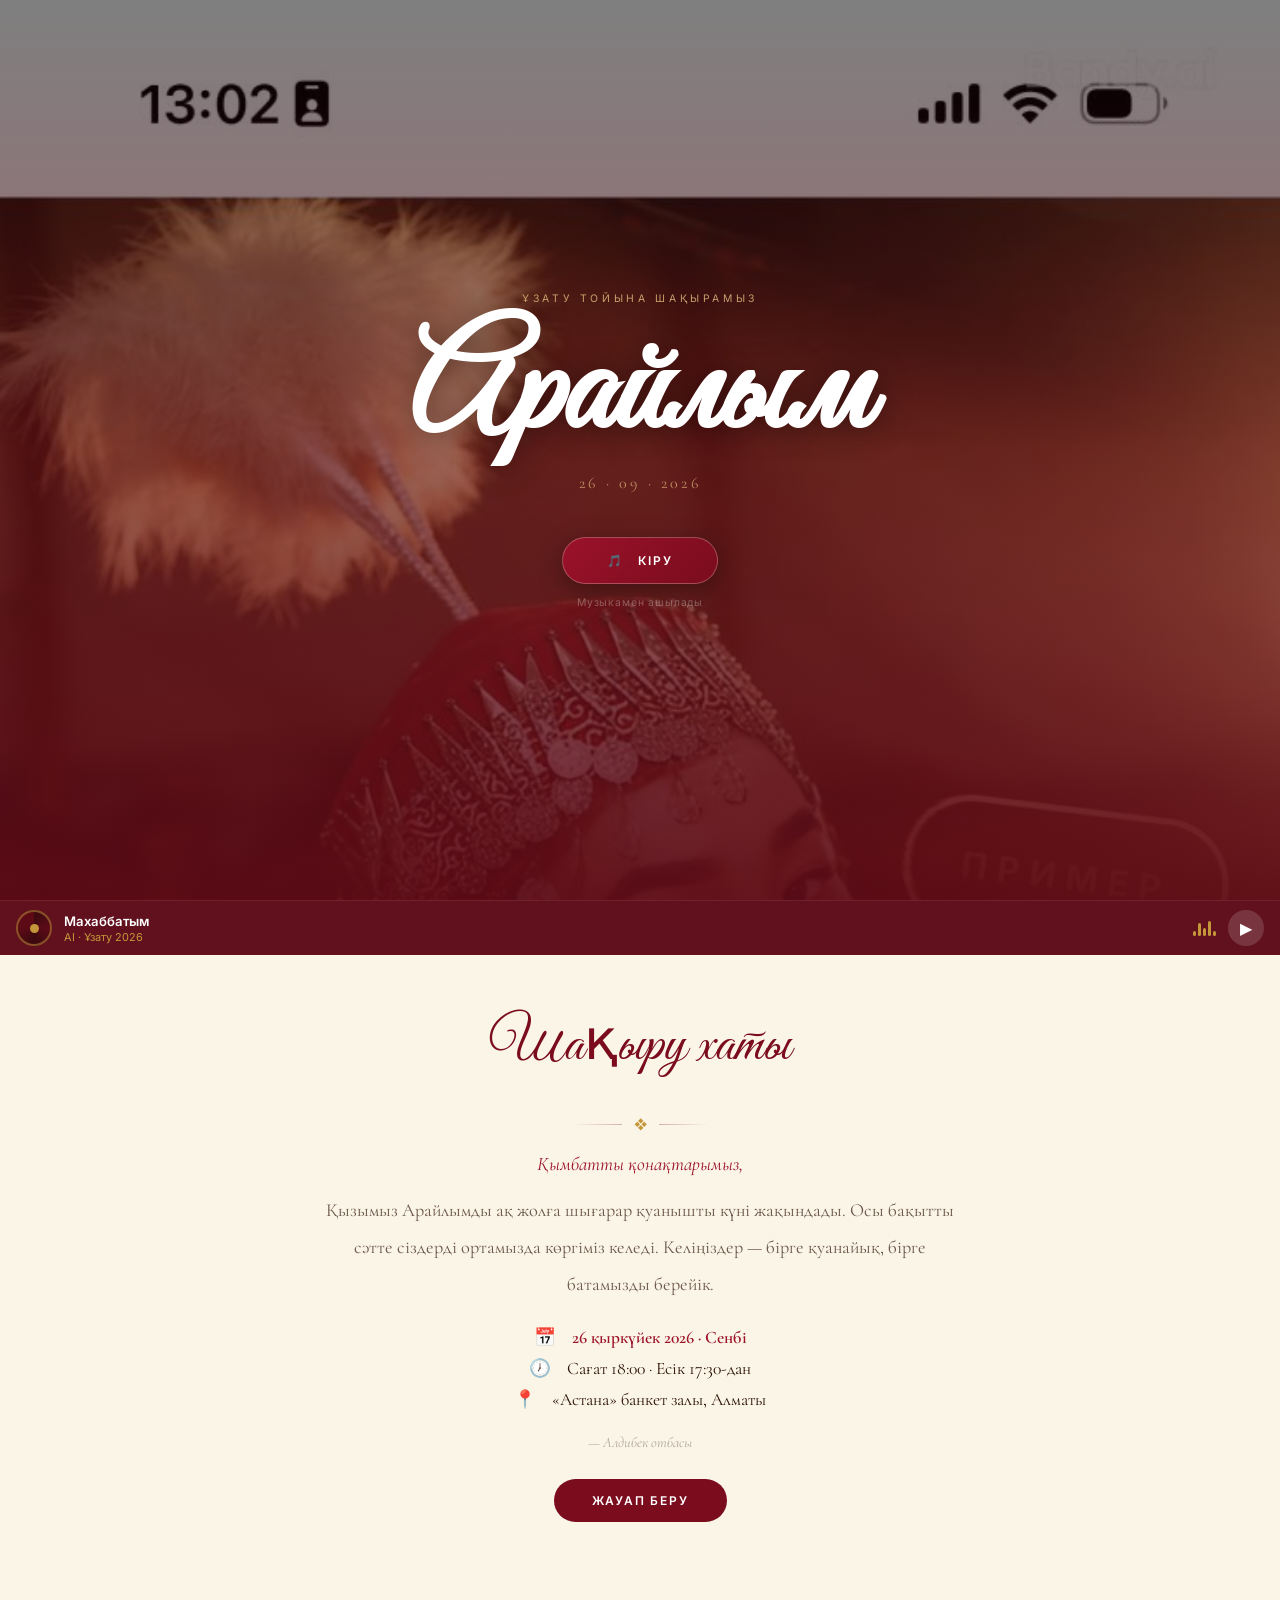
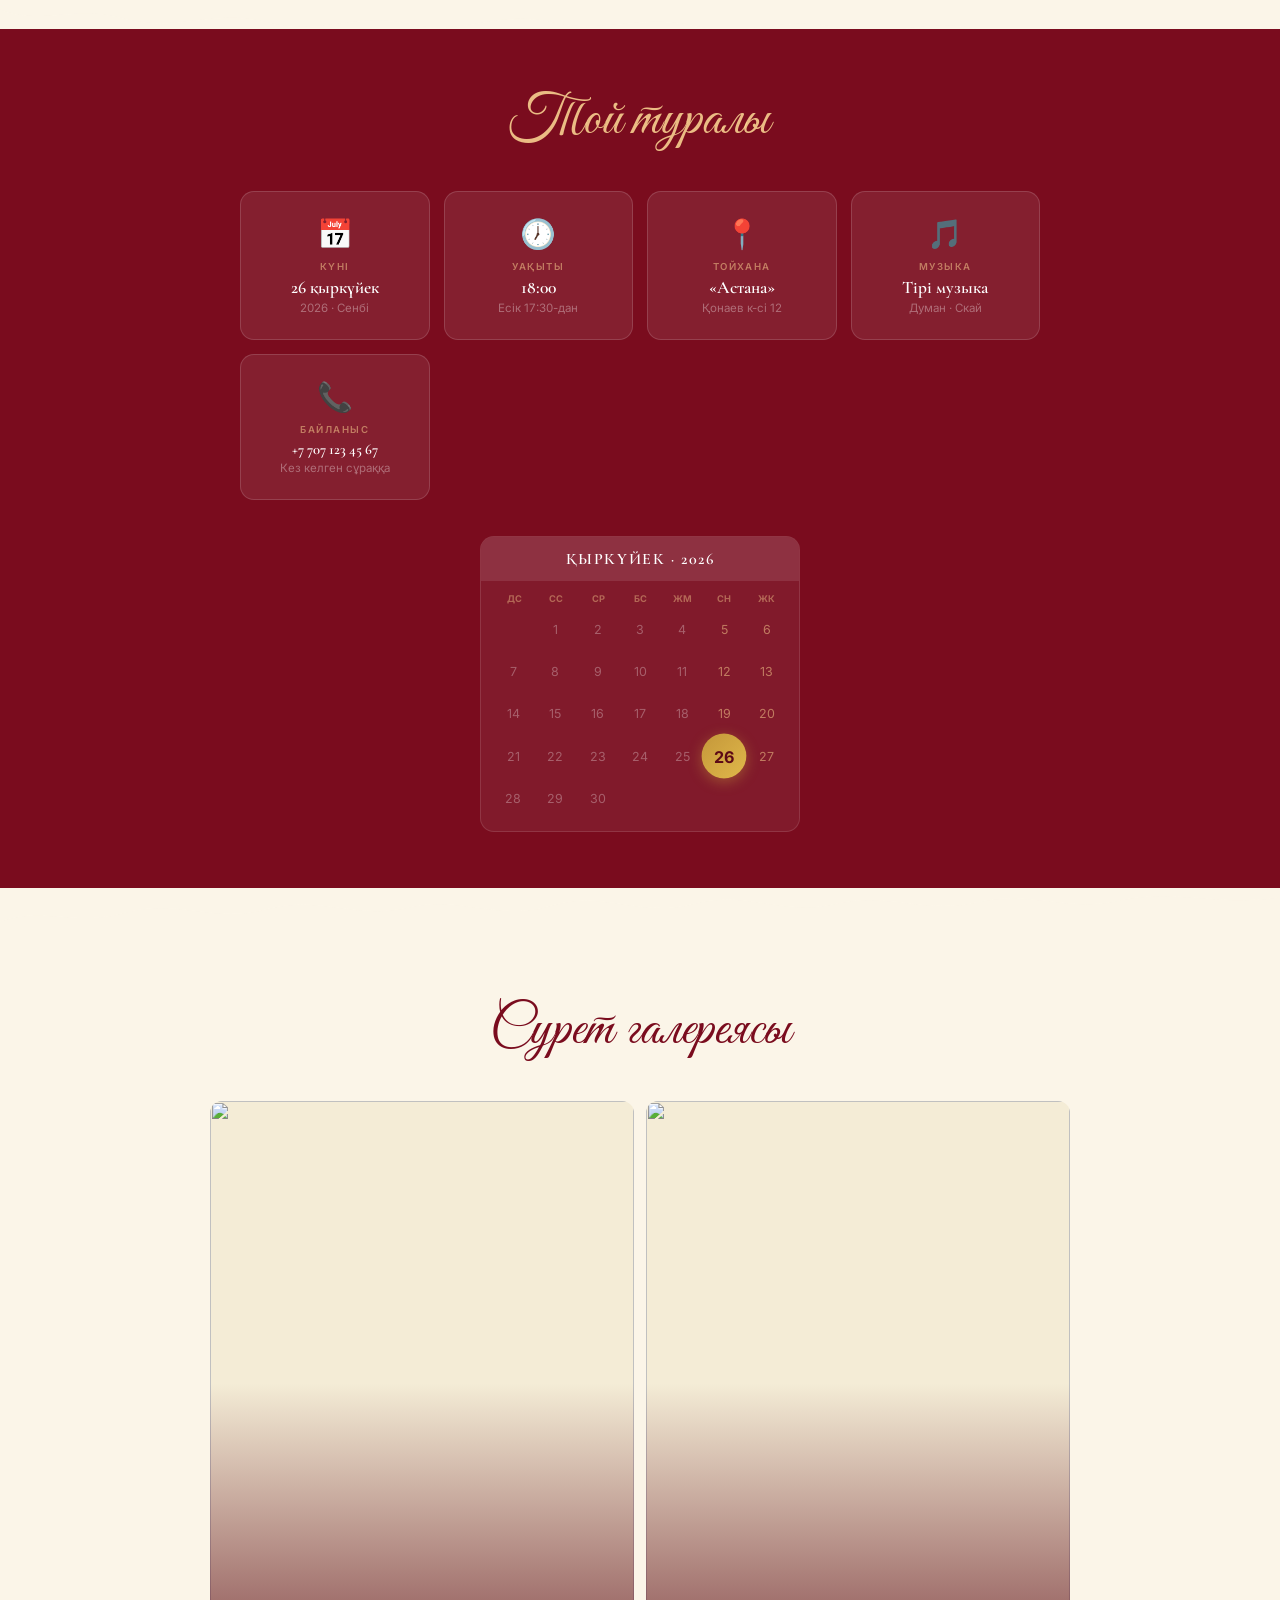
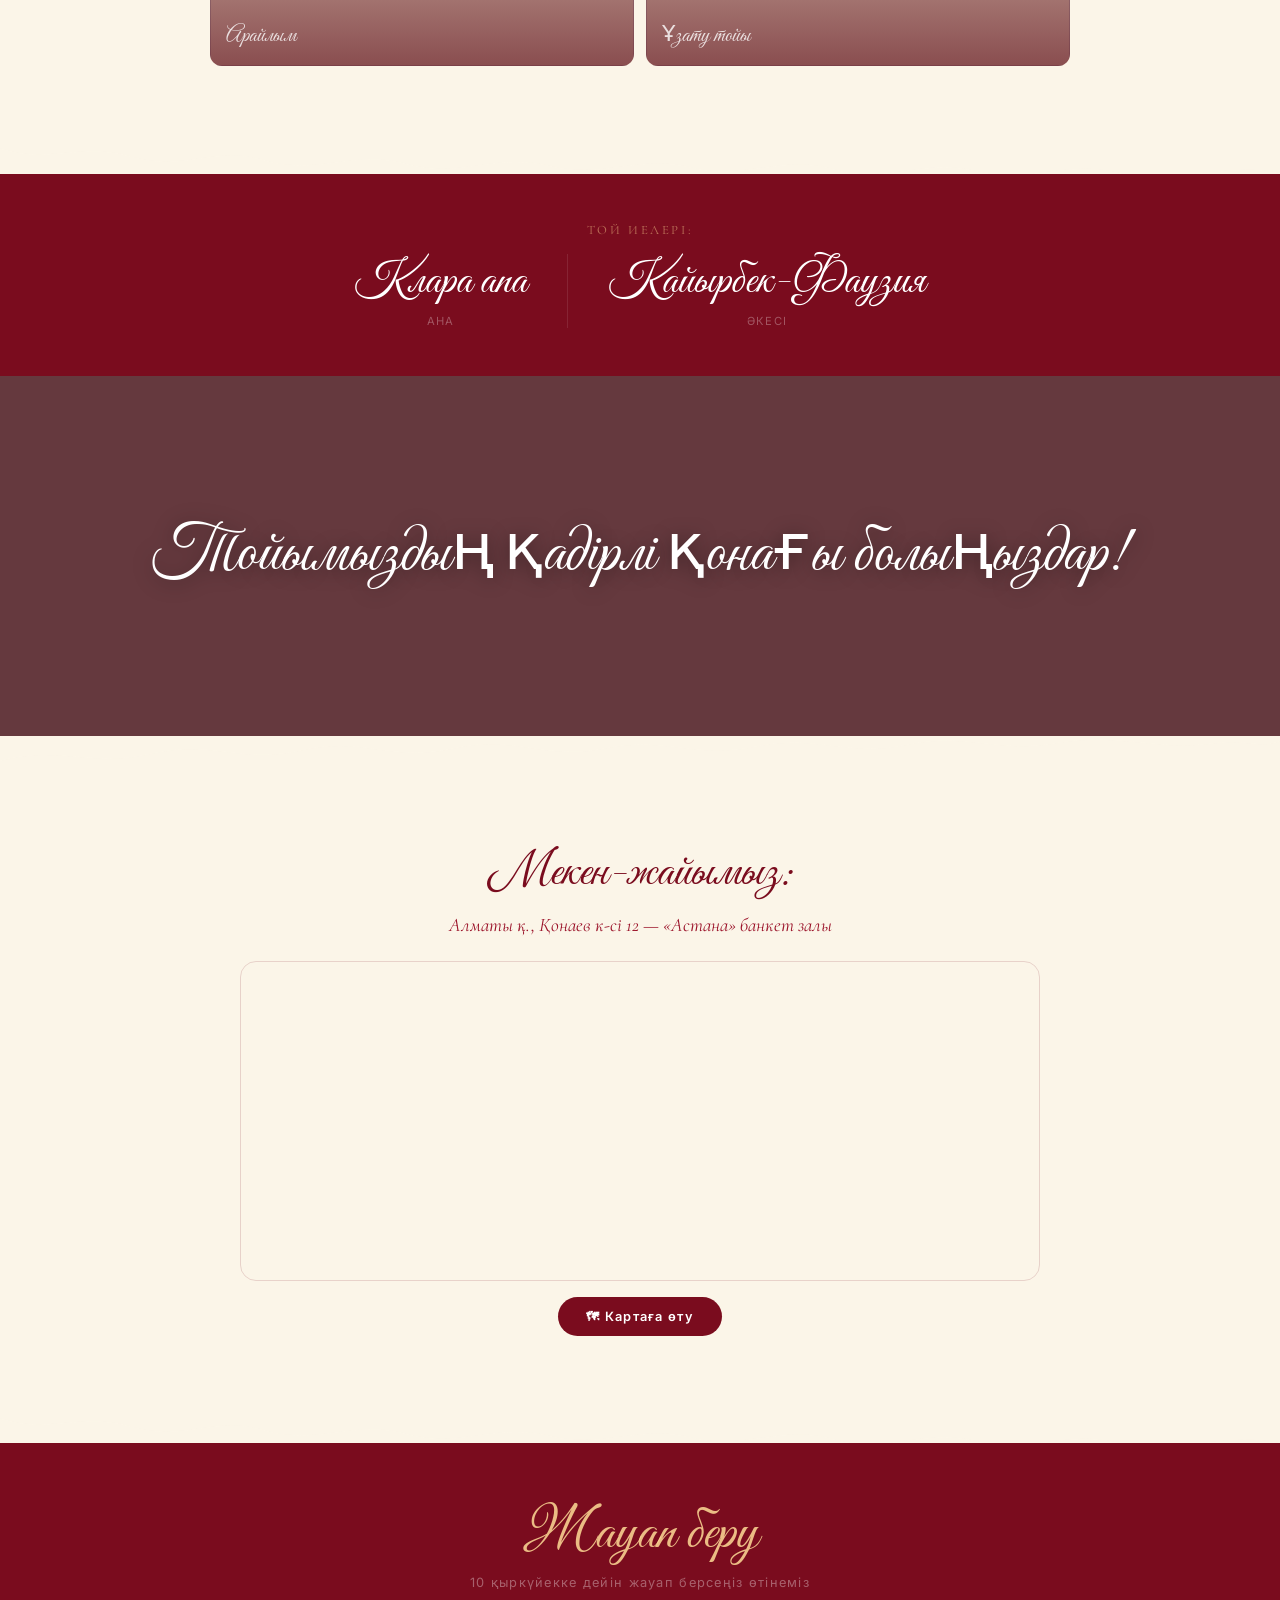
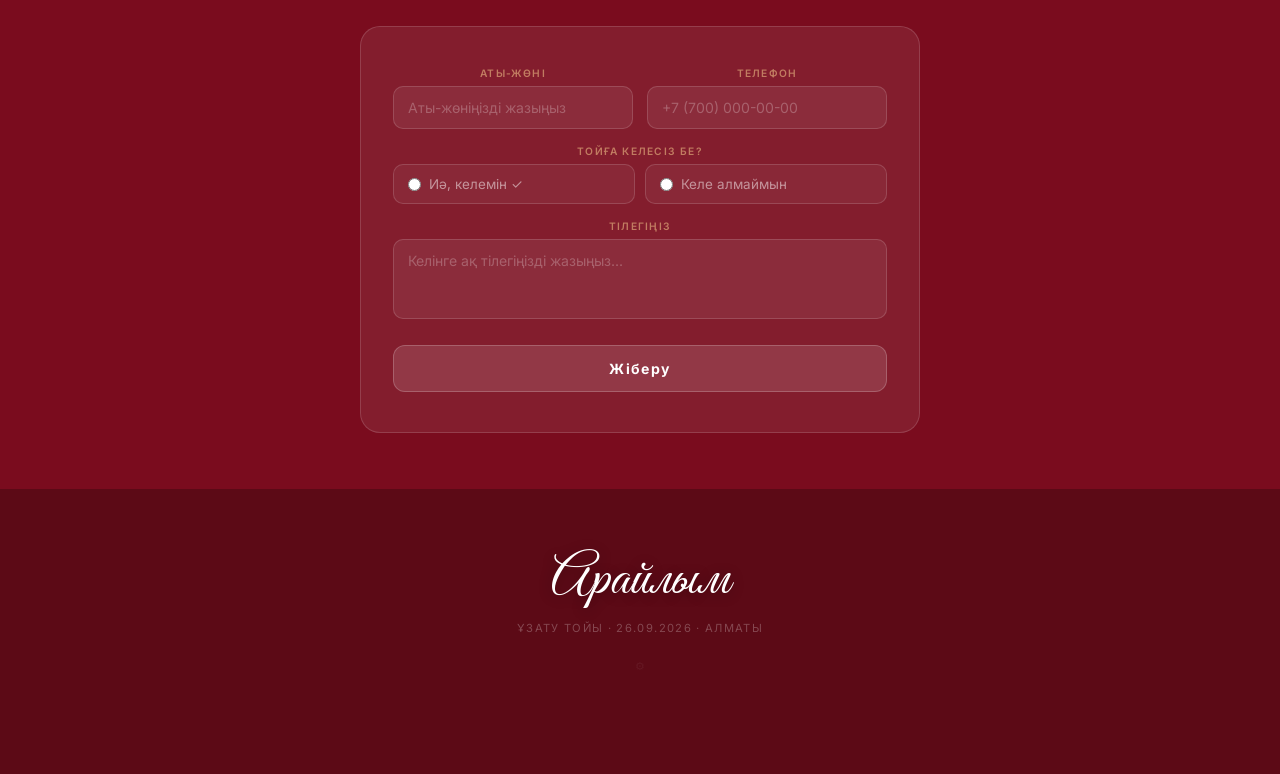
==== index.html @ 1b8efbe4 "Fix hero photo: use photo.jpg instead of wrong Unsplash" ====
<!DOCTYPE html>
<html lang="kz">
<head>
  <meta charset="UTF-8"/>
  <meta name="viewport" content="width=device-width, initial-scale=1.0"/>
  <title>Ұзату — Арайлым · 26.09.2026</title>
  <link href="https://fonts.googleapis.com/css2?family=Great+Vibes&family=Cormorant+Garamond:ital,wght@0,300;0,400;0,600;1,300;1,400;1,600&family=Inter:wght@300;400;500;600&display=swap" rel="stylesheet"/>
  <style>
    *,*::before,*::after{box-sizing:border-box;margin:0;padding:0}
    :root{
      --red:#7A0C1E; --red2:#9B1229; --red3:#5C0A16;
      --cream:#FBF5E8; --cream2:#F4ECD6;
      --gold:#C4973A; --gold2:#E0B84A;
      --text:#2D1508;
    }
    html{scroll-behavior:smooth}
    body{font-family:'Inter',sans-serif;background:var(--cream);color:var(--text);overflow-x:hidden}

    /* ══ SPLASH ══ */
    #splash{
      position:fixed;inset:0;z-index:9999;
      display:flex;flex-direction:column;align-items:center;justify-content:center;
      text-align:center;cursor:pointer;
      transition:opacity 1s ease;
      overflow:hidden;
    }
    #splash.hide{opacity:0;pointer-events:none}
    .splash-bg{
      position:absolute;inset:0;
      background:url('photo.jpg') center top/cover no-repeat;
    }
    .splash-bg::after{
      content:'';position:absolute;inset:0;
      background:linear-gradient(to top, rgba(92,10,22,.92) 0%, rgba(92,10,22,.6) 50%, rgba(0,0,0,.5) 100%);
    }
    .splash-content{position:relative;z-index:1;padding:40px 32px}
    .splash-eyebrow{font-size:.65rem;letter-spacing:.35em;text-transform:uppercase;color:rgba(255,220,150,.7);margin-bottom:18px}
    .splash-name{
      font-family:'Great Vibes',cursive;
      font-size:clamp(5rem,22vw,9rem);
      color:#fff;line-height:1;margin-bottom:6px;
      text-shadow:0 2px 30px rgba(0,0,0,.4);
    }
    .splash-date{font-family:'Cormorant Garamond',serif;font-size:1rem;color:rgba(255,220,150,.6);letter-spacing:.2em;margin-bottom:44px}
    .splash-btn{
      background:linear-gradient(135deg,var(--red2),var(--red));
      color:#fff;border:1px solid rgba(255,255,255,.25);
      font-family:'Inter',sans-serif;font-size:.75rem;font-weight:600;letter-spacing:.15em;text-transform:uppercase;
      padding:15px 44px;border-radius:50px;cursor:pointer;
      box-shadow:0 6px 24px rgba(0,0,0,.35);
      transition:transform .2s,box-shadow .2s;
    }
    .splash-btn:hover{transform:translateY(-2px);box-shadow:0 10px 32px rgba(0,0,0,.4)}
    .splash-note{font-size:.65rem;color:rgba(255,255,255,.3);margin-top:12px;letter-spacing:.08em}

    /* ══ MUSIC BAR ══ */
    #music-bar{
      position:fixed;bottom:0;left:0;right:0;z-index:1000;
      background:rgba(92,10,22,.97);
      border-top:1px solid rgba(255,255,255,.08);
      display:flex;align-items:center;gap:12px;padding:9px 16px;
      transform:translateY(100%);transition:transform .5s ease;
    }
    #music-bar.show{transform:translateY(0)}
    .mb-vinyl{
      width:36px;height:36px;border-radius:50%;flex-shrink:0;
      background:conic-gradient(#3a0a0f 0deg,#5c0a16 90deg,#3a0a0f 180deg,#5c0a16 270deg);
      border:2px solid rgba(196,151,58,.5);
      display:flex;align-items:center;justify-content:center;
      animation:spin 4s linear infinite paused;position:relative;
    }
    .mb-vinyl::after{content:'';position:absolute;width:9px;height:9px;border-radius:50%;background:var(--gold)}
    .mb-vinyl.spin{animation-play-state:running}
    @keyframes spin{to{transform:rotate(360deg)}}
    .mb-info{flex:1;min-width:0}
    .mb-title{color:#fff;font-size:.82rem;font-weight:600}
    .mb-artist{color:var(--gold);font-size:.68rem;margin-top:1px}
    .mb-bars{display:flex;align-items:flex-end;gap:2px;height:16px;flex-shrink:0}
    .mb-bars span{display:block;width:3px;border-radius:2px;background:var(--gold);animation:bar 1s ease-in-out infinite alternate paused}
    .mb-bars.go span{animation-play-state:running}
    .mb-bars span:nth-child(1){height:5px;animation-delay:0s}
    .mb-bars span:nth-child(2){height:13px;animation-delay:.15s}
    .mb-bars span:nth-child(3){height:8px;animation-delay:.3s}
    .mb-bars span:nth-child(4){height:15px;animation-delay:.1s}
    .mb-bars span:nth-child(5){height:5px;animation-delay:.25s}
    @keyframes bar{from{opacity:.3;transform:scaleY(.4)}to{opacity:1;transform:scaleY(1)}}
    .mb-play{
      width:36px;height:36px;border-radius:50%;border:none;cursor:pointer;
      background:rgba(255,255,255,.15);color:#fff;font-size:1rem;
      display:flex;align-items:center;justify-content:center;flex-shrink:0;
      transition:background .2s;
    }
    .mb-play:hover{background:rgba(255,255,255,.25)}

    /* YouTube — NOT hidden, just tiny and clipped. iOS needs it renderable */
    #yt-wrap{
      position:fixed;bottom:54px;right:0;
      width:2px;height:2px;overflow:hidden;
      pointer-events:none;z-index:999;
    }
    #yt-wrap iframe{width:200px;height:120px;border:0}

    /* ══ HERO ══ */
    .hero{position:relative;min-height:100vh;overflow:hidden;display:flex;align-items:flex-end}
    .hero-photo{
      position:absolute;inset:0;
      background:url('photo.jpg') center top/cover no-repeat;
    }
    .hero-overlay{
      position:absolute;inset:0;
      background:linear-gradient(to top, rgba(92,10,22,.9) 0%, rgba(92,10,22,.3) 50%, transparent 80%);
    }
    .hero-content{position:relative;z-index:1;width:100%;text-align:center;padding:0 24px 80px}
    .hero-eyebrow{font-size:.65rem;letter-spacing:.3em;text-transform:uppercase;color:rgba(255,220,150,.7);margin-bottom:10px}
    .hero-name{
      font-family:'Great Vibes',cursive;
      font-size:clamp(5rem,20vw,9rem);
      color:#fff;line-height:1;
      text-shadow:0 4px 30px rgba(0,0,0,.4);
    }
    .hero-date{font-family:'Cormorant Garamond',serif;font-size:1rem;color:rgba(255,220,150,.6);letter-spacing:.2em;margin-top:6px}
    .hero-scroll{margin-top:28px;display:flex;flex-direction:column;align-items:center;gap:5px}
    .sd{width:5px;height:5px;border-radius:50%;background:rgba(255,255,255,.4);animation:sd 1.5s infinite}
    .sd:nth-child(2){animation-delay:.2s}.sd:nth-child(3){animation-delay:.4s}
    @keyframes sd{0%,100%{opacity:.2}50%{opacity:.7}}

    /* ══ SECTIONS ══ */
    .sec-cream{background:var(--cream);padding:56px 24px}
    .sec-red{background:var(--red);padding:56px 24px}
    .sec-dark{background:var(--red3);padding:56px 24px}

    .sec-head{text-align:center;margin-bottom:36px}
    .sec-script{font-family:'Great Vibes',cursive;font-size:clamp(2.2rem,7vw,3.5rem);color:var(--red);display:block;margin-bottom:6px}
    .sec-sub{font-size:.8rem;color:rgba(45,21,8,.4);letter-spacing:.1em}
    .sec-red .sec-sub{color:rgba(255,255,255,.35)}

    /* ══ INVITATION ══ */
    .invite-wrap{max-width:640px;margin:0 auto;text-align:center}
    .inv-divider{display:flex;align-items:center;gap:12px;justify-content:center;margin:20px 0}
    .inv-dline{width:50px;height:1px;background:linear-gradient(to right,transparent,rgba(122,12,30,.3))}
    .inv-dline.r{background:linear-gradient(to left,transparent,rgba(122,12,30,.3))}
    .inv-divider span{color:var(--gold);font-size:.8rem}
    .inv-greeting{font-family:'Cormorant Garamond',serif;font-size:1.2rem;font-style:italic;color:var(--red2);margin-bottom:16px}
    .inv-body{font-family:'Cormorant Garamond',serif;font-size:1.15rem;color:rgba(45,21,8,.7);line-height:2;margin-bottom:20px}
    .inv-meta{display:flex;flex-direction:column;gap:10px;margin:24px 0}
    .inv-row{display:flex;align-items:center;justify-content:center;gap:8px;font-family:'Cormorant Garamond',serif;font-size:1.1rem;color:var(--text)}
    .inv-row strong{color:var(--red2);font-weight:600}
    .inv-family{font-family:'Cormorant Garamond',serif;font-style:italic;color:rgba(45,21,8,.35);font-size:.9rem;margin-top:16px}
    .inv-cta{display:inline-block;margin-top:28px;background:var(--red);color:#fff;text-decoration:none;font-size:.75rem;font-weight:600;letter-spacing:.15em;text-transform:uppercase;padding:14px 38px;border-radius:50px;transition:background .2s,transform .2s}
    .inv-cta:hover{background:var(--red2);transform:translateY(-2px)}

    /* ══ DETAILS ══ */
    .det-grid{max-width:800px;margin:0 auto;display:grid;grid-template-columns:repeat(auto-fit,minmax(160px,1fr));gap:14px}
    .det-card{background:rgba(255,255,255,.08);border:1px solid rgba(255,255,255,.15);border-radius:14px;padding:24px 14px;text-align:center}
    .det-icon{font-size:1.8rem;margin-bottom:10px}
    .det-lbl{font-size:.6rem;letter-spacing:.15em;text-transform:uppercase;color:rgba(255,220,150,.5);font-weight:600;margin-bottom:5px}
    .det-val{font-family:'Cormorant Garamond',serif;font-size:1.1rem;color:#fff;font-weight:600}
    .det-s{font-size:.72rem;color:rgba(255,255,255,.35);margin-top:3px}

    /* Calendar */
    .cal-wrap{max-width:320px;margin:36px auto 0}
    .cal-card{background:rgba(255,255,255,.06);border:1px solid rgba(255,255,255,.12);border-radius:14px;overflow:hidden}
    .cal-hdr{background:rgba(255,255,255,.1);color:#fff;padding:12px 16px;text-align:center;font-family:'Cormorant Garamond',serif;font-size:1rem;font-weight:600;letter-spacing:.1em}
    .cal-body{padding:12px}
    .cal-dh{display:grid;grid-template-columns:repeat(7,1fr);text-align:center;font-size:.58rem;font-weight:700;color:rgba(255,220,150,.4);text-transform:uppercase;margin-bottom:5px}
    .cal-days{display:grid;grid-template-columns:repeat(7,1fr);gap:2px;text-align:center}
    .cd{aspect-ratio:1;display:flex;align-items:center;justify-content:center;font-size:.78rem;color:rgba(255,255,255,.3);border-radius:50%}
    .cd.wk{color:rgba(255,220,150,.5)}
    .cd.hl{background:linear-gradient(135deg,var(--gold),var(--gold2));color:#5C0A16!important;font-weight:700;font-size:.9rem;box-shadow:0 3px 12px rgba(196,151,58,.45);transform:scale(1.12)}

    /* ══ PHOTO GRID ══ */
    .photo-grid{max-width:860px;margin:0 auto;display:grid;grid-template-columns:1fr 1fr;gap:12px}
    @media(max-width:560px){.photo-grid{grid-template-columns:1fr}}
    .photo-frame{border-radius:12px;overflow:hidden;aspect-ratio:3/4;position:relative;background:var(--cream2)}
    .photo-frame img{width:100%;height:100%;object-fit:cover}
    .photo-overlay{position:absolute;inset:0;background:linear-gradient(to top,rgba(92,10,22,.7),transparent 50%);display:flex;align-items:flex-end;padding:16px}
    .photo-cap{color:rgba(255,255,255,.8);font-family:'Great Vibes',cursive;font-size:1.4rem}

    /* ══ YURT SECTION ══ */
    .yurt-sec{
      position:relative;overflow:hidden;
      background:url('https://images.unsplash.com/photo-1578926375605-eaf7559b1458?w=900&q=80') center/cover no-repeat;
      min-height:360px;display:flex;align-items:center;justify-content:center;text-align:center;
    }
    .yurt-overlay{position:absolute;inset:0;background:rgba(60,5,15,.78)}
    .yurt-text{position:relative;z-index:1;padding:60px 24px}
    .yurt-script{font-family:'Great Vibes',cursive;font-size:clamp(2rem,8vw,4rem);color:#fff;line-height:1.4;text-shadow:0 2px 20px rgba(0,0,0,.4)}

    /* ══ ADDRESS ══ */
    .addr-text{text-align:center;margin-bottom:20px}
    .addr-script{font-family:'Great Vibes',cursive;font-size:clamp(1.8rem,6vw,3rem);color:var(--red);margin-bottom:10px}
    .addr-detail{font-family:'Cormorant Garamond',serif;font-size:1.2rem;color:var(--red2);font-style:italic}
    .map-frame{border:1px solid rgba(122,12,30,.15);border-radius:16px;overflow:hidden;height:320px;margin-top:24px}
    .map-frame iframe{width:100%;height:100%;border:0}
    .map-btn{display:inline-flex;align-items:center;gap:8px;margin-top:16px;background:var(--red);color:#fff;border-radius:50px;padding:12px 28px;font-size:.8rem;font-weight:600;letter-spacing:.1em;text-decoration:none;transition:background .2s,transform .2s}
    .map-btn:hover{background:var(--red2);transform:translateY(-2px)}

    /* ══ RSVP ══ */
    .rsvp-card{max-width:560px;margin:32px auto 0;background:rgba(255,255,255,.07);border:1px solid rgba(255,255,255,.15);border-radius:20px;padding:40px 32px}
    @media(max-width:560px){.rsvp-card{padding:26px 16px}}
    .fg{margin-bottom:16px}
    .fl{display:block;font-size:.64rem;font-weight:600;letter-spacing:.12em;text-transform:uppercase;color:rgba(255,220,150,.5);margin-bottom:7px}
    .fg input,.fg select,.fg textarea{width:100%;padding:12px 14px;border:1px solid rgba(255,255,255,.15);border-radius:10px;font-family:'Inter',sans-serif;font-size:.88rem;color:#fff;background:rgba(255,255,255,.07);outline:none;transition:border-color .2s}
    .fg input:focus,.fg select:focus,.fg textarea:focus{border-color:rgba(255,220,150,.5)}
    .fg input::placeholder,.fg textarea::placeholder{color:rgba(255,255,255,.25)}
    .fg select option{background:var(--red3);color:#fff}
    .fg textarea{resize:none;min-height:80px}
    .frow{display:grid;grid-template-columns:1fr 1fr;gap:14px}
    @media(max-width:480px){.frow{grid-template-columns:1fr}}
    .fg.err input,.fg.err select{border-color:#e74c3c}
    .ferr{display:none;font-size:.7rem;color:#e74c3c;margin-top:3px}
    .fg.err .ferr{display:block}
    .radio-row{display:flex;gap:10px;flex-wrap:wrap}
    .ropt{flex:1;min-width:130px;display:flex;align-items:center;gap:8px;border:1px solid rgba(255,255,255,.15);border-radius:10px;padding:11px 14px;cursor:pointer;transition:all .2s;font-size:.84rem;color:rgba(255,255,255,.5);background:rgba(255,255,255,.05)}
    .ropt input{accent-color:var(--gold);width:auto;padding:0;border:none;background:none}
    .ropt.sel{border-color:rgba(255,220,150,.5);background:rgba(255,220,150,.08);color:rgba(255,220,150,.9);font-weight:600}
    .sub-btn{width:100%;padding:14px;background:rgba(255,255,255,.12);color:#fff;border:1px solid rgba(255,255,255,.2);border-radius:12px;font-family:'Inter',sans-serif;font-size:.88rem;font-weight:700;letter-spacing:.1em;cursor:pointer;transition:background .2s,transform .2s;margin-top:6px}
    .sub-btn:hover{background:rgba(255,255,255,.2);transform:translateY(-2px)}
    .rsvp-ok{display:none;text-align:center;padding:36px 16px}
    .rsvp-ok .ok-icon{font-size:2.5rem;margin-bottom:14px}
    .rsvp-ok h3{font-family:'Great Vibes',cursive;font-size:2.5rem;color:rgba(255,220,150,.9);margin-bottom:8px}
    .rsvp-ok p{color:rgba(255,255,255,.45);font-size:.9rem}

    /* ══ FOOTER ══ */
    footer{background:var(--red3);text-align:center;padding:56px 24px 100px}
    .foot-name{font-family:'Great Vibes',cursive;font-size:3.5rem;color:#fff;text-shadow:0 2px 14px rgba(0,0,0,.3)}
    .foot-copy{color:rgba(255,255,255,.25);font-size:.7rem;margin-top:6px;letter-spacing:.12em;text-transform:uppercase}
    .foot-admin{display:inline-block;margin-top:24px;color:rgba(255,255,255,.06);font-size:.7rem;text-decoration:none}
    .foot-admin:hover{color:rgba(255,255,255,.2)}

    /* Reveal */
    .r{opacity:0;transform:translateY(24px);transition:opacity .7s ease,transform .7s ease}
    .r.v{opacity:1;transform:none}
  </style>
</head>
<body>

<!-- ══ SPLASH ══ -->
<div id="splash" onclick="enterSite()">
  <div class="splash-bg"></div>
  <div class="splash-content">
    <p class="splash-eyebrow">Ұзату тойына шақырамыз</p>
    <h1 class="splash-name">Арайлым</h1>
    <p class="splash-date">26 · 09 · 2026</p>
    <button class="splash-btn">🎵 &nbsp; Кіру</button>
    <p class="splash-note">Музыкамен ашылады</p>
  </div>
</div>

<!-- ══ HERO ══ -->
<section class="hero">
  <div class="hero-photo"></div>
  <div class="hero-overlay"></div>
  <div class="hero-content">
    <p class="hero-eyebrow">Сізді қуана шақырамыз</p>
    <h1 class="hero-name">Арайлым</h1>
    <p class="hero-date">26 · 09 · 2026</p>
    <div class="hero-scroll"><div class="sd"></div><div class="sd"></div><div class="sd"></div></div>
  </div>
</section>

<!-- Torn edge → cream -->
<svg style="display:block;margin-bottom:-2px" viewBox="0 0 1440 60" preserveAspectRatio="none" xmlns="http://www.w3.org/2000/svg">
  <path d="M0,60 L0,22 C60,8 90,30 140,18 C190,6 220,28 280,14 C340,0 370,24 430,12 C490,0 520,30 580,16 C640,2 670,26 730,14 C790,2 820,28 880,16 C940,4 970,24 1030,10 C1090,-4 1120,22 1180,12 C1240,2 1280,26 1330,14 C1380,2 1410,20 1440,8 L1440,60 Z" fill="#FBF5E8"/>
</svg>

<!-- ══ INVITATION ══ -->
<section class="sec-cream">
  <div class="invite-wrap">
    <div class="sec-head r"><span class="sec-script">Шақыру хаты</span></div>
    <div class="r">
      <div class="inv-divider"><div class="inv-dline"></div><span>❖</span><div class="inv-dline r"></div></div>
      <p class="inv-greeting">Қымбатты қонақтарымыз,</p>
      <p class="inv-body">Қызымыз Арайлымды ақ жолға шығарар қуанышты күні жақындады. Осы бақытты сәтте сіздерді ортамызда көргіміз келеді. Келіңіздер — бірге қуанайық, бірге батамызды берейік.</p>
      <div class="inv-meta">
        <div class="inv-row">📅 &nbsp;<strong>26 қыркүйек 2026 · Сенбі</strong></div>
        <div class="inv-row">🕖 &nbsp;<span>Сағат 18:00 · Есік 17:30-дан</span></div>
        <div class="inv-row">📍 &nbsp;<span>«Астана» банкет залы, Алматы</span></div>
      </div>
      <p class="inv-family">— Алдибек отбасы</p>
      <a href="#rsvp" class="inv-cta">Жауап беру</a>
    </div>
  </div>
</section>

<!-- Torn edge cream → red -->
<svg style="display:block;margin-top:-2px" viewBox="0 0 1440 60" preserveAspectRatio="none" xmlns="http://www.w3.org/2000/svg">
  <path d="M0,0 L0,38 C50,56 80,32 140,48 C200,64 240,36 300,52 C360,68 400,40 460,54 C520,68 560,38 620,52 C680,66 720,42 780,56 C840,70 880,44 940,58 C1000,72 1040,46 1100,60 C1160,74 1200,48 1260,62 C1320,76 1380,50 1440,60 L1440,0 Z" fill="#FBF5E8"/>
</svg>

<!-- ══ DETAILS ══ -->
<section class="sec-red">
  <div class="sec-head r"><span class="sec-script" style="color:rgba(255,220,150,.85)">Той туралы</span></div>
  <div class="det-grid r">
    <div class="det-card"><div class="det-icon">📅</div><div class="det-lbl">Күні</div><div class="det-val">26 қыркүйек</div><div class="det-s">2026 · Сенбі</div></div>
    <div class="det-card"><div class="det-icon">🕖</div><div class="det-lbl">Уақыты</div><div class="det-val">18:00</div><div class="det-s">Есік 17:30-дан</div></div>
    <div class="det-card"><div class="det-icon">📍</div><div class="det-lbl">Тойхана</div><div class="det-val">«Астана»</div><div class="det-s">Қонаев к-сі 12</div></div>
    <div class="det-card"><div class="det-icon">🎵</div><div class="det-lbl">Музыка</div><div class="det-val">Тірі музыка</div><div class="det-s">Думан · Скай</div></div>
    <div class="det-card"><div class="det-icon">📞</div><div class="det-lbl">Байланыс</div><div class="det-val" style="font-size:.92rem">+7 707 123 45 67</div><div class="det-s">Кез келген сұраққа</div></div>
  </div>
  <div class="cal-wrap r">
    <div class="cal-card">
      <div class="cal-hdr">ҚЫРКҮЙЕК · 2026</div>
      <div class="cal-body">
        <div class="cal-dh"><span>Дс</span><span>Сс</span><span>Ср</span><span>Бс</span><span>Жм</span><span>Сн</span><span>Жк</span></div>
        <div class="cal-days" id="cal"></div>
      </div>
    </div>
  </div>
</section>

<!-- Torn red → cream -->
<svg style="display:block;margin-bottom:-2px" viewBox="0 0 1440 60" preserveAspectRatio="none" xmlns="http://www.w3.org/2000/svg">
  <path d="M0,60 L0,38 C50,20 80,44 140,28 C200,12 240,40 300,24 C360,8 400,36 460,22 C520,8 560,38 620,20 C680,2 720,34 780,18 C840,2 880,32 940,18 C1000,4 1040,30 1100,16 C1160,2 1200,28 1260,14 C1320,0 1380,22 1440,10 L1440,60 Z" fill="#FBF5E8"/>
</svg>

<!-- ══ PHOTOS ══ -->
<section class="sec-cream">
  <div class="sec-head r"><span class="sec-script">Сурет галереясы</span></div>
  <div class="photo-grid r">
    <div class="photo-frame">
      <img src="https://images.unsplash.com/photo-1583795128727-6ec3642408f8?w=600&q=80" alt="" loading="lazy"/>
      <div class="photo-overlay"><span class="photo-cap">Арайлым</span></div>
    </div>
    <div class="photo-frame">
      <img src="https://images.unsplash.com/photo-1540575467063-178a50c2df87?w=600&q=80" alt="" loading="lazy"/>
      <div class="photo-overlay"><span class="photo-cap">Ұзату тойы</span></div>
    </div>
  </div>
</section>

<!-- Torn → red -->
<svg style="display:block;margin-top:-2px" viewBox="0 0 1440 60" preserveAspectRatio="none" xmlns="http://www.w3.org/2000/svg">
  <path d="M0,0 L0,32 C60,50 90,24 150,42 C210,58 240,28 300,46 C360,62 400,32 460,50 C520,66 560,36 620,52 C680,66 720,38 780,54 C840,68 880,38 940,56 C1000,72 1040,42 1100,58 C1160,72 1200,44 1260,60 C1320,74 1380,46 1440,60 L1440,0 Z" fill="#FBF5E8"/>
</svg>

<!-- ══ ТОЙ ИЕЛЕРІ ══ -->
<section class="sec-red" style="text-align:center;padding:48px 24px">
  <p style="font-family:'Cormorant Garamond',serif;font-size:.8rem;letter-spacing:.2em;text-transform:uppercase;color:rgba(255,220,150,.5);margin-bottom:16px">Той иелері:</p>
  <div style="display:flex;justify-content:center;gap:40px;flex-wrap:wrap">
    <div>
      <p style="font-family:'Great Vibes',cursive;font-size:clamp(1.8rem,6vw,2.8rem);color:#fff">Клара апа</p>
      <p style="font-size:.7rem;color:rgba(255,255,255,.3);letter-spacing:.1em;margin-top:4px">АНА</p>
    </div>
    <div style="border-left:1px solid rgba(255,255,255,.1);padding-left:40px">
      <p style="font-family:'Great Vibes',cursive;font-size:clamp(1.8rem,6vw,2.8rem);color:#fff">Кайырбек-Фаузия</p>
      <p style="font-size:.7rem;color:rgba(255,255,255,.3);letter-spacing:.1em;margin-top:4px">ӘКЕСІ</p>
    </div>
  </div>
</section>

<!-- ══ YURT ══ -->
<div class="yurt-sec">
  <div class="yurt-overlay"></div>
  <div class="yurt-text r">
    <p class="yurt-script">Тойымыздың қадірлі қонағы болыңыздар!</p>
  </div>
</div>

<!-- Torn → cream -->
<svg style="display:block;margin-bottom:-2px" viewBox="0 0 1440 60" preserveAspectRatio="none" xmlns="http://www.w3.org/2000/svg">
  <path d="M0,60 L0,28 C70,10 100,36 170,20 C240,4 270,32 340,16 C410,0 440,30 510,14 C580,-2 610,28 680,14 C750,0 780,26 850,12 C920,-2 950,24 1020,10 C1090,-4 1120,20 1190,8 C1260,-4 1300,18 1370,8 C1400,4 1420,14 1440,6 L1440,60 Z" fill="#FBF5E8"/>
</svg>

<!-- ══ MAP ══ -->
<section class="sec-cream" id="venue" style="text-align:center">
  <div style="max-width:800px;margin:0 auto">
    <div class="addr-text r">
      <p class="addr-script">Мекен-жайымыз:</p>
      <p class="addr-detail">Алматы қ., Қонаев к-сі 12 — «Астана» банкет залы</p>
    </div>
    <div class="map-frame r"><iframe src="https://widgets.2gis.com/widget?type=firmsonmap&options=%7B%22pos%22%3A%7B%22lon%22%3A76.9286%2C%22lat%22%3A43.2565%2C%22zoom%22%3A16%7D%2C%22opt%22%3A%7B%22city%22%3A%22almaty%22%7D%7D" allowfullscreen loading="lazy"></iframe></div>
    <a class="map-btn r" href="https://2gis.kz/almaty?m=76.9286%2C43.2565%2F16" target="_blank">🗺 Картаға өту</a>
  </div>
</section>

<!-- Torn → red -->
<svg style="display:block;margin-top:-2px" viewBox="0 0 1440 60" preserveAspectRatio="none" xmlns="http://www.w3.org/2000/svg">
  <path d="M0,0 L0,32 C60,50 90,24 150,42 C210,58 240,28 300,46 C360,62 400,32 460,50 C520,66 560,36 620,52 C680,66 720,38 780,54 C840,68 880,38 940,56 C1000,72 1040,42 1100,58 C1160,72 1200,44 1260,60 C1320,74 1380,46 1440,60 L1440,0 Z" fill="#FBF5E8"/>
</svg>

<!-- ══ RSVP ══ -->
<section class="sec-red" id="rsvp" style="text-align:center">
  <div class="sec-head r">
    <span class="sec-script" style="color:rgba(255,220,150,.85)">Жауап беру</span>
    <p class="sec-sub">10 қыркүйекке дейін жауап берсеңіз өтінеміз</p>
  </div>
  <div class="rsvp-card r">
    <div class="rsvp-ok" id="rsvp-success">
      <div class="ok-icon">🌹</div>
      <h3 id="success-title"></h3>
      <p id="success-msg"></p>
    </div>
    <div id="rsvp-card">
      <form id="rsvp-form" novalidate onsubmit="submitRSVP(event)">
        <div class="frow">
          <div class="fg" id="fg-name"><label class="fl">Аты-жөні</label><input type="text" id="f-name" placeholder="Аты-жөніңізді жазыңыз"/><span class="ferr">Аты-жөніңізді жазыңыз</span></div>
          <div class="fg" id="fg-phone"><label class="fl">Телефон</label><input type="tel" id="f-phone" placeholder="+7 (700) 000-00-00"/><span class="ferr">Дұрыс нөмір енгізіңіз</span></div>
        </div>
        <div class="fg" id="fg-attend">
          <label class="fl">Тойға келесіз бе?</label>
          <div class="radio-row">
            <label class="ropt" id="opt-yes"><input type="radio" name="attend" value="yes"/> Иә, келемін ✓</label>
            <label class="ropt" id="opt-no"><input type="radio" name="attend" value="no"/> Келе алмаймын</label>
          </div>
          <span class="ferr">Жауап таңдаңыз</span>
        </div>
        <div class="fg" id="fg-guests" style="display:none">
          <label class="fl">Өзіңізбен бірге нешеу</label>
          <select id="f-guests"><option>1</option><option>2</option><option>3</option><option>4</option><option>5</option><option>6</option><option>7</option><option>8</option><option>9</option><option>10</option></select>
        </div>
        <div class="fg"><label class="fl">Тілегіңіз</label><textarea id="f-note" placeholder="Келінге ақ тілегіңізді жазыңыз..."></textarea></div>
        <button type="submit" class="sub-btn">Жіберу</button>
      </form>
    </div>
  </div>
</section>

<!-- ══ FOOTER ══ -->
<footer>
  <p class="foot-name">Арайлым</p>
  <p class="foot-copy">ҰЗАТУ ТОЙЫ · 26.09.2026 · АЛМАТЫ</p>
  <a href="admin.html" class="foot-admin">⚙</a>
</footer>

<!-- ══ MUSIC BAR ══ -->
<div id="music-bar">
  <div class="mb-vinyl" id="mb-vinyl"></div>
  <div class="mb-info"><div class="mb-title">Махаббатым</div><div class="mb-artist">AI · Ұзату 2026</div></div>
  <div class="mb-bars" id="mb-bars"><span></span><span></span><span></span><span></span><span></span></div>
  <button class="mb-play" id="mb-play" onclick="togglePlay()">▶</button>
</div>

<!-- YouTube iframe: small but NOT hidden (opacity/display:none kills audio on iOS) -->
<div id="yt-wrap"><div id="yt-hidden"></div></div>

<script>
var ytPlayer,ytReady=false,ytPlaying=false;
var mbVinyl=document.getElementById('mb-vinyl');
var mbBars=document.getElementById('mb-bars');
var mbPlay=document.getElementById('mb-play');
var musicBar=document.getElementById('music-bar');

window.onYouTubeIframeAPIReady=function(){
  ytReady=true;
  ytPlayer=new YT.Player('yt-hidden',{
    width:'200',height:'120',
    videoId:'Zq5Ft8CiiJQ',
    playerVars:{autoplay:0,loop:1,playlist:'Zq5Ft8CiiJQ',controls:0,playsinline:1,fs:0,rel:0},
    events:{
      onReady:function(e){e.target.setVolume(60);if(ytPlaying)e.target.playVideo()},
      onStateChange:function(e){
        if(e.data===1){mbPlay.textContent='⏸';mbVinyl.classList.add('spin');mbBars.classList.add('go');musicBar.classList.add('show');ytPlaying=true}
        else if(e.data===2||e.data===0){mbPlay.textContent='▶';mbVinyl.classList.remove('spin');mbBars.classList.remove('go');ytPlaying=false}
      }
    }
  });
};
(function(){var s=document.createElement('script');s.src='https://www.youtube.com/iframe_api';document.head.appendChild(s)})();

function enterSite(){
  document.getElementById('splash').classList.add('hide');
  setTimeout(function(){document.getElementById('splash').style.display='none'},1000);
  ytPlaying=true;
  musicBar.classList.add('show');
  if(ytReady&&ytPlayer)ytPlayer.playVideo();
}
function togglePlay(){
  if(!ytPlayer)return;
  if(ytPlaying)ytPlayer.pauseVideo();
  else{ytPlaying=true;ytPlayer.playVideo()}
}

// Calendar — September 2026 starts Tuesday (offset 1)
(function(){
  var el=document.getElementById('cal'),h='';
  for(var i=0;i<1;i++)h+='<div class="cd"></div>';
  for(var d=1;d<=30;d++){
    var col=(1+d-1)%7,wk=col===5||col===6;
    h+='<div class="cd'+(wk?' wk':'')+(d===26?' hl':'')+'">'+d+'</div>';
  }
  el.innerHTML=h;
})();

// Scroll reveal
document.querySelectorAll('.r').forEach(function(el){
  new IntersectionObserver(function(e){e.forEach(function(x){if(x.isIntersecting)x.target.classList.add('v')})},{threshold:.1}).observe(el);
});

// RSVP radio
document.querySelectorAll('input[name="attend"]').forEach(function(r){
  r.addEventListener('change',function(){
    document.querySelectorAll('.ropt').forEach(function(o){o.classList.remove('sel')});
    r.closest('.ropt').classList.add('sel');
    document.getElementById('fg-guests').style.display=r.value==='yes'?'':'none';
  });
});

function submitRSVP(e){
  e.preventDefault();
  var ok=true;
  var name=document.getElementById('f-name');
  var phone=document.getElementById('f-phone');
  var attend=document.querySelector('input[name="attend"]:checked');
  document.querySelectorAll('.fg').forEach(function(g){g.classList.remove('err')});
  if(!name.value.trim()){document.getElementById('fg-name').classList.add('err');ok=false}
  if(phone.value.replace(/\D/g,'').length<11){document.getElementById('fg-phone').classList.add('err');ok=false}
  if(!attend){document.getElementById('fg-attend').classList.add('err');ok=false}
  if(!ok)return;
  var list=JSON.parse(localStorage.getItem('uzatu_rsvp')||'[]');
  list.push({id:Date.now(),name:name.value.trim(),phone:phone.value.trim(),attend:attend.value,guests:attend.value==='yes'?parseInt(document.getElementById('f-guests').value):0,note:document.getElementById('f-note').value.trim(),date:new Date().toLocaleDateString('ru')});
  localStorage.setItem('uzatu_rsvp',JSON.stringify(list));
  document.getElementById('rsvp-card').style.display='none';
  document.getElementById('rsvp-success').style.display='block';
  document.getElementById('success-title').textContent='Рахмет, '+name.value.trim()+'!';
  document.getElementById('success-msg').textContent=attend.value==='yes'?'Сізді күтеміз! 26 қыркүйекте кездесеміз 🎉':'Хабарлағаныңыз үшін рахмет. Сізді сағынамыз!';
}

document.getElementById('f-phone').addEventListener('input',function(){
  var v=this.value.replace(/\D/g,'');
  if(v.startsWith('8'))v='7'+v.slice(1);
  if(v.startsWith('7')){var p=v.slice(1),r='+7';if(p.length>0)r+=' ('+p.slice(0,3);if(p.length>=3)r+=') '+p.slice(3,6);if(p.length>=6)r+='-'+p.slice(6,8);if(p.length>=8)r+='-'+p.slice(8,10);this.value=r}
});
</script>
</body>
</html>
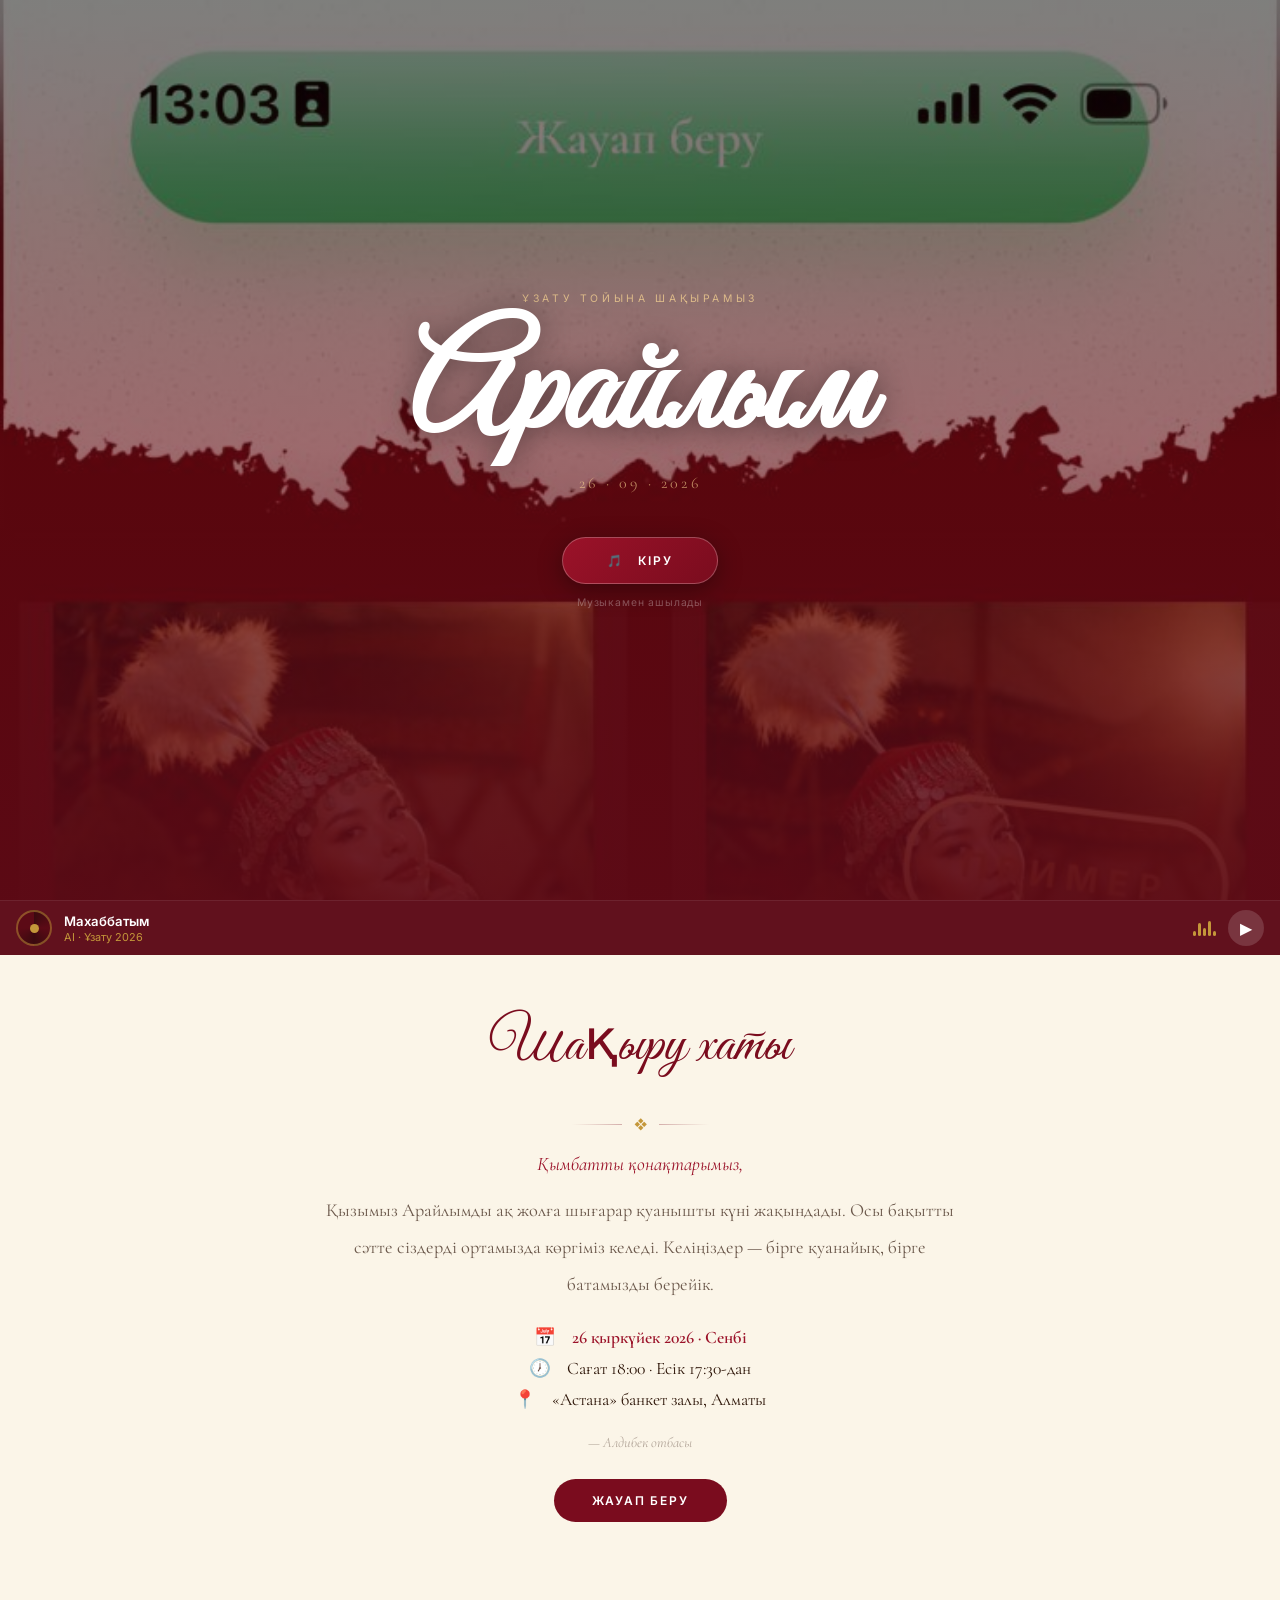
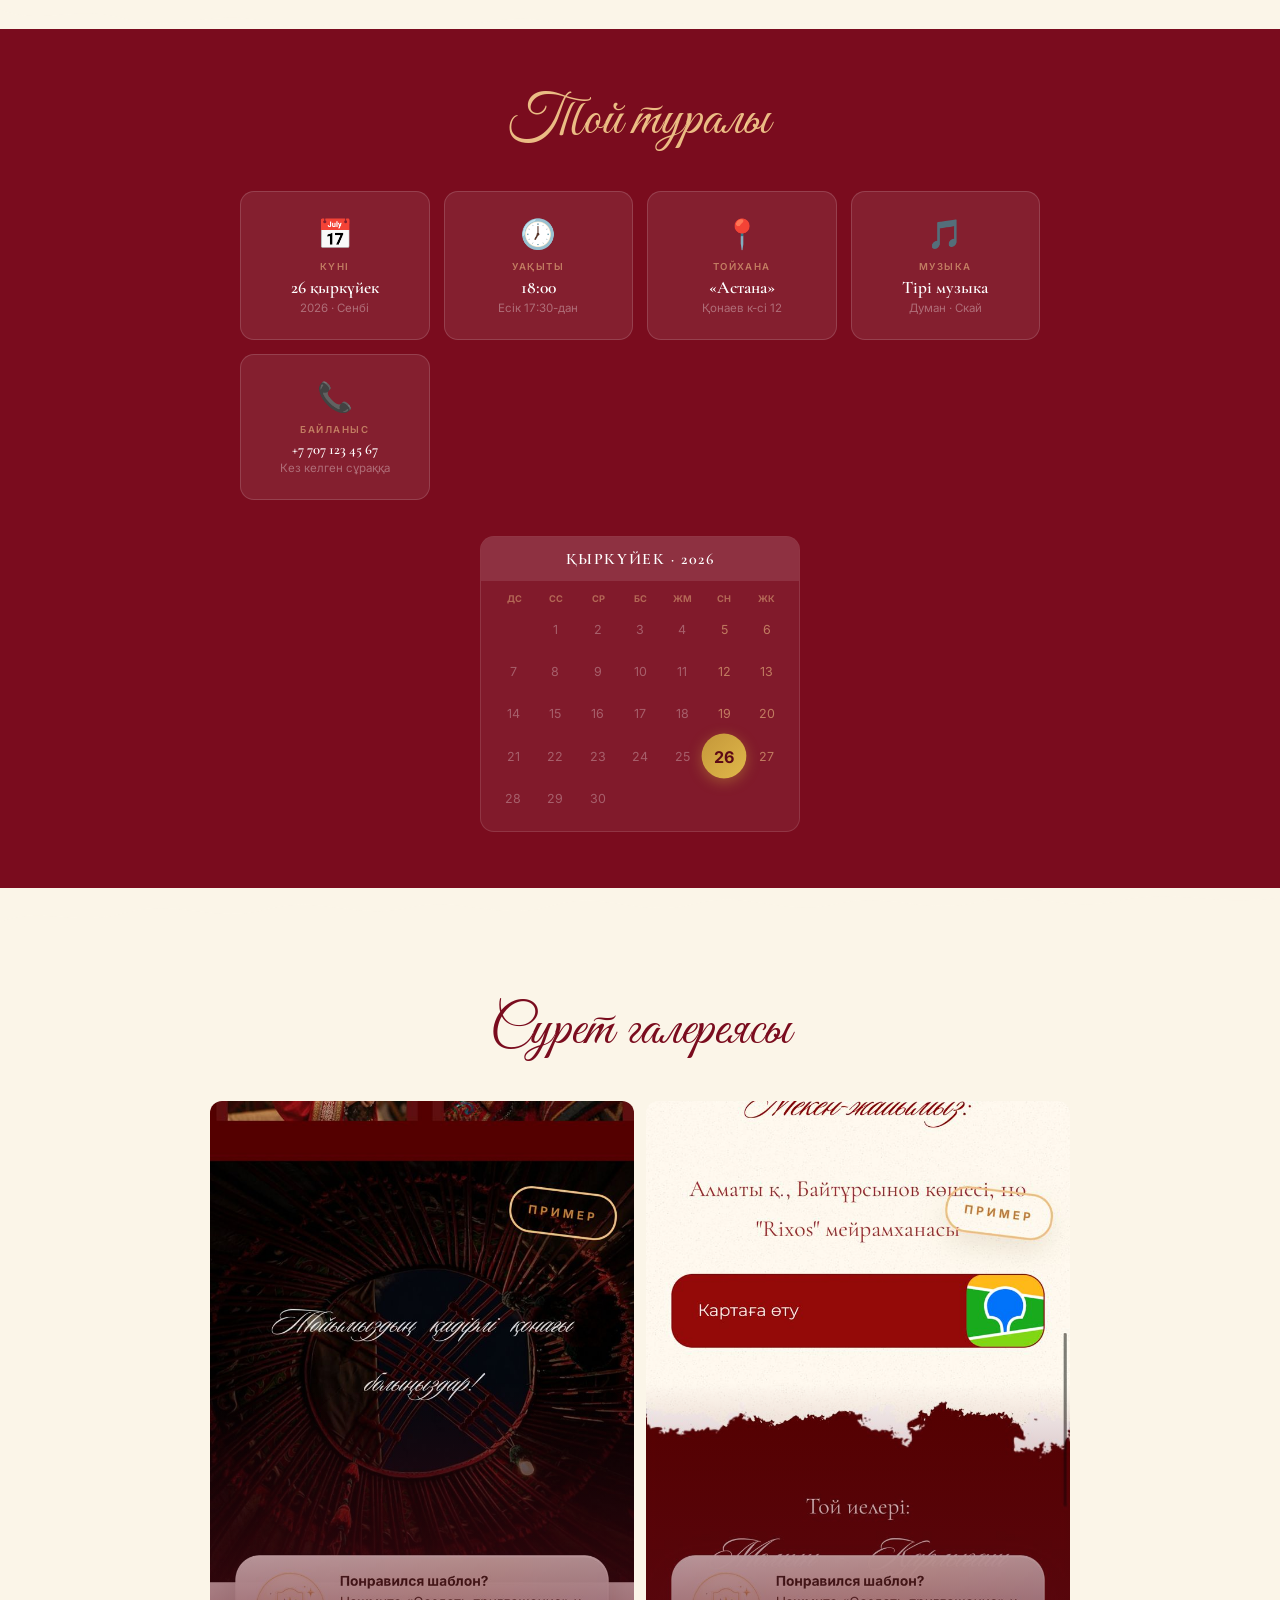
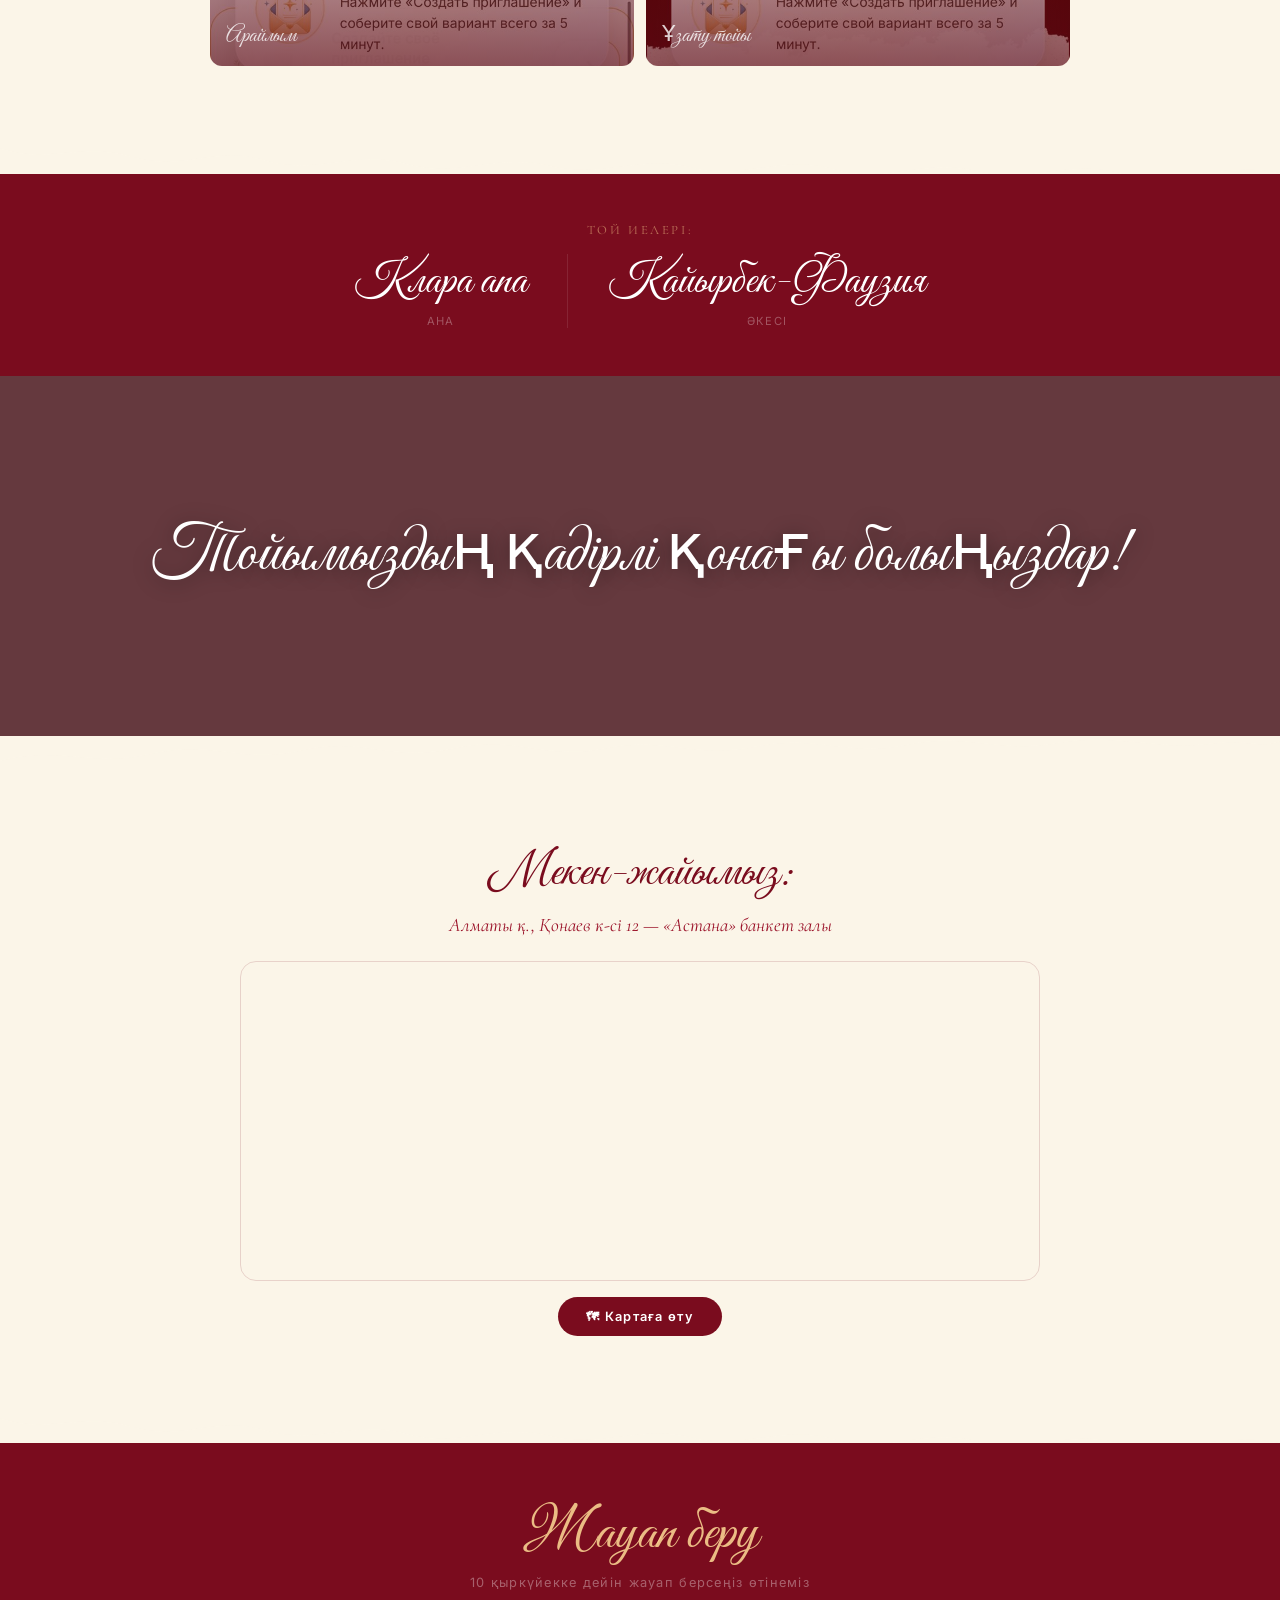
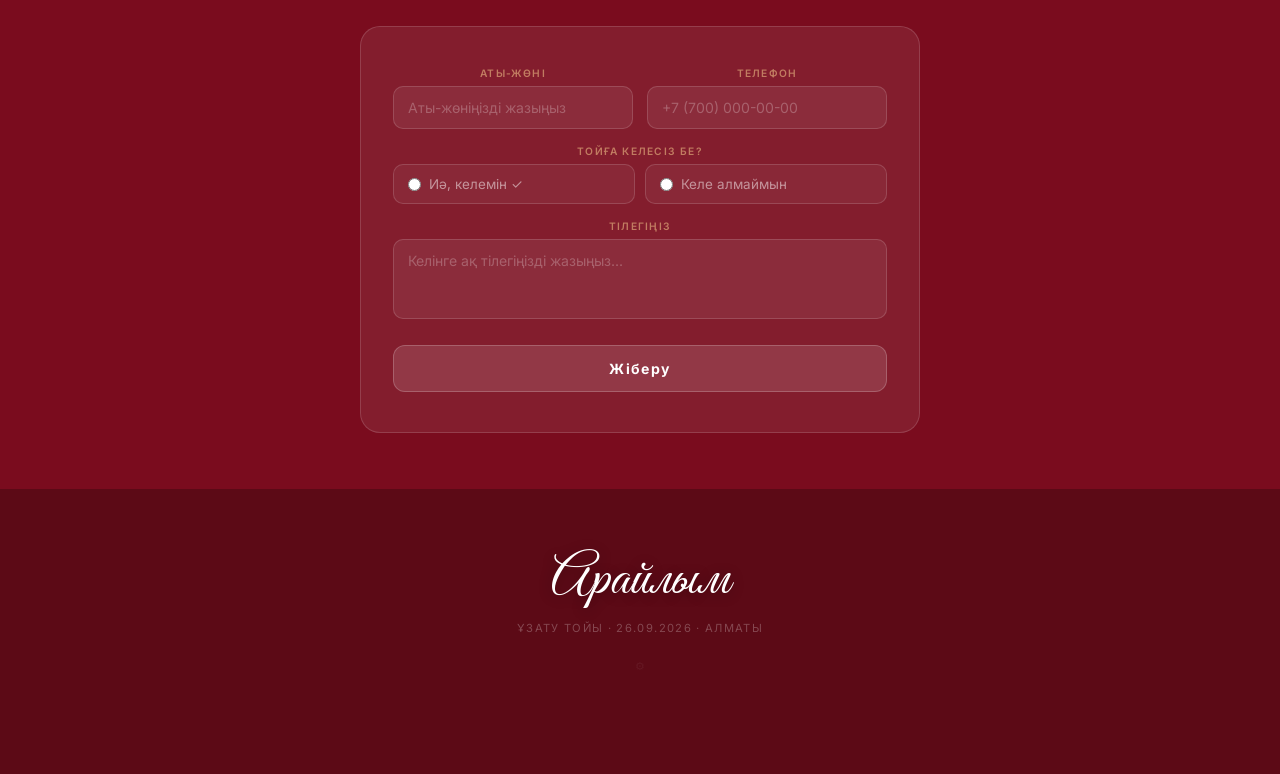
==== commit 2a39b4e1: "Use WhatsApp photos from Downloads for hero and gallery" ====
--- a/index.html
+++ b/index.html
@@ -319,11 +319,11 @@
   <div class="sec-head r"><span class="sec-script">Сурет галереясы</span></div>
   <div class="photo-grid r">
     <div class="photo-frame">
-      <img src="https://images.unsplash.com/photo-1583795128727-6ec3642408f8?w=600&q=80" alt="" loading="lazy"/>
+      <img src="photo2.jpg" alt="" loading="lazy"/>
       <div class="photo-overlay"><span class="photo-cap">Арайлым</span></div>
     </div>
     <div class="photo-frame">
-      <img src="https://images.unsplash.com/photo-1540575467063-178a50c2df87?w=600&q=80" alt="" loading="lazy"/>
+      <img src="photo3.jpg" alt="" loading="lazy"/>
       <div class="photo-overlay"><span class="photo-cap">Ұзату тойы</span></div>
     </div>
   </div>
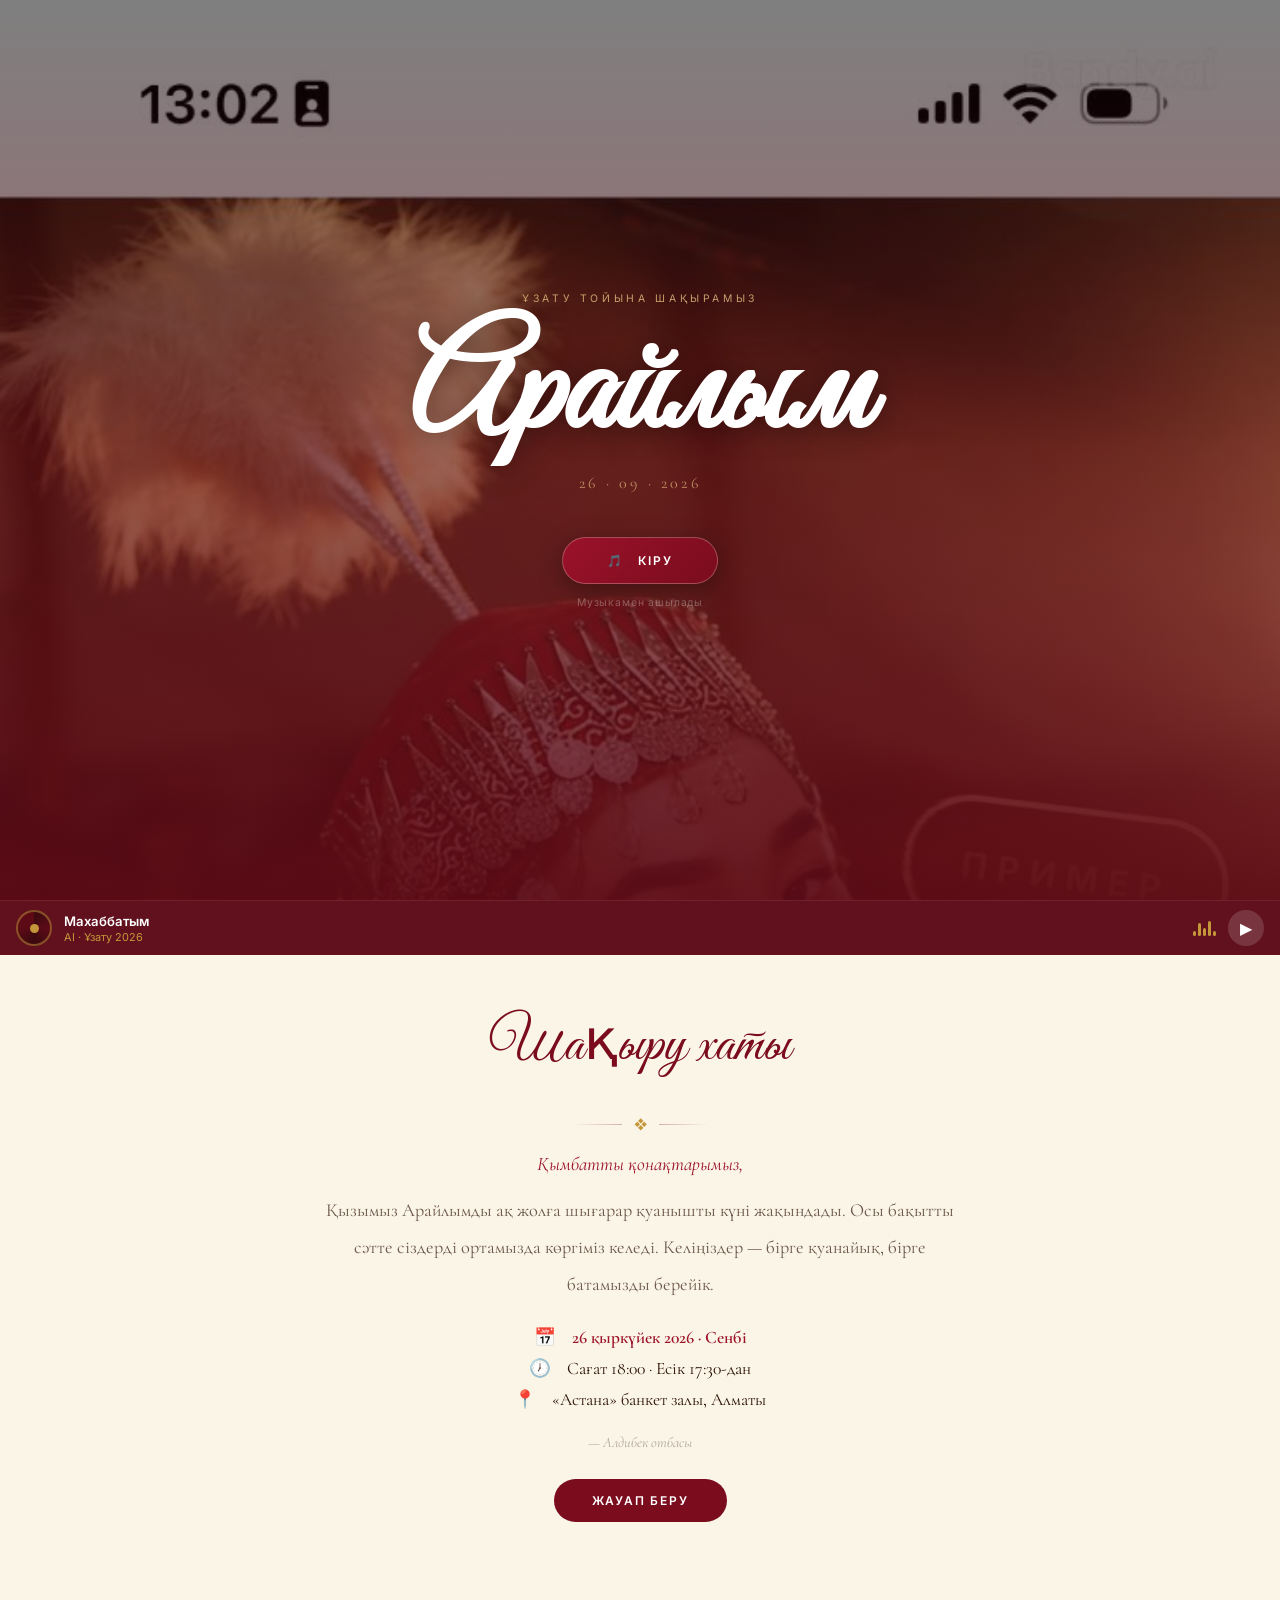
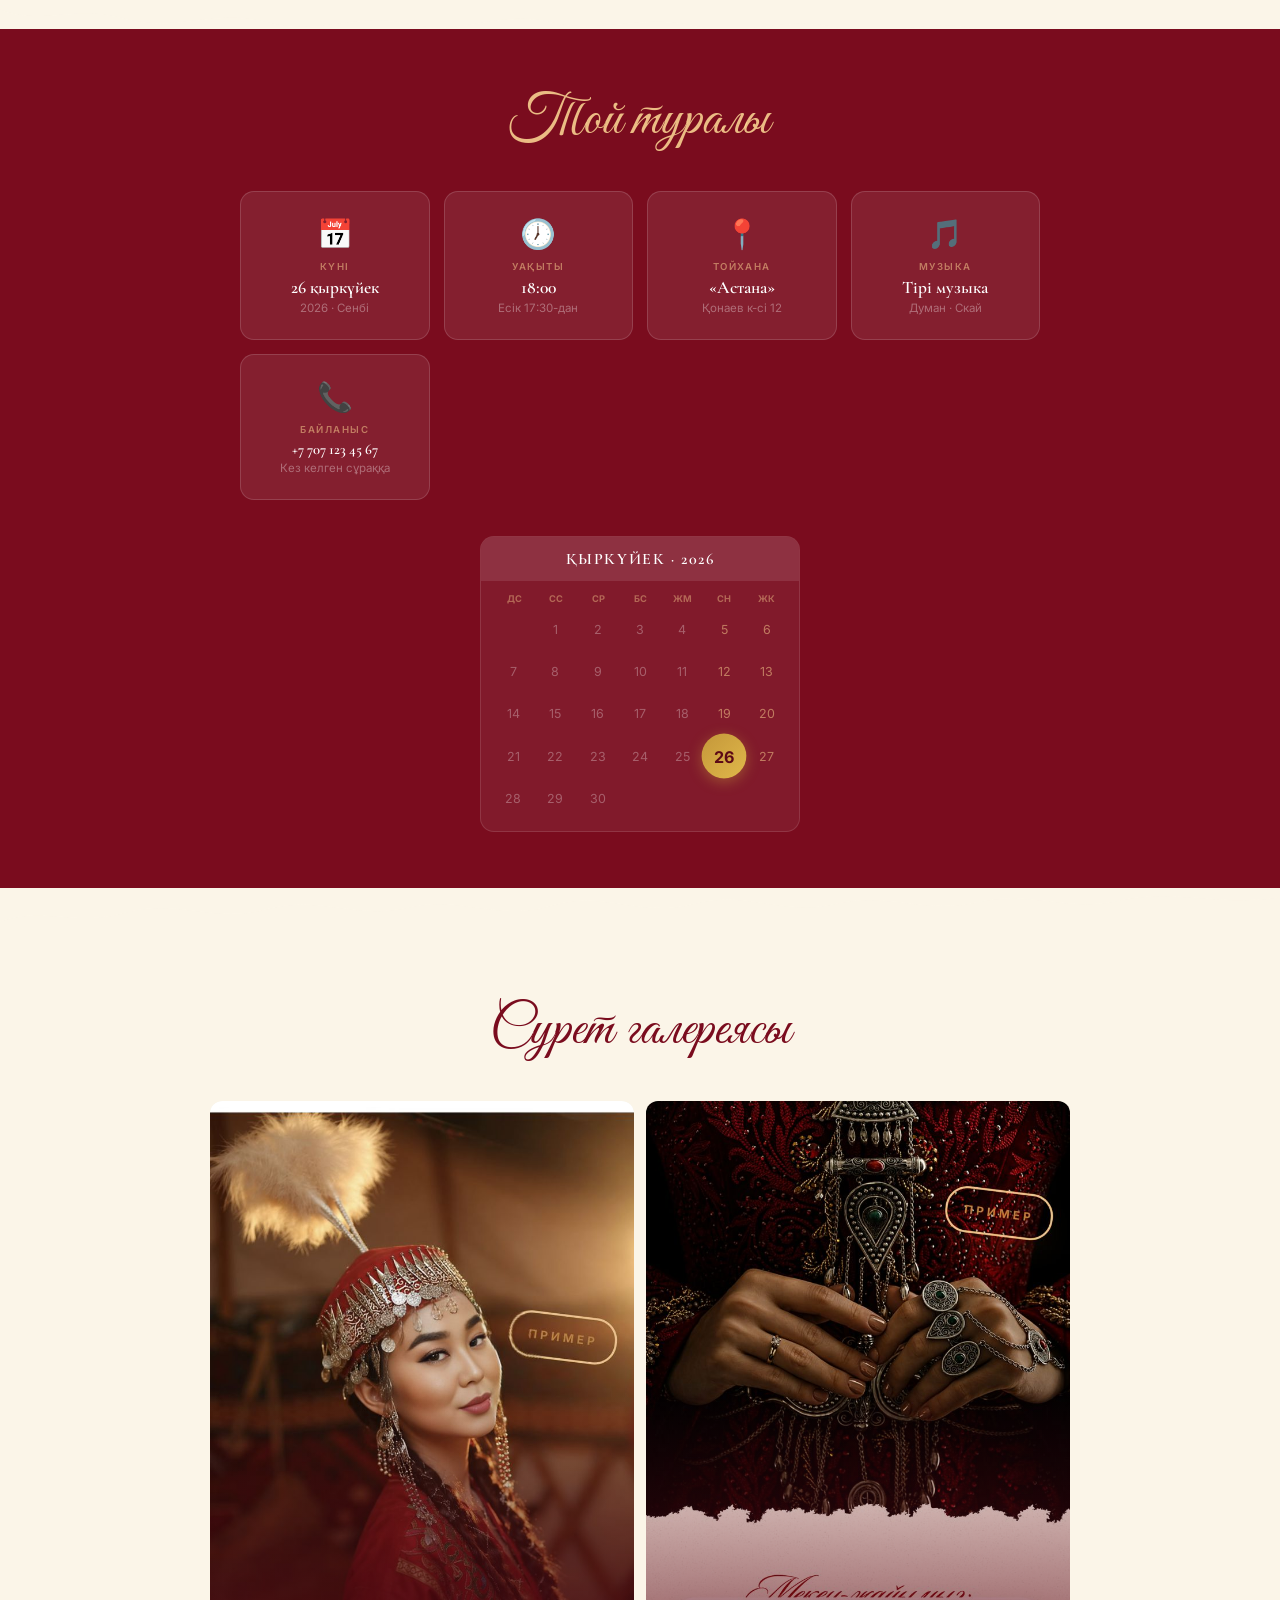
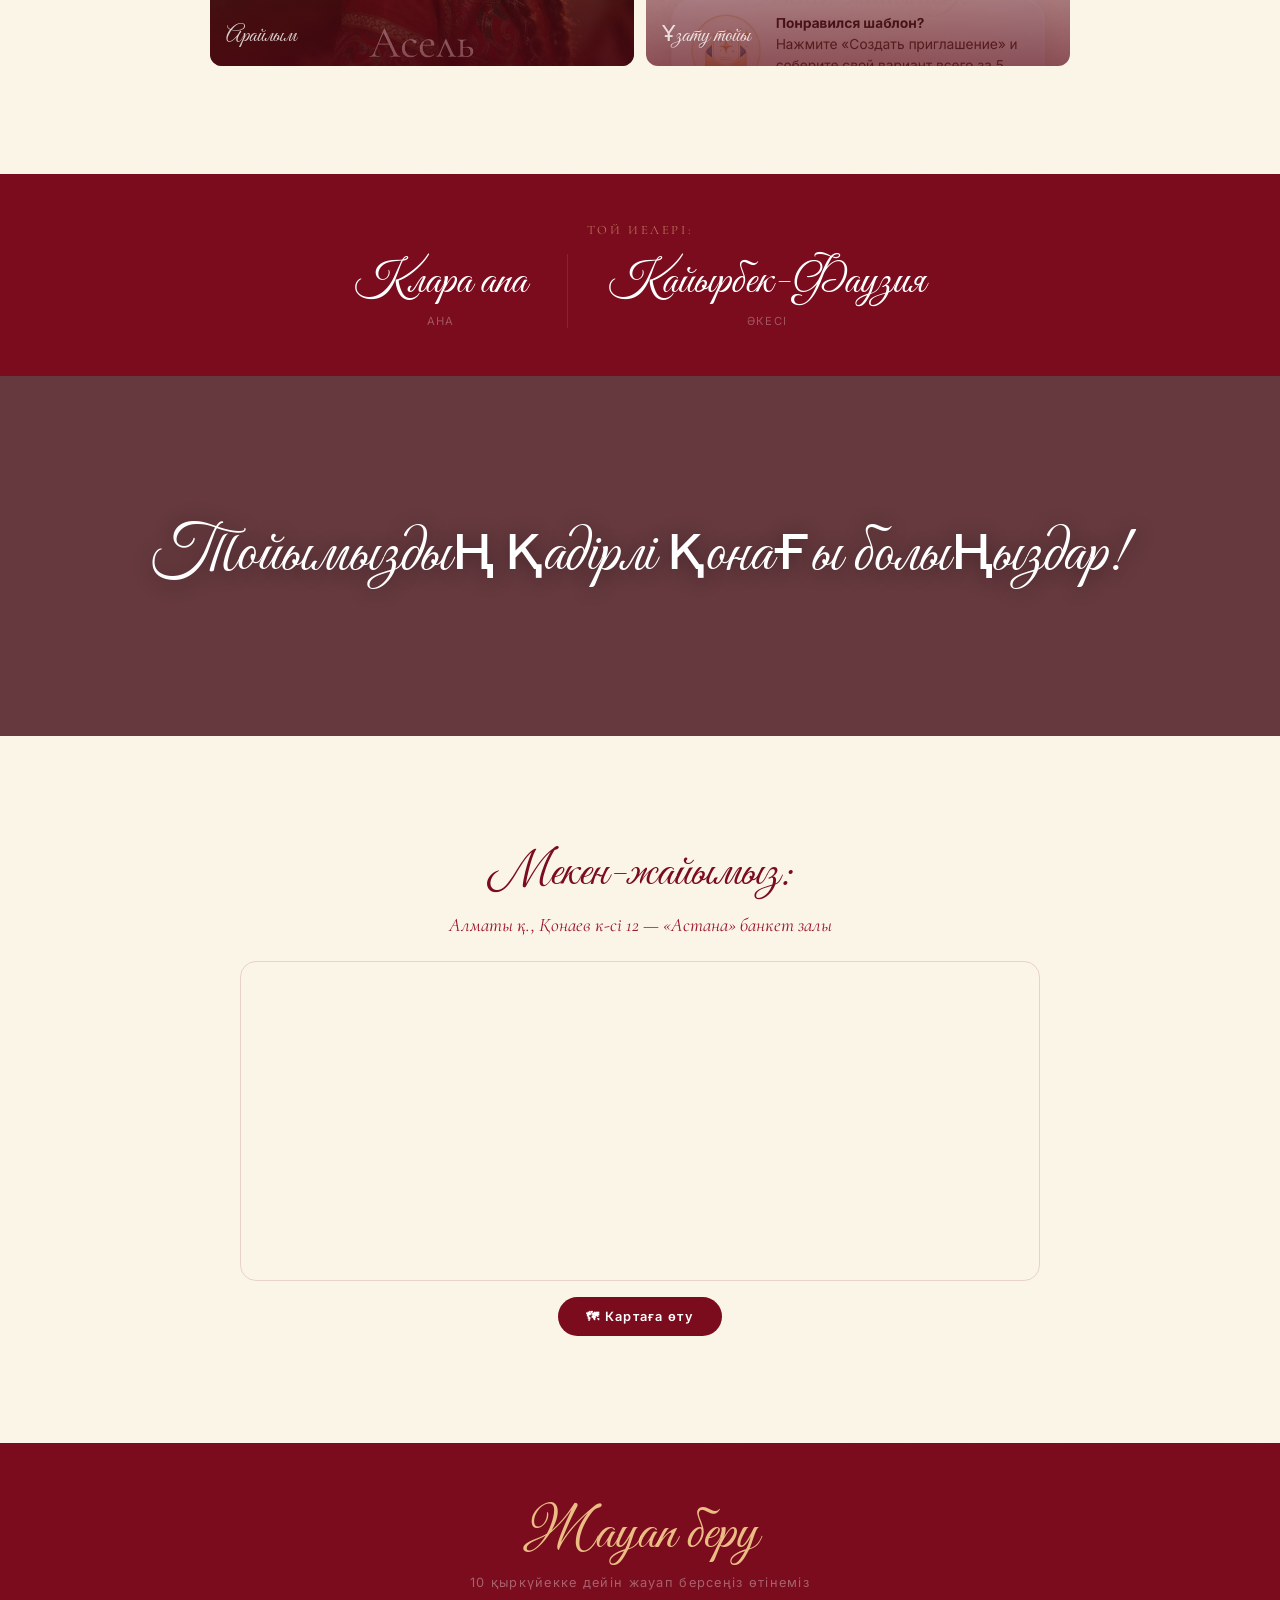
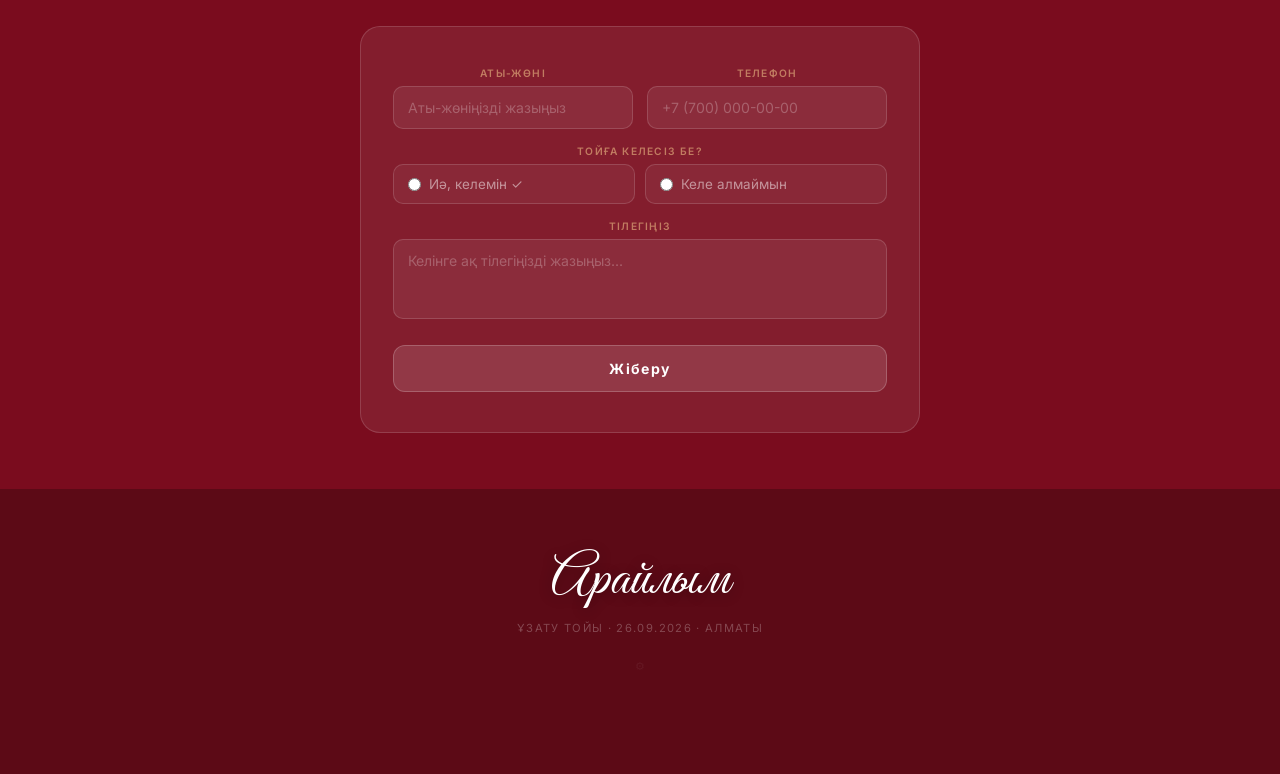
==== commit c81b0f0d: "Fix gallery: use correct photos, remove cat" ====
--- a/index.html
+++ b/index.html
@@ -319,11 +319,11 @@
   <div class="sec-head r"><span class="sec-script">Сурет галереясы</span></div>
   <div class="photo-grid r">
     <div class="photo-frame">
-      <img src="photo2.jpg" alt="" loading="lazy"/>
+      <img src="photo.jpg" alt="" loading="lazy" style="object-position:center 15%"/>
       <div class="photo-overlay"><span class="photo-cap">Арайлым</span></div>
     </div>
     <div class="photo-frame">
-      <img src="photo3.jpg" alt="" loading="lazy"/>
+      <img src="photo4.jpg" alt="" loading="lazy"/>
       <div class="photo-overlay"><span class="photo-cap">Ұзату тойы</span></div>
     </div>
   </div>
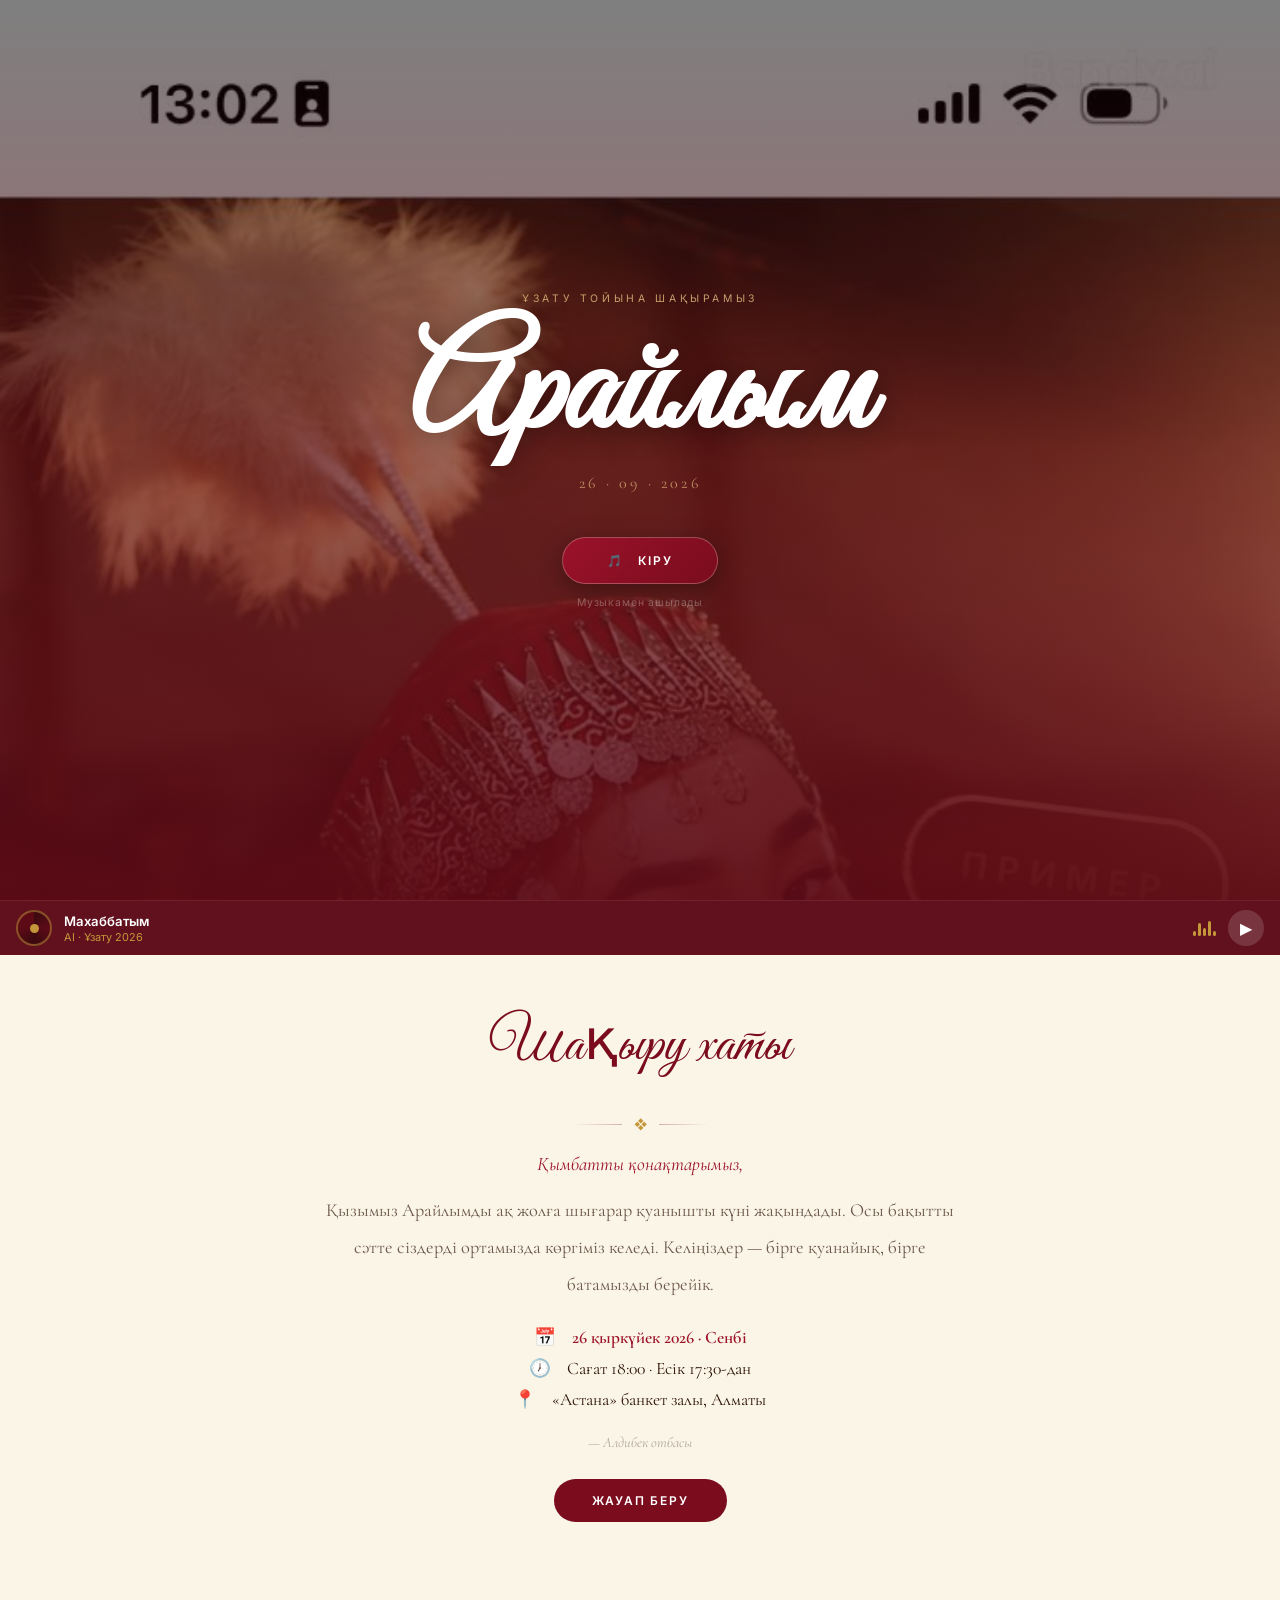
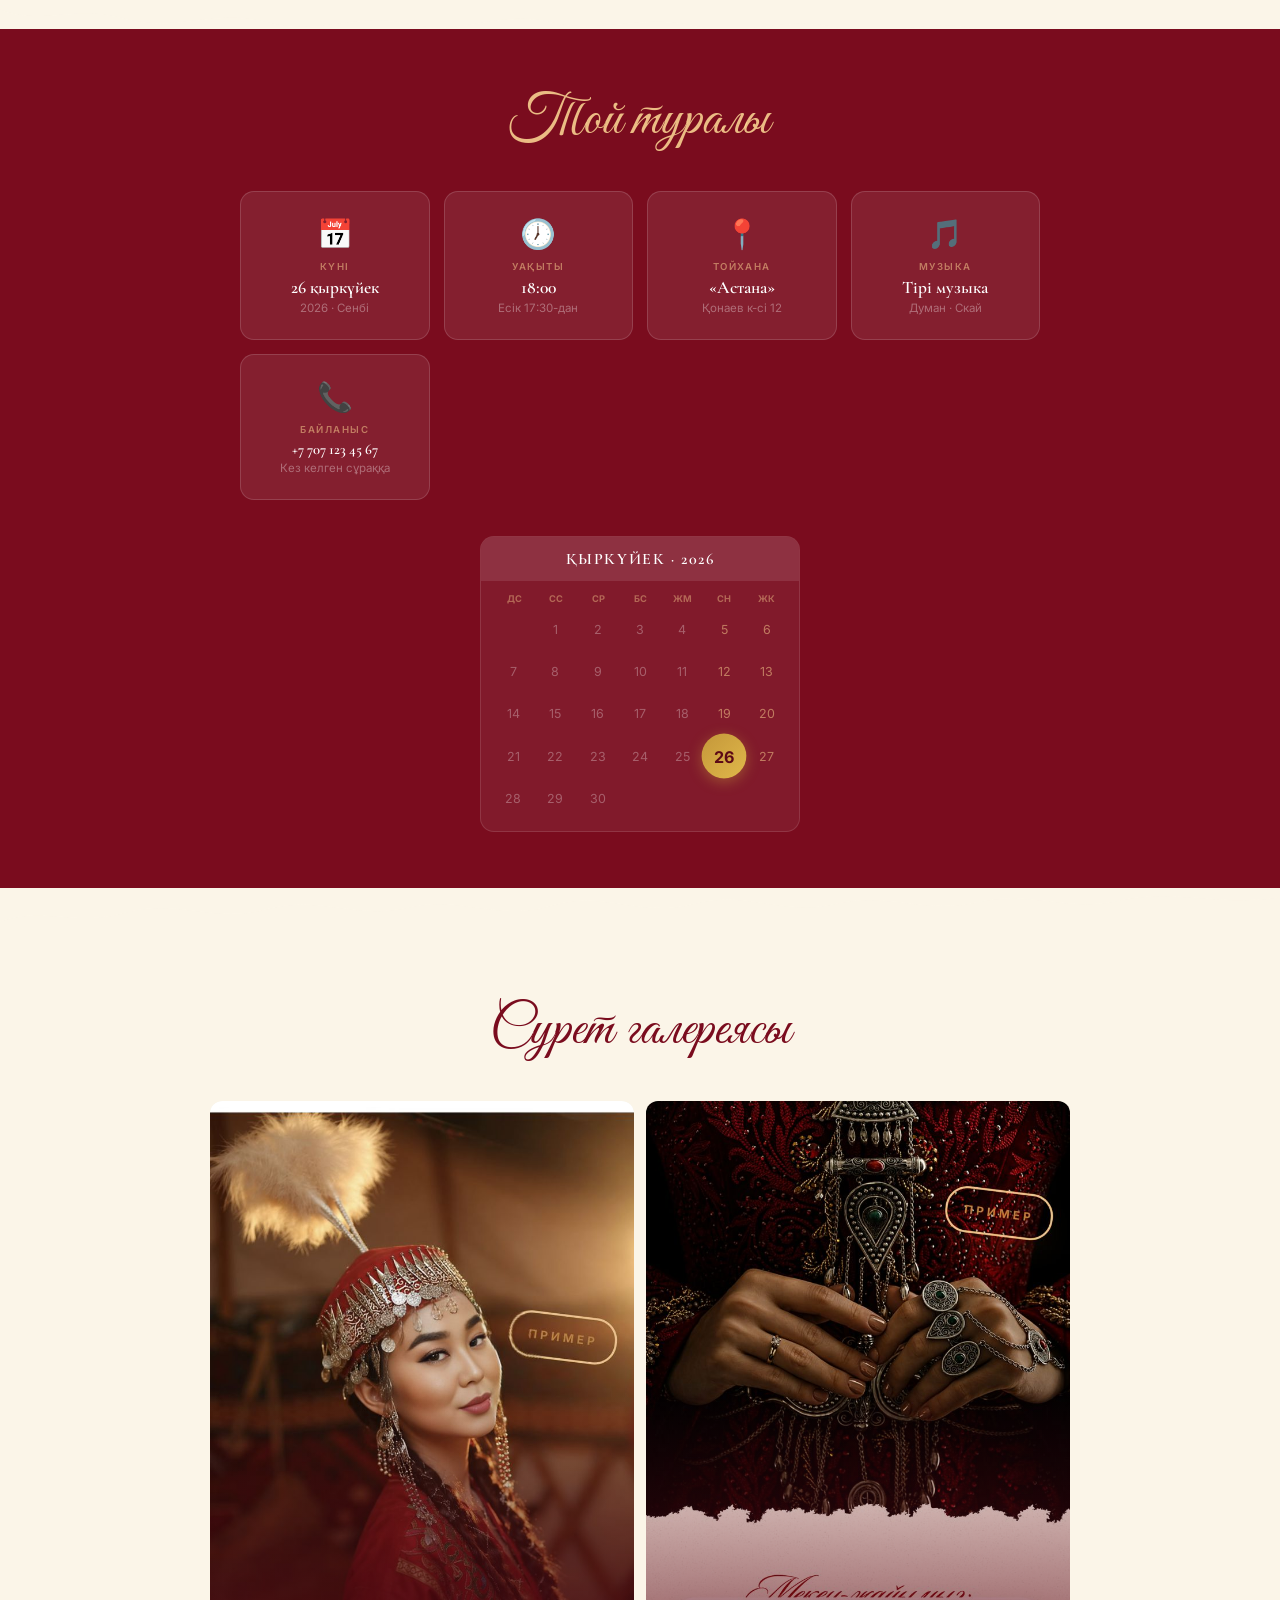
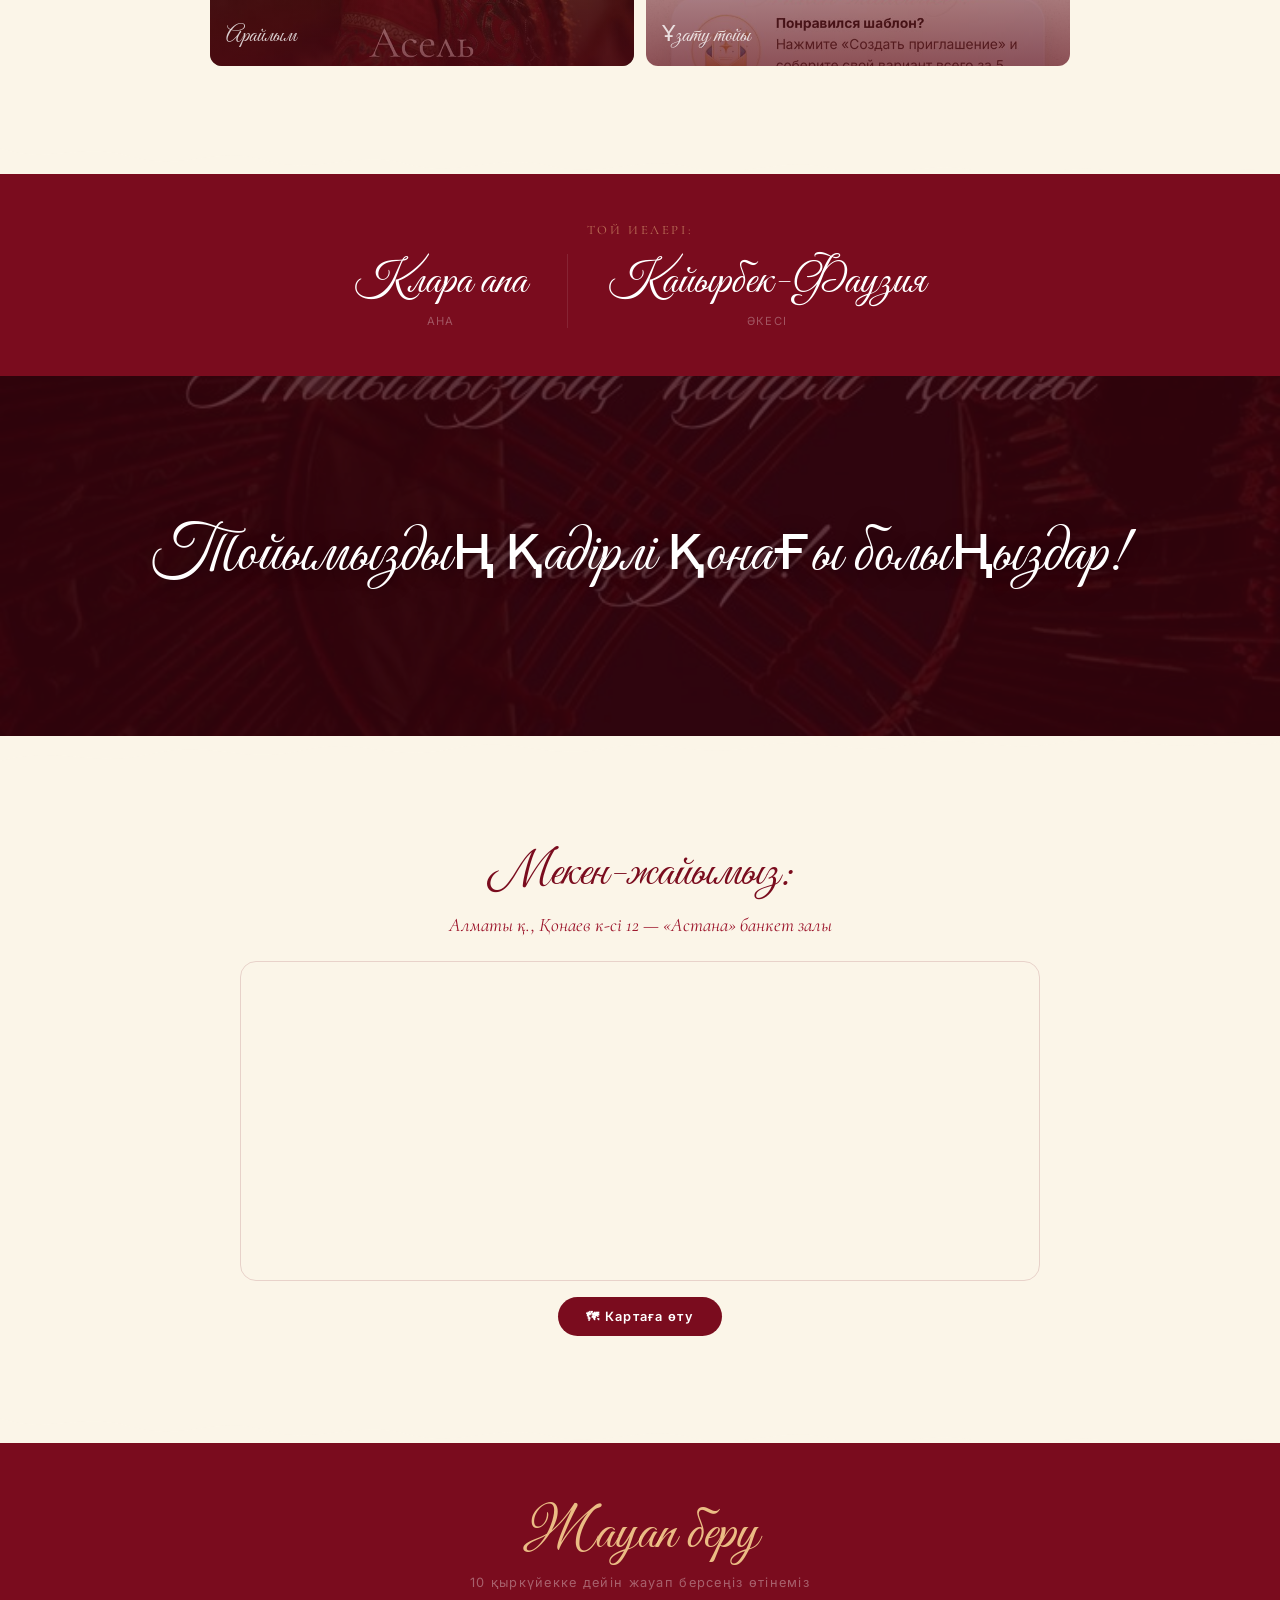
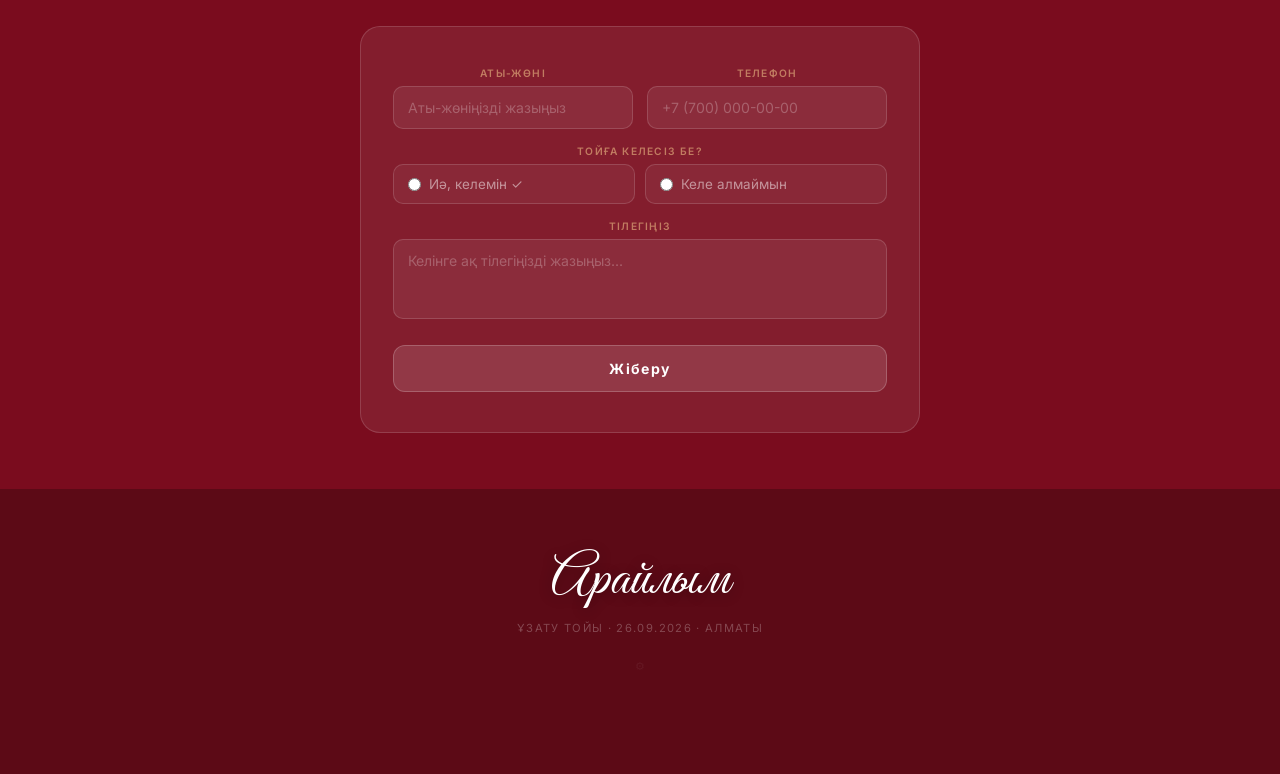
==== commit 5aa59310: "Remove all Unsplash: use local photos only" ====
--- a/index.html
+++ b/index.html
@@ -179,7 +179,7 @@
     /* ══ YURT SECTION ══ */
     .yurt-sec{
       position:relative;overflow:hidden;
-      background:url('https://images.unsplash.com/photo-1578926375605-eaf7559b1458?w=900&q=80') center/cover no-repeat;
+      background:url('photo2.jpg') center/cover no-repeat;
       min-height:360px;display:flex;align-items:center;justify-content:center;text-align:center;
     }
     .yurt-overlay{position:absolute;inset:0;background:rgba(60,5,15,.78)}
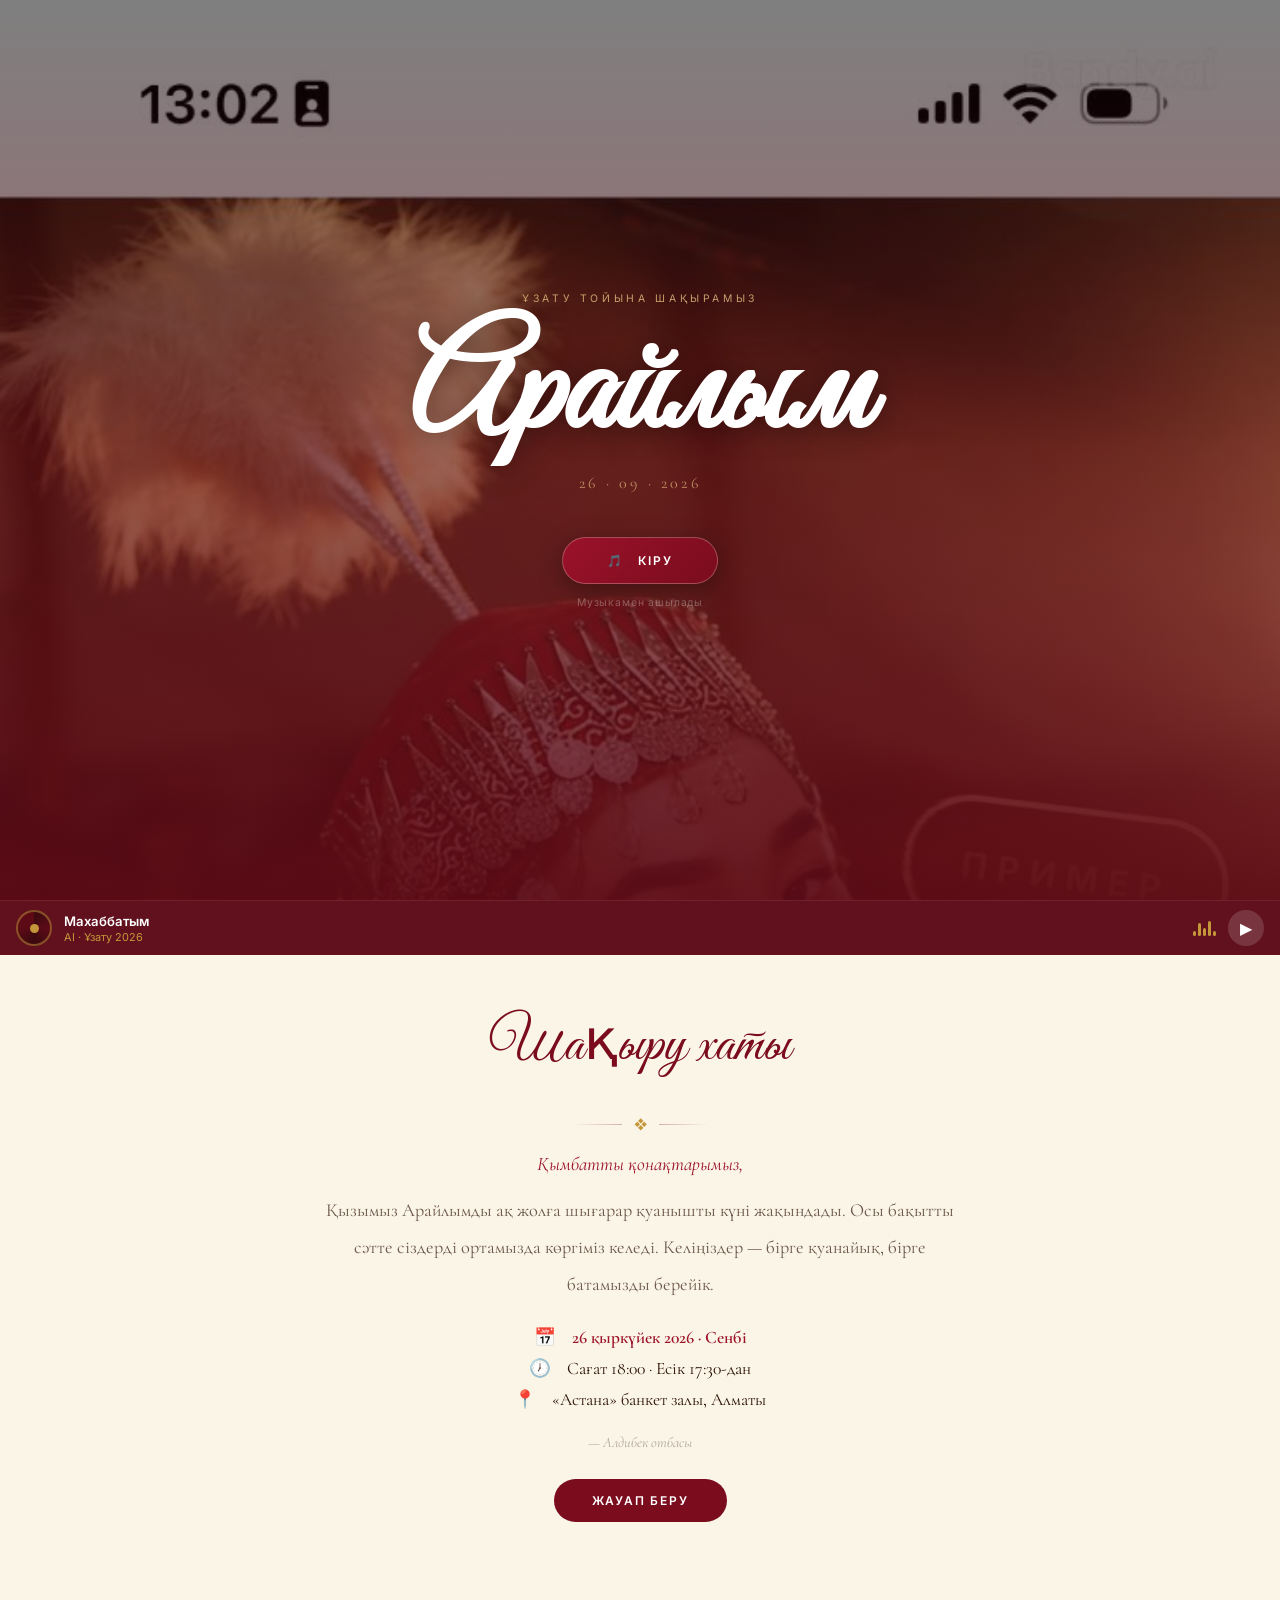
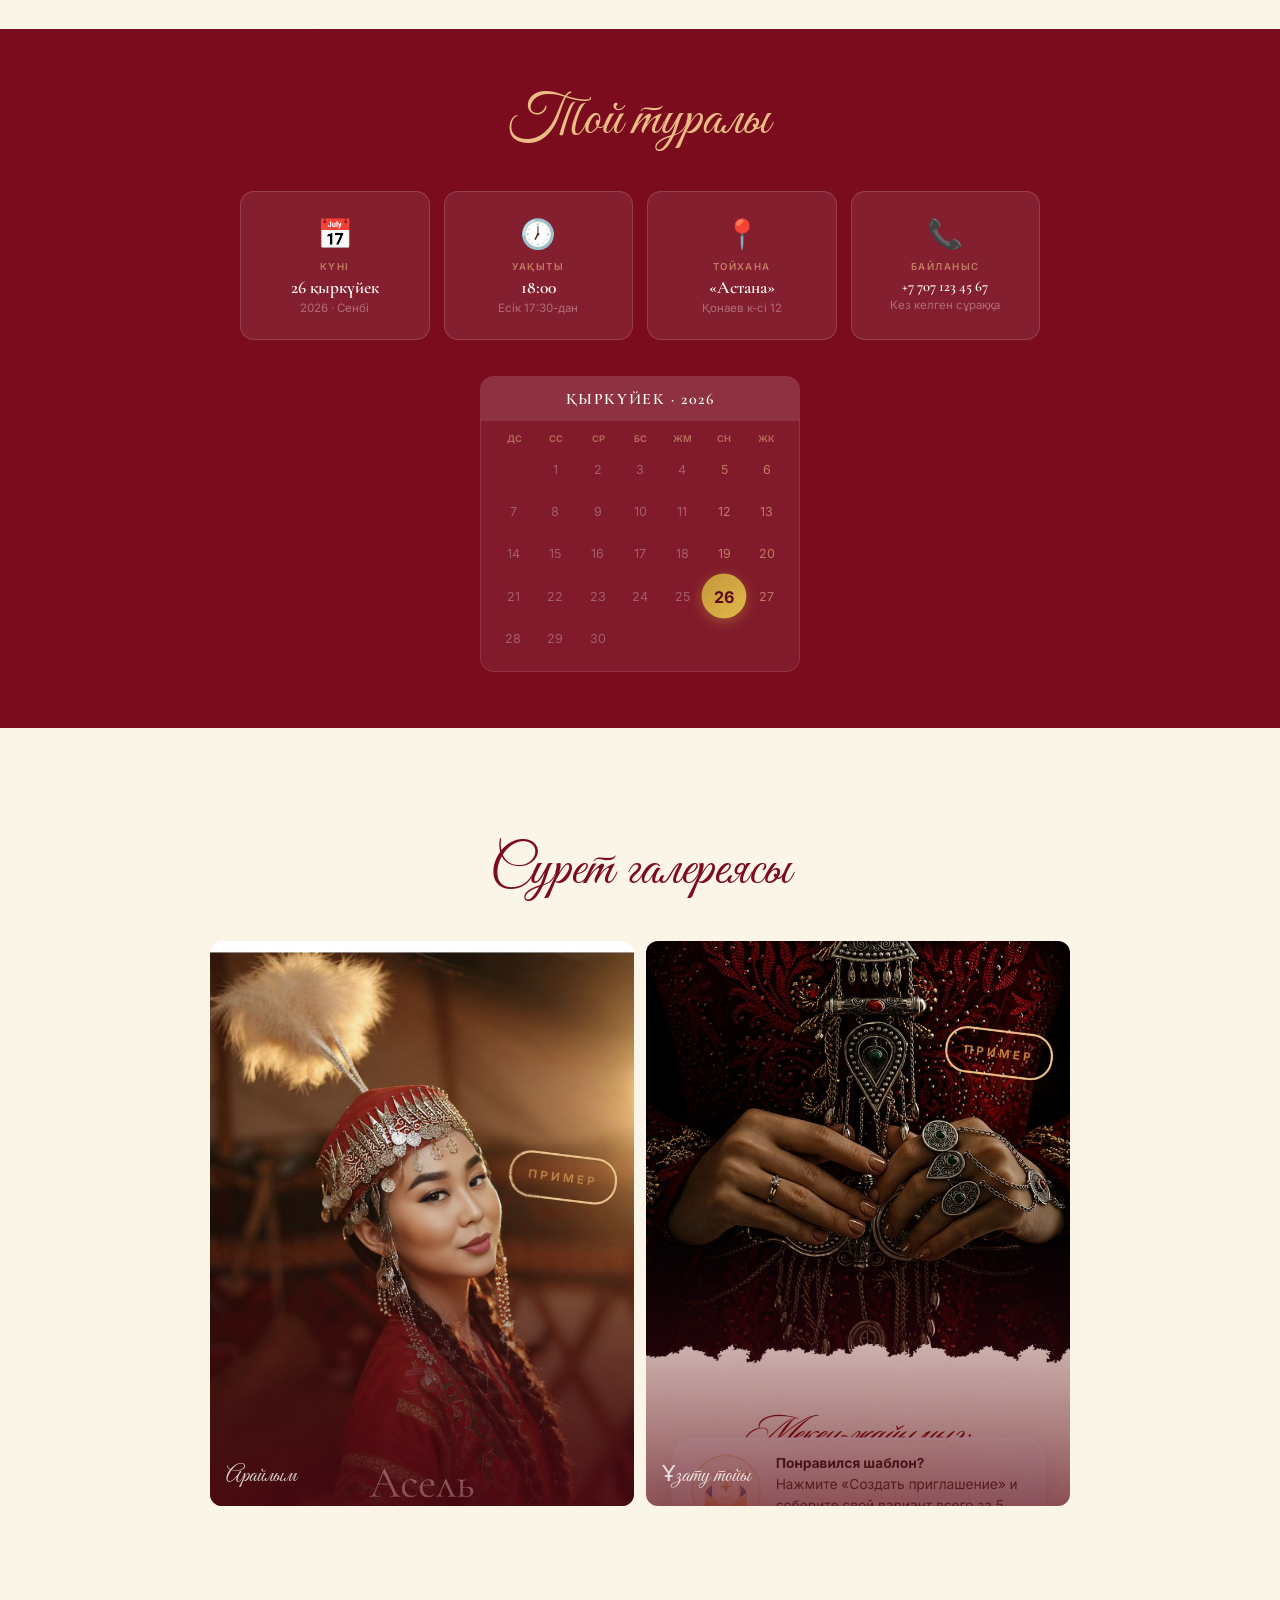
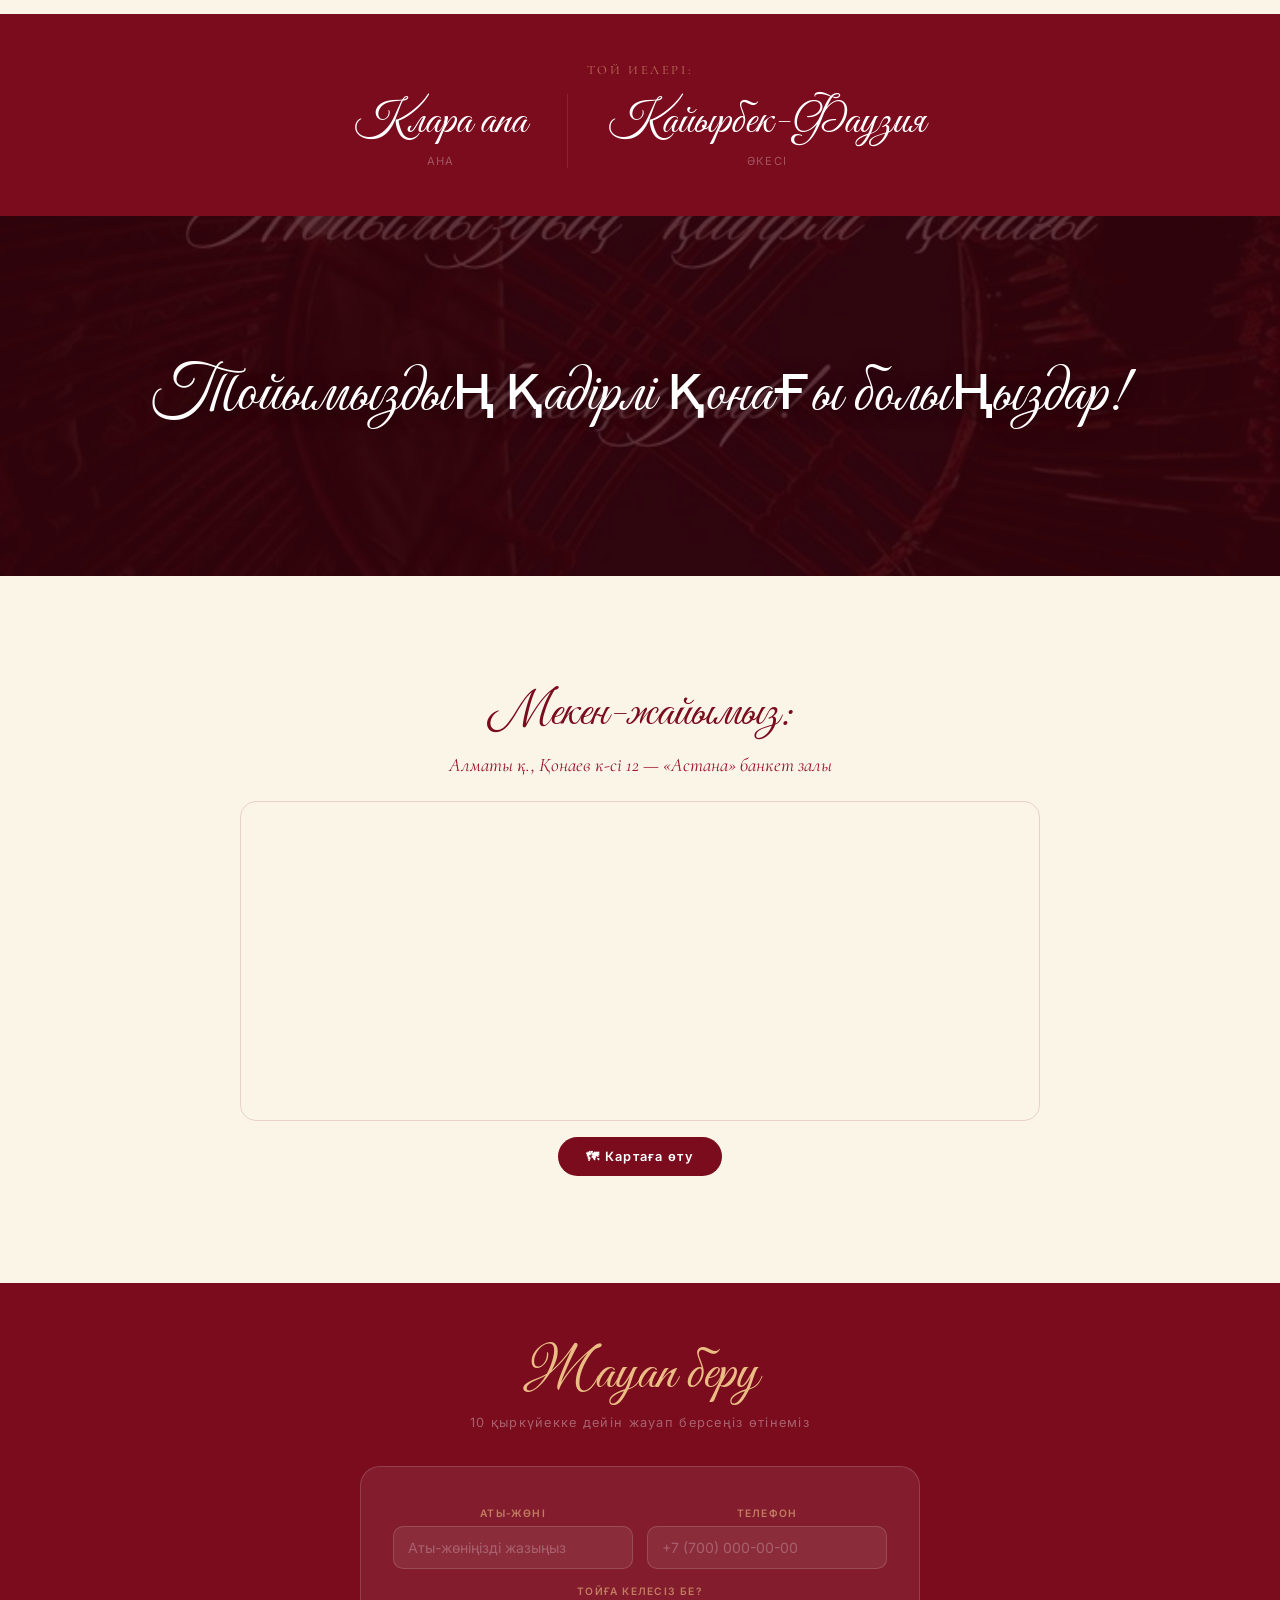
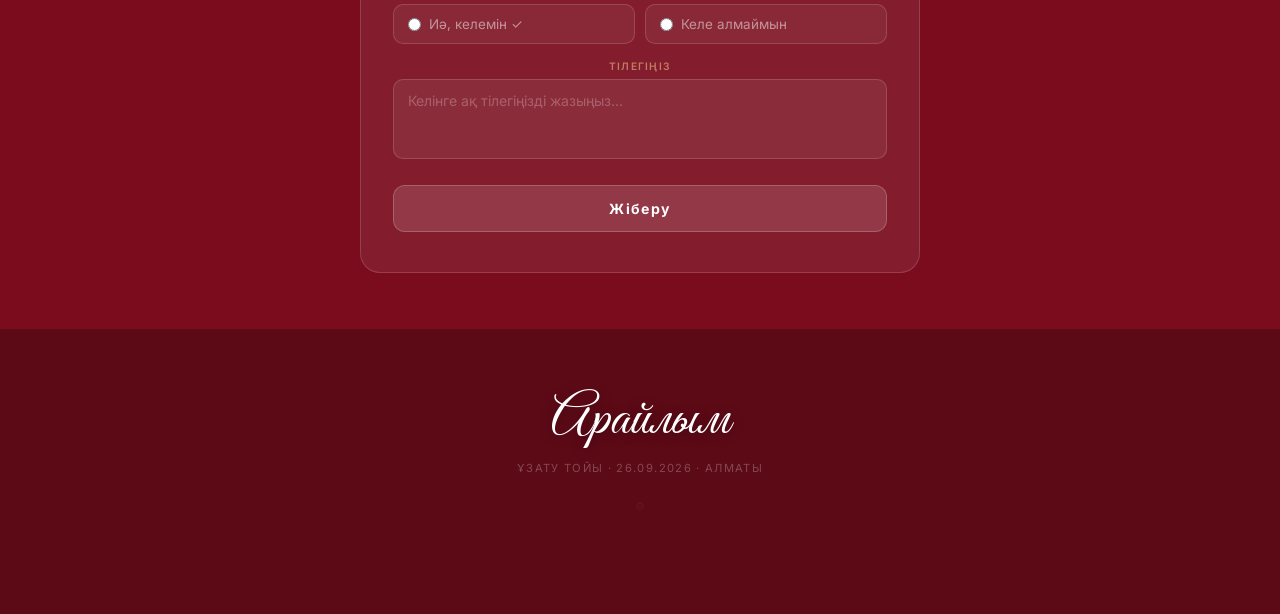
==== commit 8ea67b74: "Remove tiри muzyka card; fix mobile music: visible 80x45 iframe" ====
--- a/index.html
+++ b/index.html
@@ -92,13 +92,14 @@
     }
     .mb-play:hover{background:rgba(255,255,255,.25)}
 
-    /* YouTube — NOT hidden, just tiny and clipped. iOS needs it renderable */
+    /* YouTube — visible small player above music bar. iOS REQUIRES it to be visible */
     #yt-wrap{
       position:fixed;bottom:54px;right:0;
-      width:2px;height:2px;overflow:hidden;
+      width:80px;height:45px;
       pointer-events:none;z-index:999;
-    }
-    #yt-wrap iframe{width:200px;height:120px;border:0}
+      opacity:0.01;
+    }
+    #yt-wrap iframe{width:80px;height:45px;border:0}
 
     /* ══ HERO ══ */
     .hero{position:relative;min-height:100vh;overflow:hidden;display:flex;align-items:flex-end}
@@ -295,8 +296,7 @@
     <div class="det-card"><div class="det-icon">📅</div><div class="det-lbl">Күні</div><div class="det-val">26 қыркүйек</div><div class="det-s">2026 · Сенбі</div></div>
     <div class="det-card"><div class="det-icon">🕖</div><div class="det-lbl">Уақыты</div><div class="det-val">18:00</div><div class="det-s">Есік 17:30-дан</div></div>
     <div class="det-card"><div class="det-icon">📍</div><div class="det-lbl">Тойхана</div><div class="det-val">«Астана»</div><div class="det-s">Қонаев к-сі 12</div></div>
-    <div class="det-card"><div class="det-icon">🎵</div><div class="det-lbl">Музыка</div><div class="det-val">Тірі музыка</div><div class="det-s">Думан · Скай</div></div>
-    <div class="det-card"><div class="det-icon">📞</div><div class="det-lbl">Байланыс</div><div class="det-val" style="font-size:.92rem">+7 707 123 45 67</div><div class="det-s">Кез келген сұраққа</div></div>
+<div class="det-card"><div class="det-icon">📞</div><div class="det-lbl">Байланыс</div><div class="det-val" style="font-size:.92rem">+7 707 123 45 67</div><div class="det-s">Кез келген сұраққа</div></div>
   </div>
   <div class="cal-wrap r">
     <div class="cal-card">
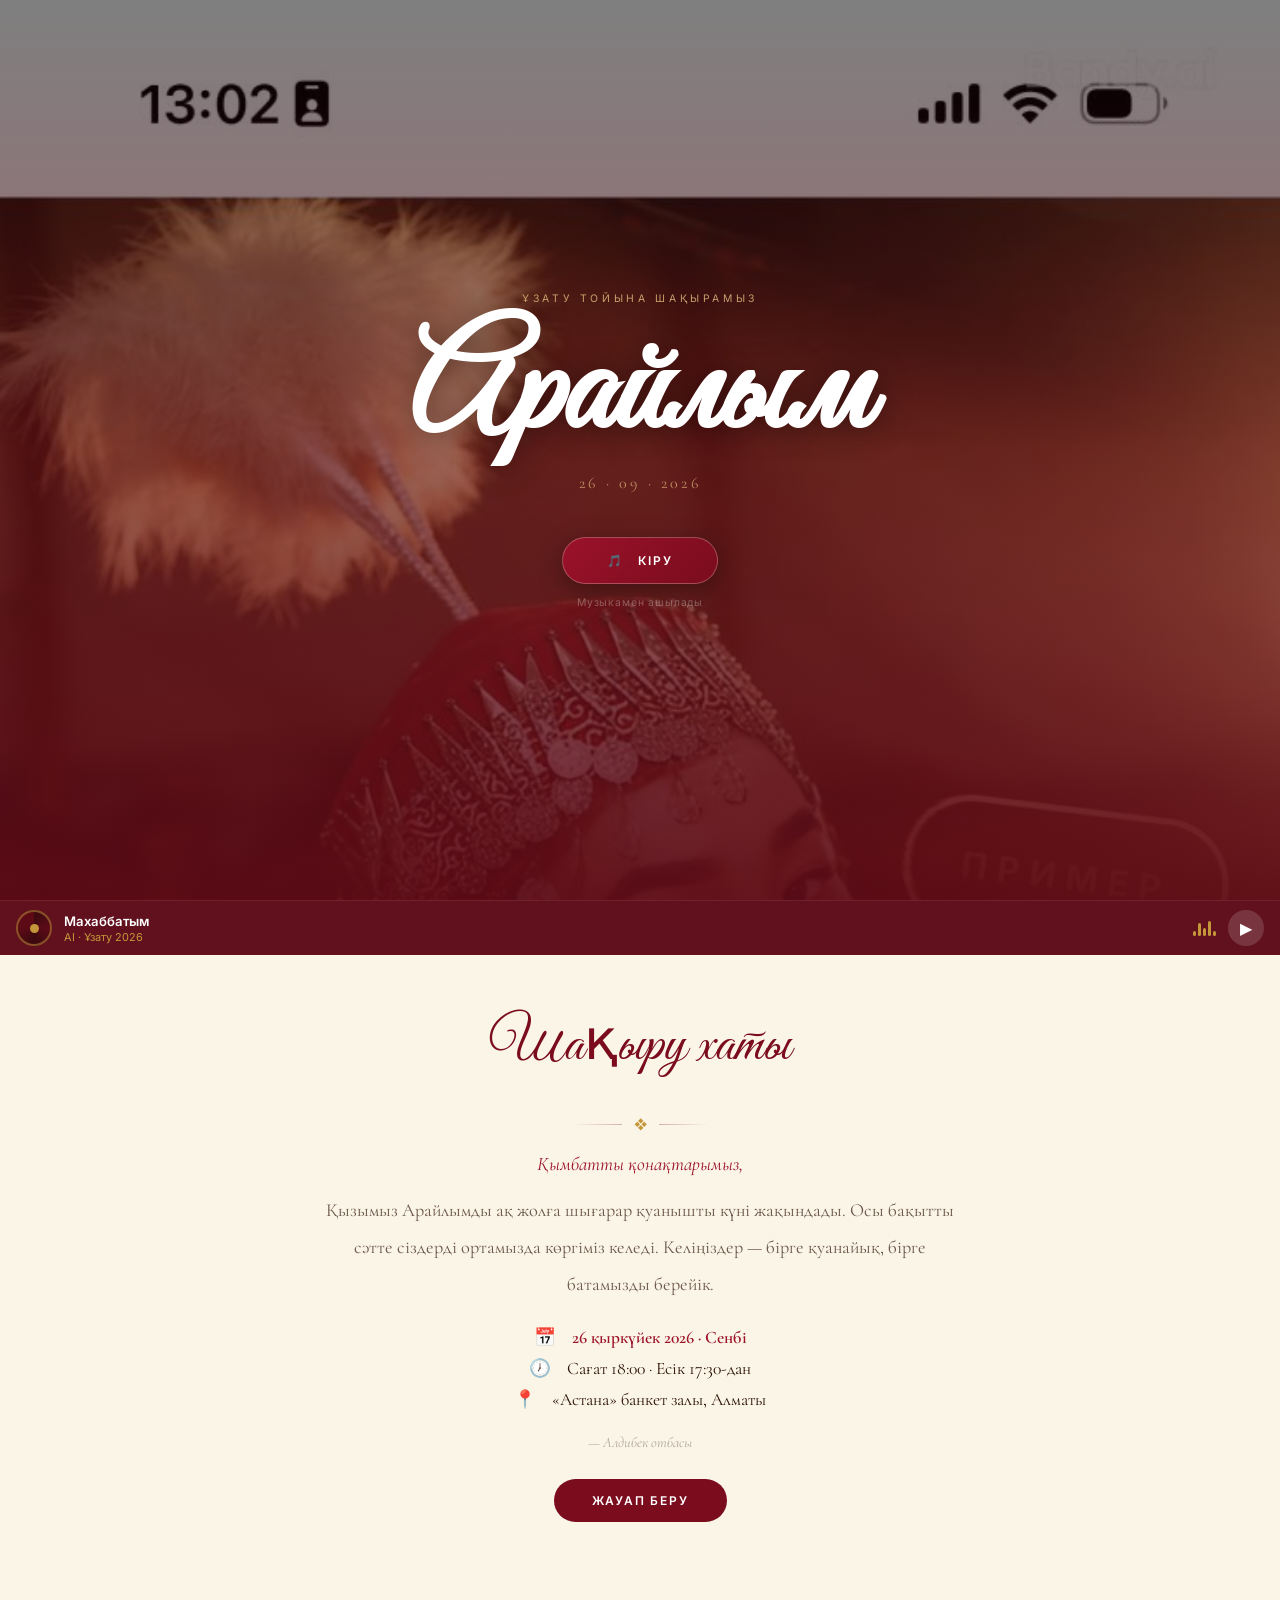
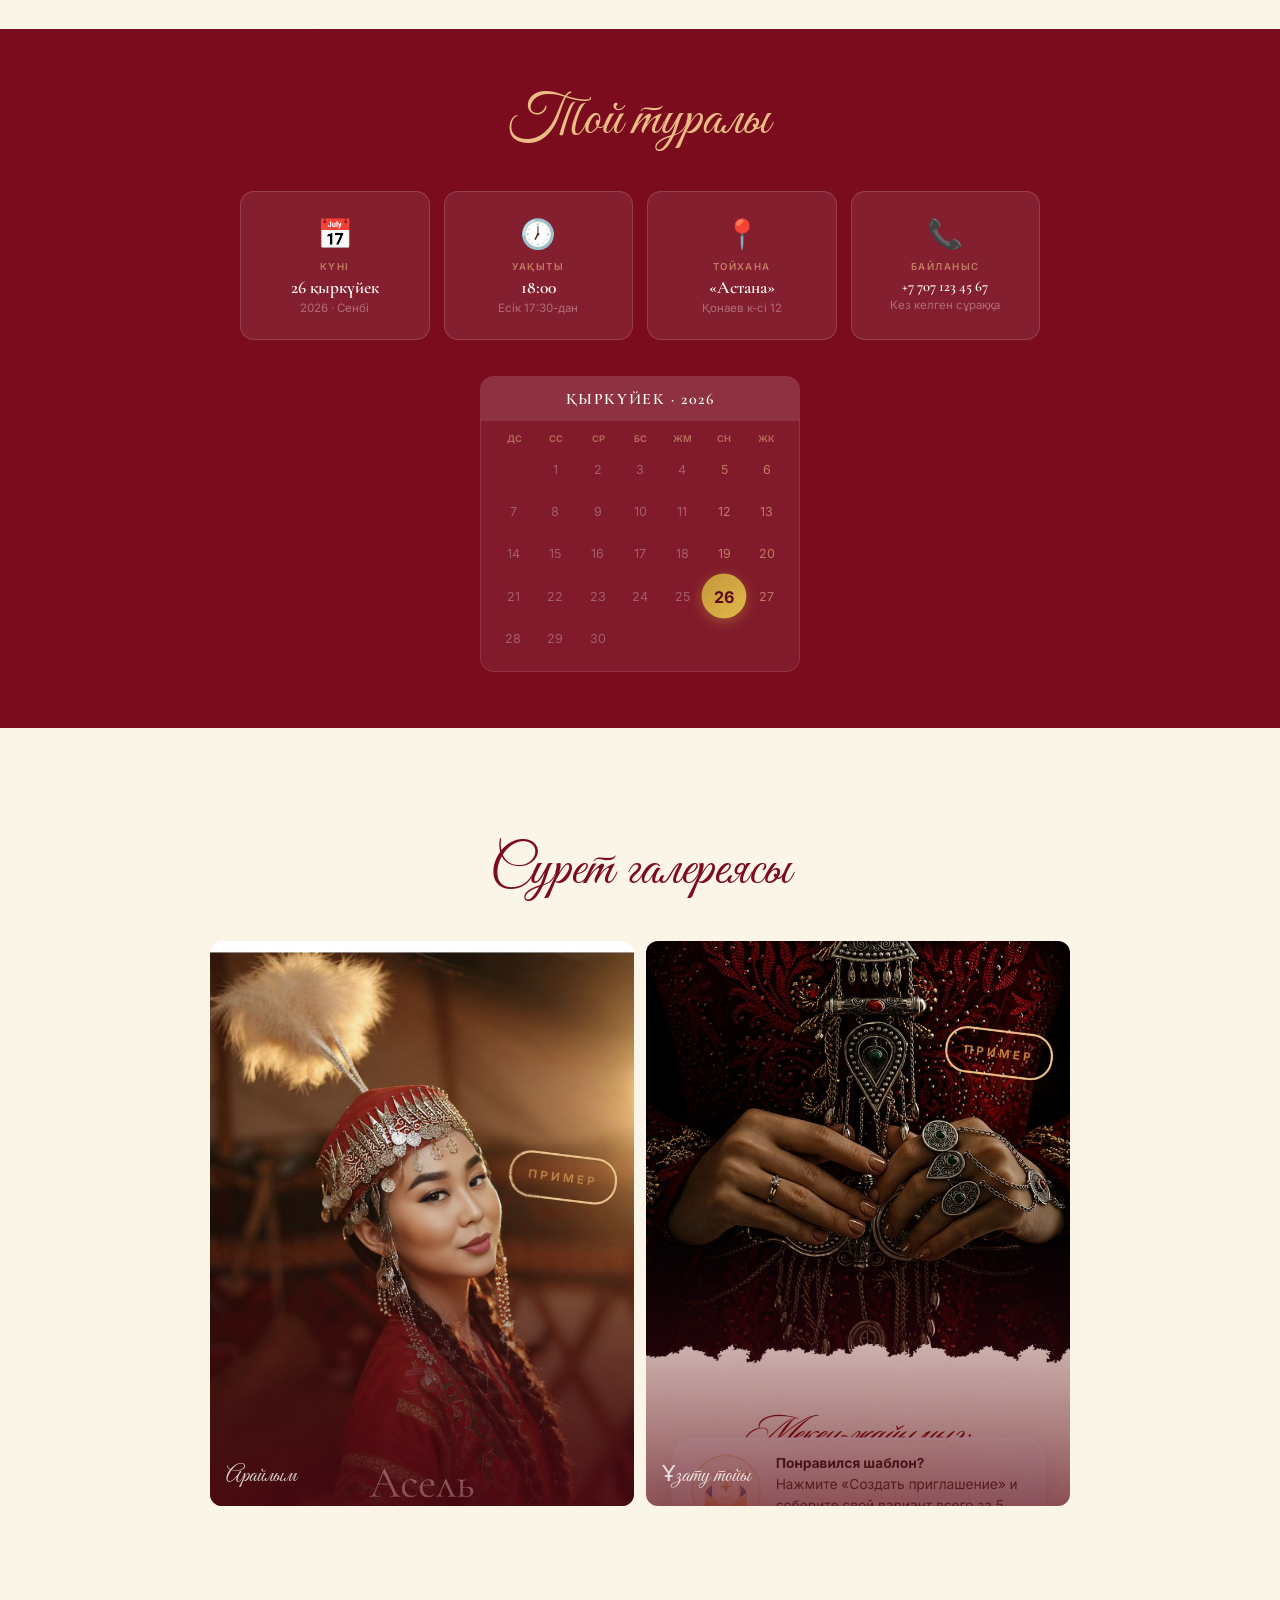
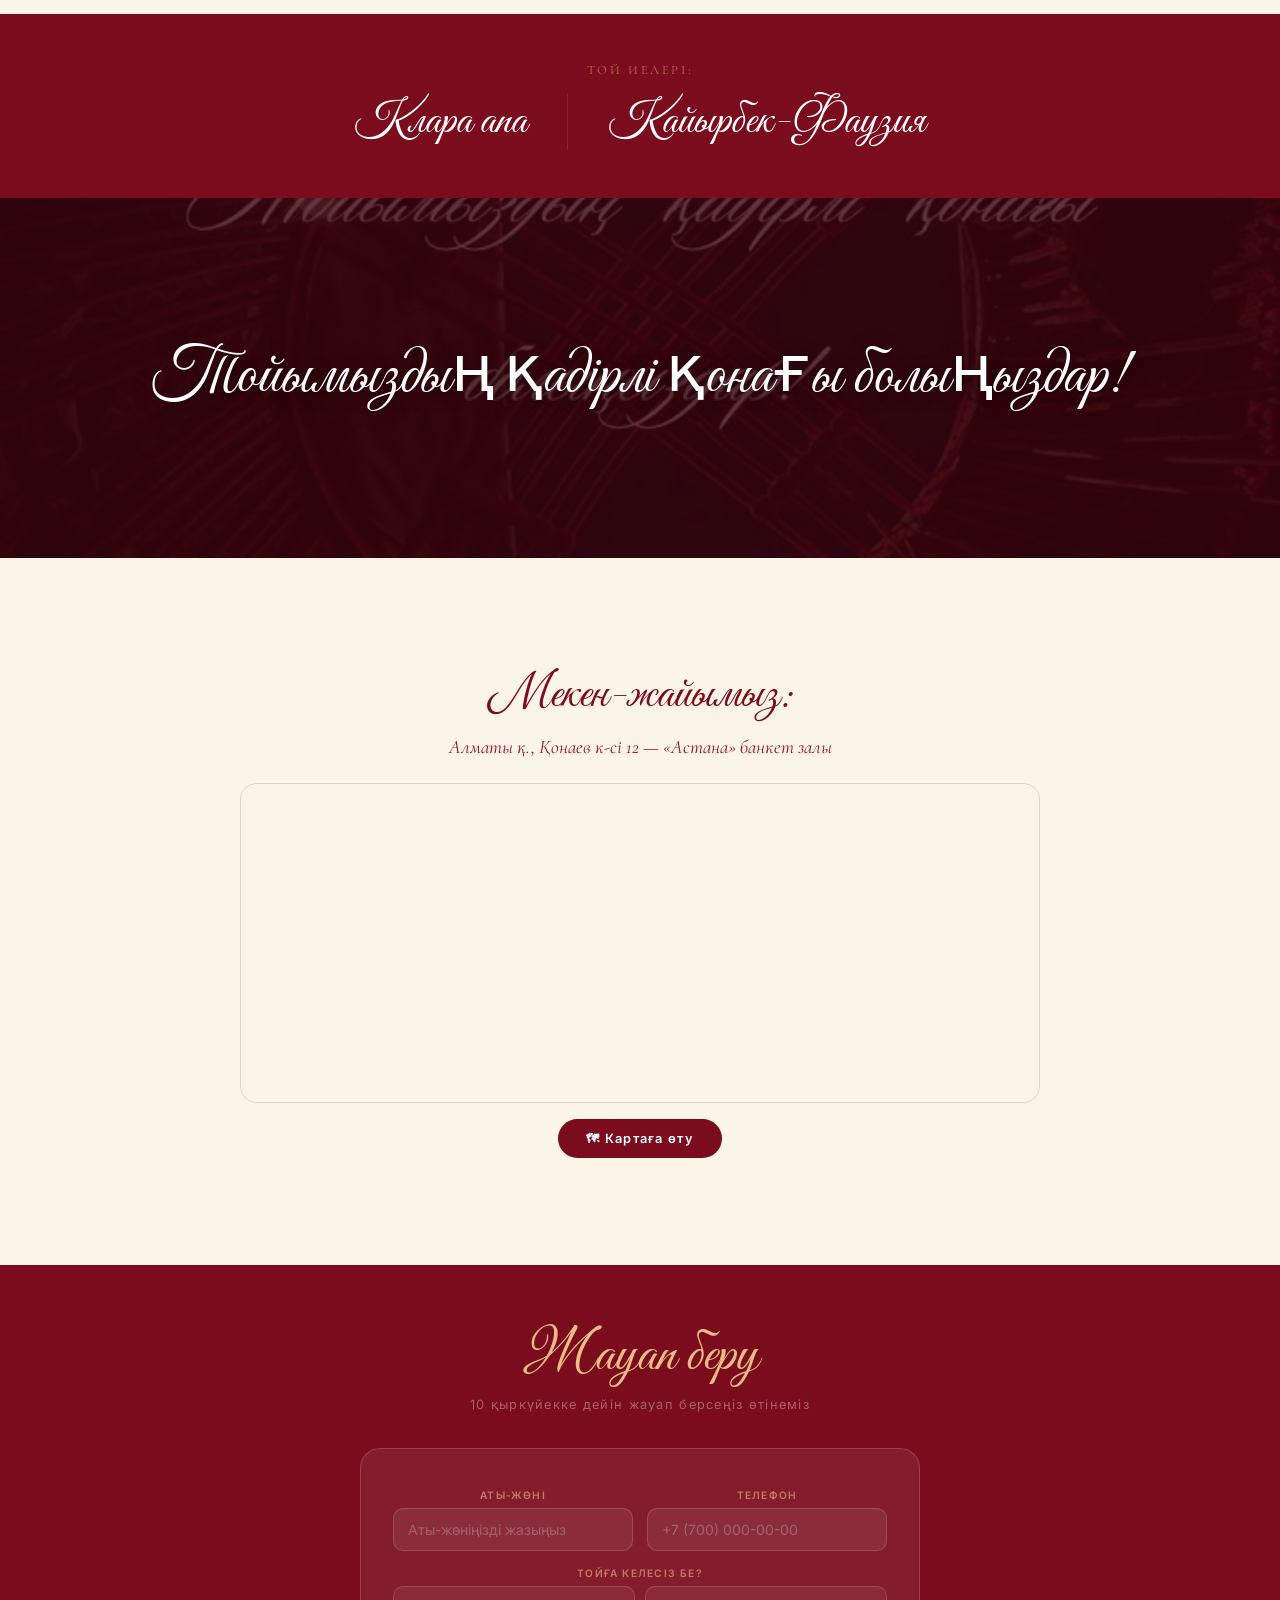
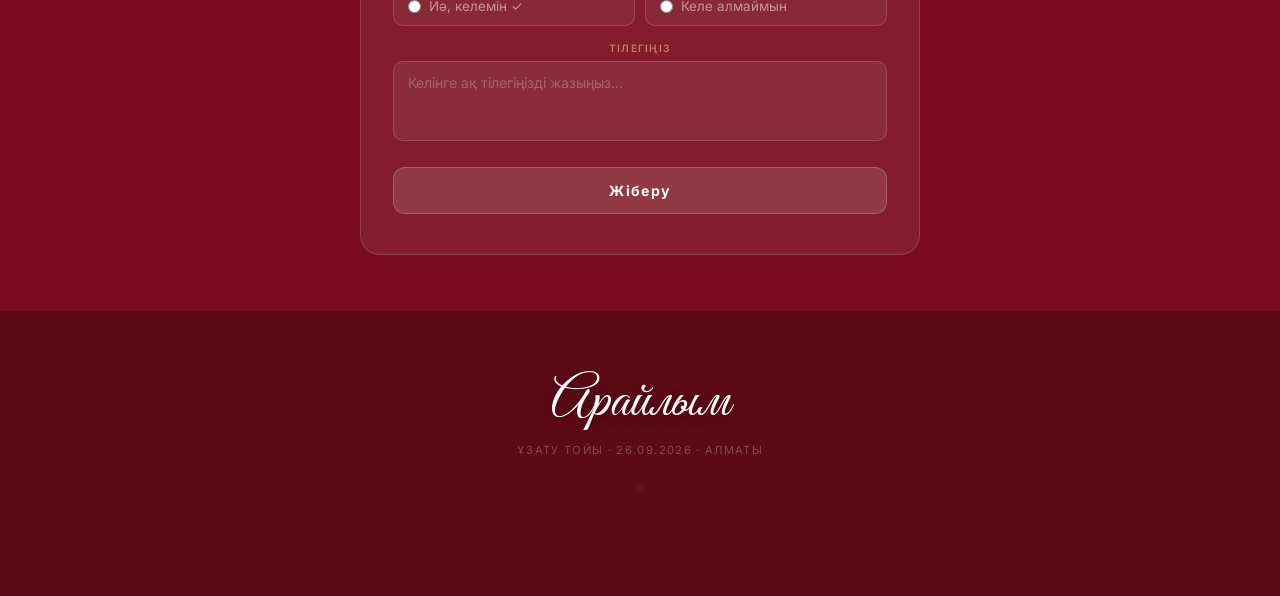
==== commit aa5be16c: "Remove ANA/AKESI labels from Toy ieleri" ====
--- a/index.html
+++ b/index.html
@@ -340,11 +340,9 @@
   <div style="display:flex;justify-content:center;gap:40px;flex-wrap:wrap">
     <div>
       <p style="font-family:'Great Vibes',cursive;font-size:clamp(1.8rem,6vw,2.8rem);color:#fff">Клара апа</p>
-      <p style="font-size:.7rem;color:rgba(255,255,255,.3);letter-spacing:.1em;margin-top:4px">АНА</p>
     </div>
     <div style="border-left:1px solid rgba(255,255,255,.1);padding-left:40px">
       <p style="font-family:'Great Vibes',cursive;font-size:clamp(1.8rem,6vw,2.8rem);color:#fff">Кайырбек-Фаузия</p>
-      <p style="font-size:.7rem;color:rgba(255,255,255,.3);letter-spacing:.1em;margin-top:4px">ӘКЕСІ</p>
     </div>
   </div>
 </section>
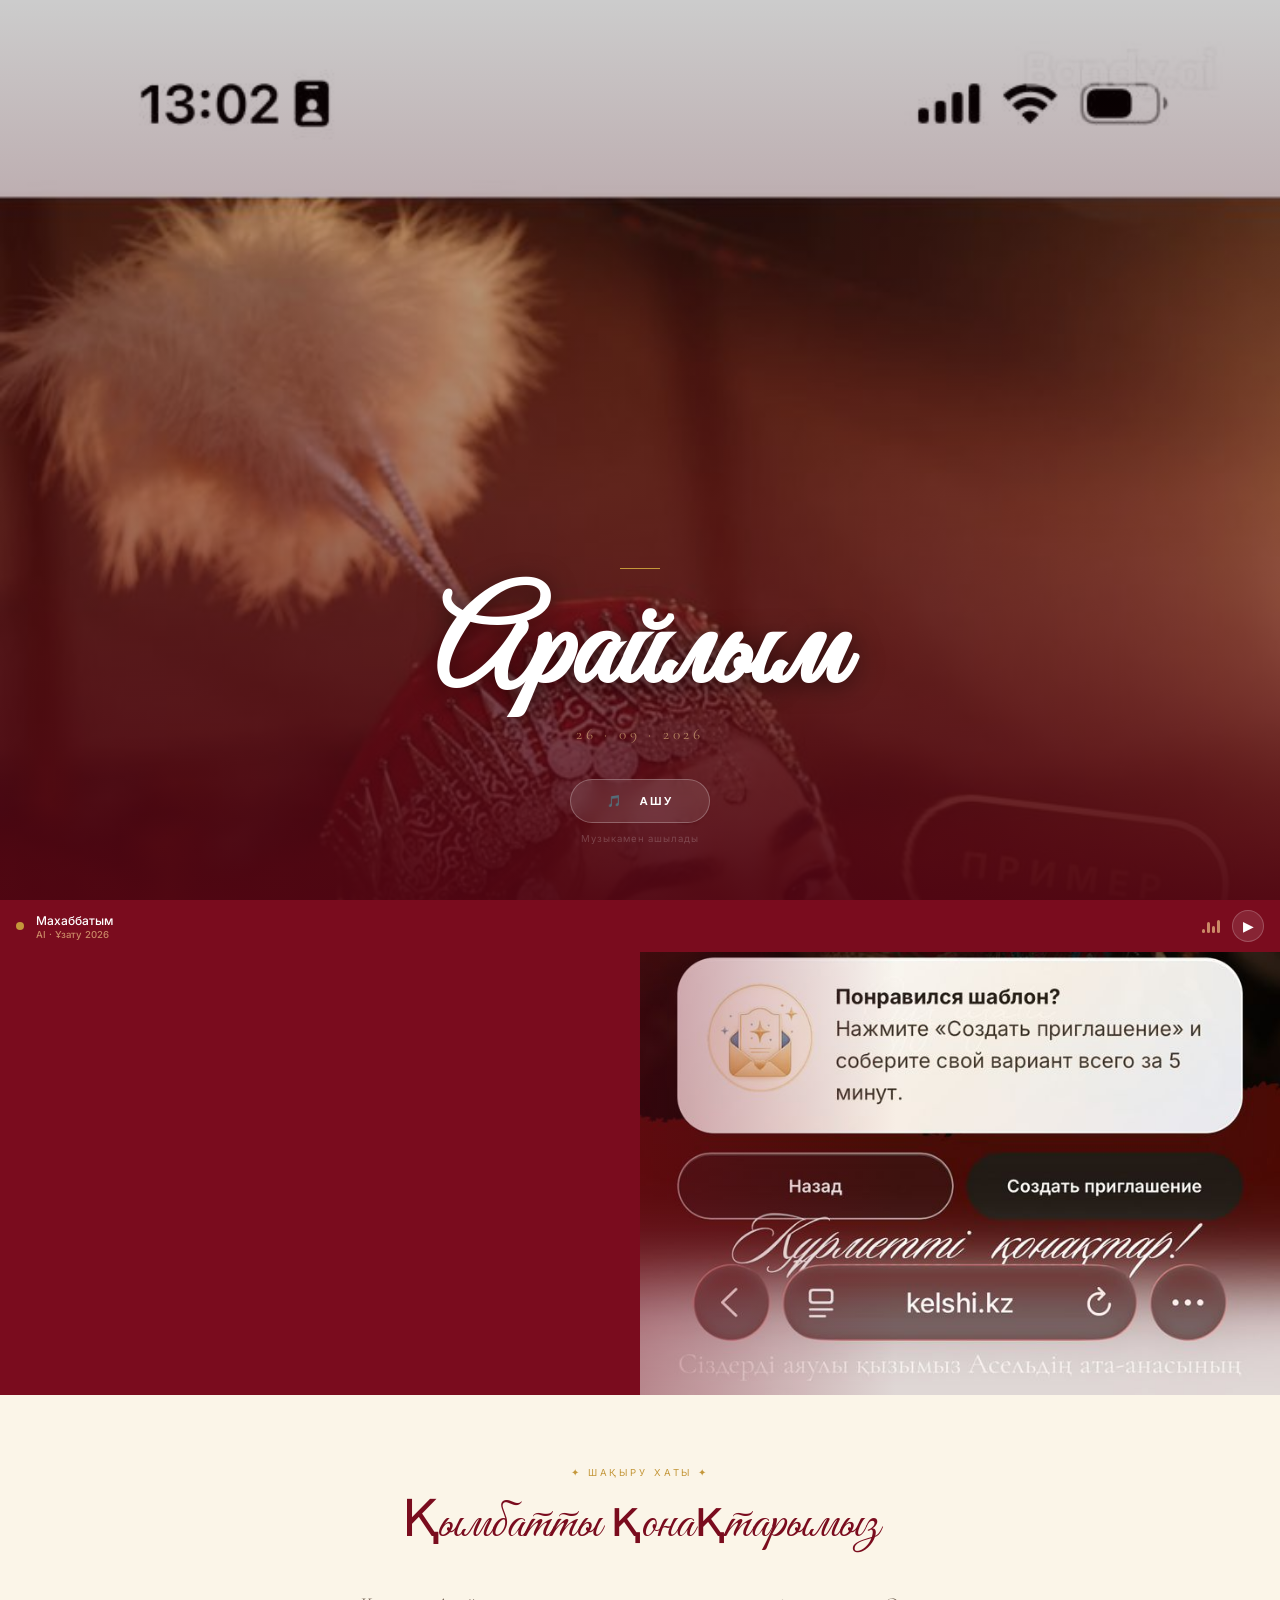
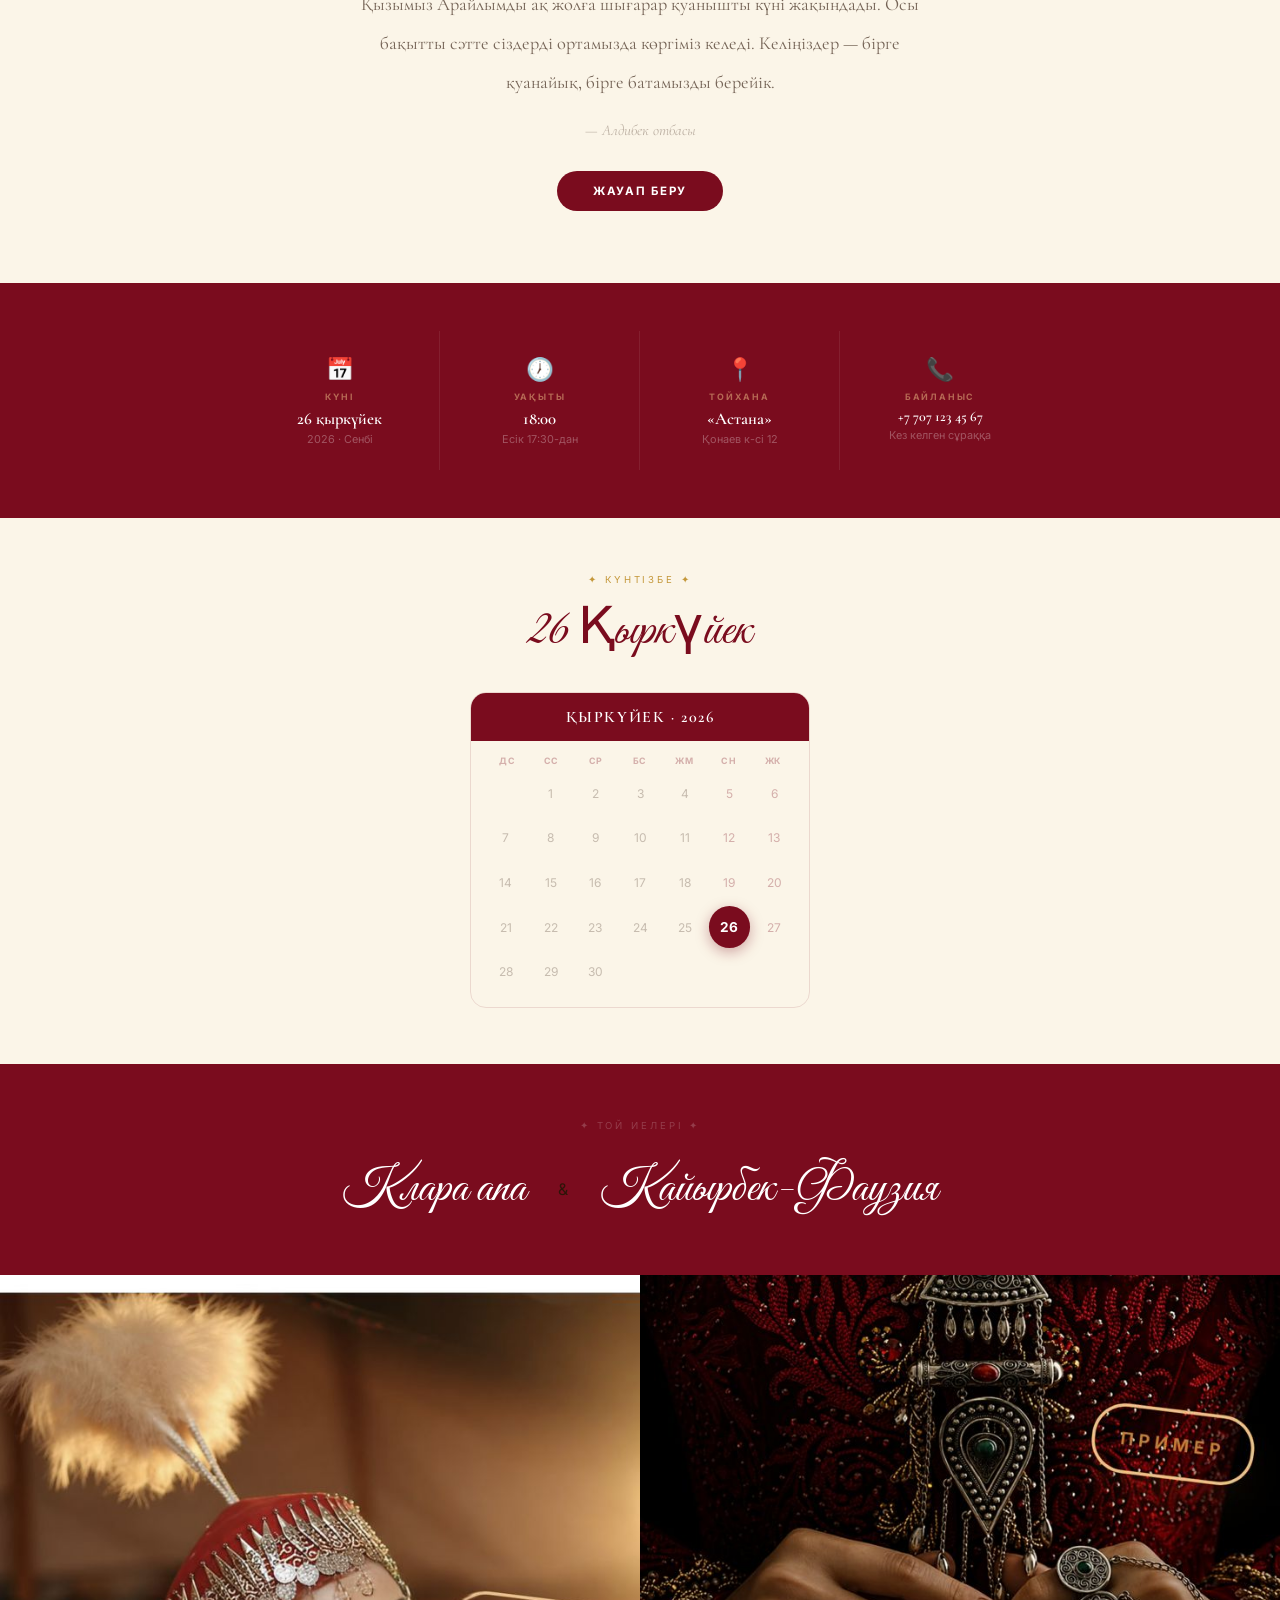
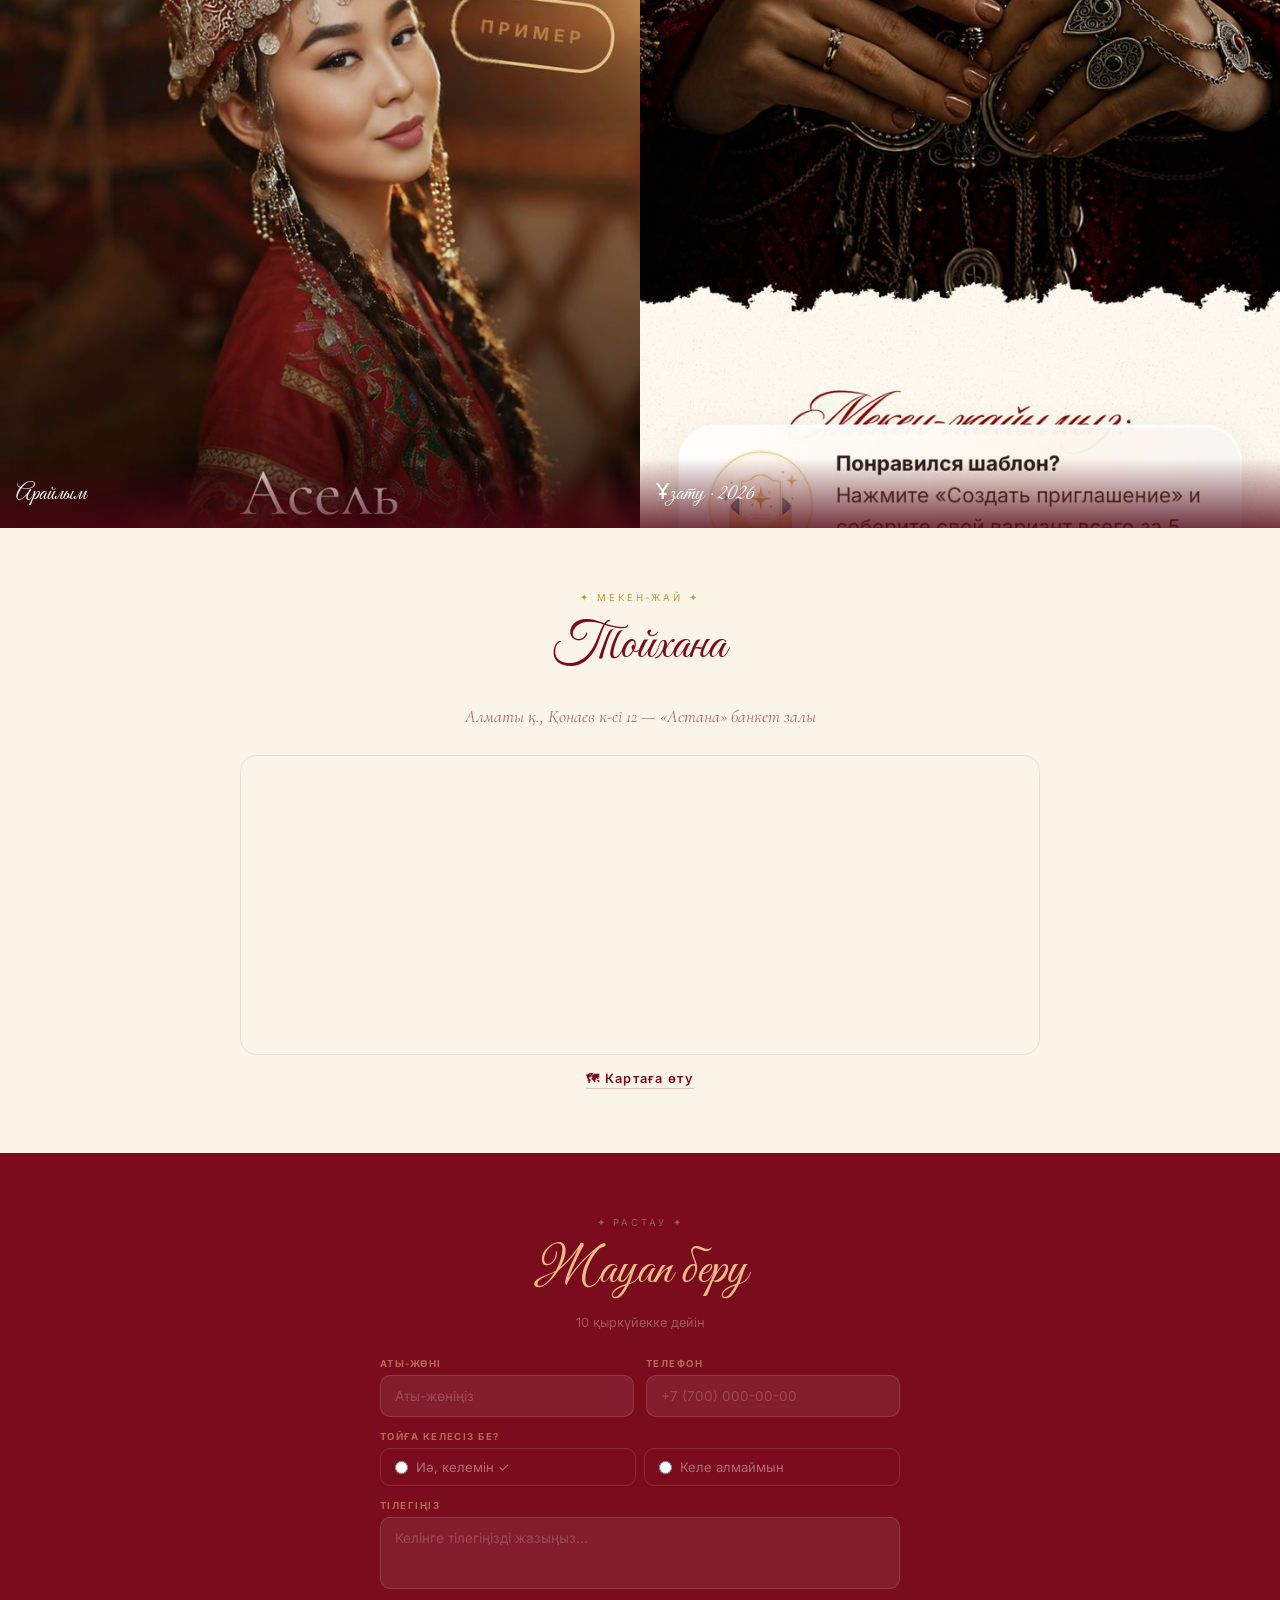
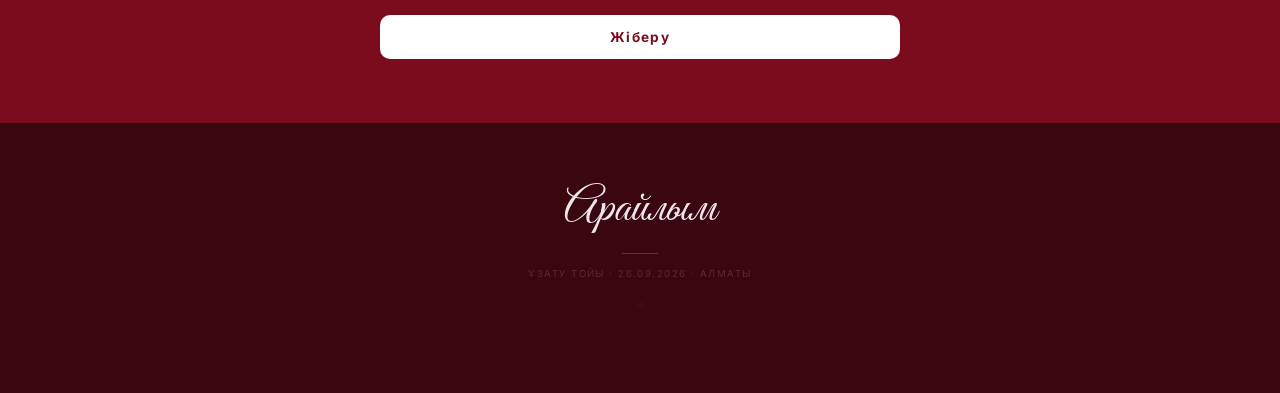
==== commit 036becb2: "Original design: split hero, horizontal details band, unique layout" ====
--- a/index.html
+++ b/index.html
@@ -4,452 +4,324 @@
   <meta charset="UTF-8"/>
   <meta name="viewport" content="width=device-width, initial-scale=1.0"/>
   <title>Ұзату — Арайлым · 26.09.2026</title>
-  <link href="https://fonts.googleapis.com/css2?family=Great+Vibes&family=Cormorant+Garamond:ital,wght@0,300;0,400;0,600;1,300;1,400;1,600&family=Inter:wght@300;400;500;600&display=swap" rel="stylesheet"/>
+  <link href="https://fonts.googleapis.com/css2?family=Great+Vibes&family=Cormorant+Garamond:ital,wght@0,300;0,400;0,600;1,400&family=Inter:wght@300;400;500;600&display=swap" rel="stylesheet"/>
   <style>
     *,*::before,*::after{box-sizing:border-box;margin:0;padding:0}
-    :root{
-      --red:#7A0C1E; --red2:#9B1229; --red3:#5C0A16;
-      --cream:#FBF5E8; --cream2:#F4ECD6;
-      --gold:#C4973A; --gold2:#E0B84A;
-      --text:#2D1508;
-    }
+    :root{--red:#7A0C1E;--cream:#FBF5E8;--gold:#C4973A;--text:#2D1508}
     html{scroll-behavior:smooth}
     body{font-family:'Inter',sans-serif;background:var(--cream);color:var(--text);overflow-x:hidden}
 
-    /* ══ SPLASH ══ */
-    #splash{
-      position:fixed;inset:0;z-index:9999;
-      display:flex;flex-direction:column;align-items:center;justify-content:center;
-      text-align:center;cursor:pointer;
-      transition:opacity 1s ease;
-      overflow:hidden;
-    }
+    /* SPLASH */
+    #splash{position:fixed;inset:0;z-index:9999;display:flex;flex-direction:column;align-items:center;justify-content:flex-end;text-align:center;transition:opacity .9s;overflow:hidden;cursor:pointer}
     #splash.hide{opacity:0;pointer-events:none}
-    .splash-bg{
-      position:absolute;inset:0;
-      background:url('photo.jpg') center top/cover no-repeat;
-    }
-    .splash-bg::after{
-      content:'';position:absolute;inset:0;
-      background:linear-gradient(to top, rgba(92,10,22,.92) 0%, rgba(92,10,22,.6) 50%, rgba(0,0,0,.5) 100%);
-    }
-    .splash-content{position:relative;z-index:1;padding:40px 32px}
-    .splash-eyebrow{font-size:.65rem;letter-spacing:.35em;text-transform:uppercase;color:rgba(255,220,150,.7);margin-bottom:18px}
-    .splash-name{
-      font-family:'Great Vibes',cursive;
-      font-size:clamp(5rem,22vw,9rem);
-      color:#fff;line-height:1;margin-bottom:6px;
-      text-shadow:0 2px 30px rgba(0,0,0,.4);
-    }
-    .splash-date{font-family:'Cormorant Garamond',serif;font-size:1rem;color:rgba(255,220,150,.6);letter-spacing:.2em;margin-bottom:44px}
-    .splash-btn{
-      background:linear-gradient(135deg,var(--red2),var(--red));
-      color:#fff;border:1px solid rgba(255,255,255,.25);
-      font-family:'Inter',sans-serif;font-size:.75rem;font-weight:600;letter-spacing:.15em;text-transform:uppercase;
-      padding:15px 44px;border-radius:50px;cursor:pointer;
-      box-shadow:0 6px 24px rgba(0,0,0,.35);
-      transition:transform .2s,box-shadow .2s;
-    }
-    .splash-btn:hover{transform:translateY(-2px);box-shadow:0 10px 32px rgba(0,0,0,.4)}
-    .splash-note{font-size:.65rem;color:rgba(255,255,255,.3);margin-top:12px;letter-spacing:.08em}
-
-    /* ══ MUSIC BAR ══ */
-    #music-bar{
-      position:fixed;bottom:0;left:0;right:0;z-index:1000;
-      background:rgba(92,10,22,.97);
-      border-top:1px solid rgba(255,255,255,.08);
-      display:flex;align-items:center;gap:12px;padding:9px 16px;
-      transform:translateY(100%);transition:transform .5s ease;
-    }
-    #music-bar.show{transform:translateY(0)}
-    .mb-vinyl{
-      width:36px;height:36px;border-radius:50%;flex-shrink:0;
-      background:conic-gradient(#3a0a0f 0deg,#5c0a16 90deg,#3a0a0f 180deg,#5c0a16 270deg);
-      border:2px solid rgba(196,151,58,.5);
-      display:flex;align-items:center;justify-content:center;
-      animation:spin 4s linear infinite paused;position:relative;
-    }
-    .mb-vinyl::after{content:'';position:absolute;width:9px;height:9px;border-radius:50%;background:var(--gold)}
-    .mb-vinyl.spin{animation-play-state:running}
-    @keyframes spin{to{transform:rotate(360deg)}}
-    .mb-info{flex:1;min-width:0}
-    .mb-title{color:#fff;font-size:.82rem;font-weight:600}
-    .mb-artist{color:var(--gold);font-size:.68rem;margin-top:1px}
-    .mb-bars{display:flex;align-items:flex-end;gap:2px;height:16px;flex-shrink:0}
-    .mb-bars span{display:block;width:3px;border-radius:2px;background:var(--gold);animation:bar 1s ease-in-out infinite alternate paused}
-    .mb-bars.go span{animation-play-state:running}
-    .mb-bars span:nth-child(1){height:5px;animation-delay:0s}
-    .mb-bars span:nth-child(2){height:13px;animation-delay:.15s}
-    .mb-bars span:nth-child(3){height:8px;animation-delay:.3s}
-    .mb-bars span:nth-child(4){height:15px;animation-delay:.1s}
-    .mb-bars span:nth-child(5){height:5px;animation-delay:.25s}
-    @keyframes bar{from{opacity:.3;transform:scaleY(.4)}to{opacity:1;transform:scaleY(1)}}
-    .mb-play{
-      width:36px;height:36px;border-radius:50%;border:none;cursor:pointer;
-      background:rgba(255,255,255,.15);color:#fff;font-size:1rem;
-      display:flex;align-items:center;justify-content:center;flex-shrink:0;
-      transition:background .2s;
-    }
-    .mb-play:hover{background:rgba(255,255,255,.25)}
-
-    /* YouTube — visible small player above music bar. iOS REQUIRES it to be visible */
-    #yt-wrap{
-      position:fixed;bottom:54px;right:0;
-      width:80px;height:45px;
-      pointer-events:none;z-index:999;
-      opacity:0.01;
-    }
-    #yt-wrap iframe{width:80px;height:45px;border:0}
-
-    /* ══ HERO ══ */
-    .hero{position:relative;min-height:100vh;overflow:hidden;display:flex;align-items:flex-end}
-    .hero-photo{
-      position:absolute;inset:0;
-      background:url('photo.jpg') center top/cover no-repeat;
-    }
-    .hero-overlay{
-      position:absolute;inset:0;
-      background:linear-gradient(to top, rgba(92,10,22,.9) 0%, rgba(92,10,22,.3) 50%, transparent 80%);
-    }
-    .hero-content{position:relative;z-index:1;width:100%;text-align:center;padding:0 24px 80px}
-    .hero-eyebrow{font-size:.65rem;letter-spacing:.3em;text-transform:uppercase;color:rgba(255,220,150,.7);margin-bottom:10px}
-    .hero-name{
-      font-family:'Great Vibes',cursive;
-      font-size:clamp(5rem,20vw,9rem);
-      color:#fff;line-height:1;
-      text-shadow:0 4px 30px rgba(0,0,0,.4);
-    }
-    .hero-date{font-family:'Cormorant Garamond',serif;font-size:1rem;color:rgba(255,220,150,.6);letter-spacing:.2em;margin-top:6px}
-    .hero-scroll{margin-top:28px;display:flex;flex-direction:column;align-items:center;gap:5px}
-    .sd{width:5px;height:5px;border-radius:50%;background:rgba(255,255,255,.4);animation:sd 1.5s infinite}
-    .sd:nth-child(2){animation-delay:.2s}.sd:nth-child(3){animation-delay:.4s}
-    @keyframes sd{0%,100%{opacity:.2}50%{opacity:.7}}
-
-    /* ══ SECTIONS ══ */
-    .sec-cream{background:var(--cream);padding:56px 24px}
-    .sec-red{background:var(--red);padding:56px 24px}
-    .sec-dark{background:var(--red3);padding:56px 24px}
-
-    .sec-head{text-align:center;margin-bottom:36px}
-    .sec-script{font-family:'Great Vibes',cursive;font-size:clamp(2.2rem,7vw,3.5rem);color:var(--red);display:block;margin-bottom:6px}
-    .sec-sub{font-size:.8rem;color:rgba(45,21,8,.4);letter-spacing:.1em}
-    .sec-red .sec-sub{color:rgba(255,255,255,.35)}
-
-    /* ══ INVITATION ══ */
-    .invite-wrap{max-width:640px;margin:0 auto;text-align:center}
-    .inv-divider{display:flex;align-items:center;gap:12px;justify-content:center;margin:20px 0}
-    .inv-dline{width:50px;height:1px;background:linear-gradient(to right,transparent,rgba(122,12,30,.3))}
-    .inv-dline.r{background:linear-gradient(to left,transparent,rgba(122,12,30,.3))}
-    .inv-divider span{color:var(--gold);font-size:.8rem}
-    .inv-greeting{font-family:'Cormorant Garamond',serif;font-size:1.2rem;font-style:italic;color:var(--red2);margin-bottom:16px}
-    .inv-body{font-family:'Cormorant Garamond',serif;font-size:1.15rem;color:rgba(45,21,8,.7);line-height:2;margin-bottom:20px}
-    .inv-meta{display:flex;flex-direction:column;gap:10px;margin:24px 0}
-    .inv-row{display:flex;align-items:center;justify-content:center;gap:8px;font-family:'Cormorant Garamond',serif;font-size:1.1rem;color:var(--text)}
-    .inv-row strong{color:var(--red2);font-weight:600}
-    .inv-family{font-family:'Cormorant Garamond',serif;font-style:italic;color:rgba(45,21,8,.35);font-size:.9rem;margin-top:16px}
-    .inv-cta{display:inline-block;margin-top:28px;background:var(--red);color:#fff;text-decoration:none;font-size:.75rem;font-weight:600;letter-spacing:.15em;text-transform:uppercase;padding:14px 38px;border-radius:50px;transition:background .2s,transform .2s}
-    .inv-cta:hover{background:var(--red2);transform:translateY(-2px)}
-
-    /* ══ DETAILS ══ */
-    .det-grid{max-width:800px;margin:0 auto;display:grid;grid-template-columns:repeat(auto-fit,minmax(160px,1fr));gap:14px}
-    .det-card{background:rgba(255,255,255,.08);border:1px solid rgba(255,255,255,.15);border-radius:14px;padding:24px 14px;text-align:center}
-    .det-icon{font-size:1.8rem;margin-bottom:10px}
-    .det-lbl{font-size:.6rem;letter-spacing:.15em;text-transform:uppercase;color:rgba(255,220,150,.5);font-weight:600;margin-bottom:5px}
-    .det-val{font-family:'Cormorant Garamond',serif;font-size:1.1rem;color:#fff;font-weight:600}
-    .det-s{font-size:.72rem;color:rgba(255,255,255,.35);margin-top:3px}
-
-    /* Calendar */
-    .cal-wrap{max-width:320px;margin:36px auto 0}
-    .cal-card{background:rgba(255,255,255,.06);border:1px solid rgba(255,255,255,.12);border-radius:14px;overflow:hidden}
-    .cal-hdr{background:rgba(255,255,255,.1);color:#fff;padding:12px 16px;text-align:center;font-family:'Cormorant Garamond',serif;font-size:1rem;font-weight:600;letter-spacing:.1em}
-    .cal-body{padding:12px}
-    .cal-dh{display:grid;grid-template-columns:repeat(7,1fr);text-align:center;font-size:.58rem;font-weight:700;color:rgba(255,220,150,.4);text-transform:uppercase;margin-bottom:5px}
-    .cal-days{display:grid;grid-template-columns:repeat(7,1fr);gap:2px;text-align:center}
-    .cd{aspect-ratio:1;display:flex;align-items:center;justify-content:center;font-size:.78rem;color:rgba(255,255,255,.3);border-radius:50%}
-    .cd.wk{color:rgba(255,220,150,.5)}
-    .cd.hl{background:linear-gradient(135deg,var(--gold),var(--gold2));color:#5C0A16!important;font-weight:700;font-size:.9rem;box-shadow:0 3px 12px rgba(196,151,58,.45);transform:scale(1.12)}
-
-    /* ══ PHOTO GRID ══ */
-    .photo-grid{max-width:860px;margin:0 auto;display:grid;grid-template-columns:1fr 1fr;gap:12px}
-    @media(max-width:560px){.photo-grid{grid-template-columns:1fr}}
-    .photo-frame{border-radius:12px;overflow:hidden;aspect-ratio:3/4;position:relative;background:var(--cream2)}
-    .photo-frame img{width:100%;height:100%;object-fit:cover}
-    .photo-overlay{position:absolute;inset:0;background:linear-gradient(to top,rgba(92,10,22,.7),transparent 50%);display:flex;align-items:flex-end;padding:16px}
-    .photo-cap{color:rgba(255,255,255,.8);font-family:'Great Vibes',cursive;font-size:1.4rem}
-
-    /* ══ YURT SECTION ══ */
-    .yurt-sec{
-      position:relative;overflow:hidden;
-      background:url('photo2.jpg') center/cover no-repeat;
-      min-height:360px;display:flex;align-items:center;justify-content:center;text-align:center;
-    }
-    .yurt-overlay{position:absolute;inset:0;background:rgba(60,5,15,.78)}
-    .yurt-text{position:relative;z-index:1;padding:60px 24px}
-    .yurt-script{font-family:'Great Vibes',cursive;font-size:clamp(2rem,8vw,4rem);color:#fff;line-height:1.4;text-shadow:0 2px 20px rgba(0,0,0,.4)}
-
-    /* ══ ADDRESS ══ */
-    .addr-text{text-align:center;margin-bottom:20px}
-    .addr-script{font-family:'Great Vibes',cursive;font-size:clamp(1.8rem,6vw,3rem);color:var(--red);margin-bottom:10px}
-    .addr-detail{font-family:'Cormorant Garamond',serif;font-size:1.2rem;color:var(--red2);font-style:italic}
-    .map-frame{border:1px solid rgba(122,12,30,.15);border-radius:16px;overflow:hidden;height:320px;margin-top:24px}
+    #splash-bg{position:absolute;inset:0;background:url('photo.jpg') center top/cover no-repeat}
+    #splash-bg::after{content:'';position:absolute;inset:0;background:linear-gradient(to top,rgba(80,5,18,.95) 0%,rgba(80,5,18,.5) 45%,rgba(0,0,0,.2) 100%)}
+    .sp-content{position:relative;z-index:1;padding:0 24px 56px;width:100%}
+    .sp-line{width:40px;height:1px;background:var(--gold);margin:0 auto 20px}
+    .sp-name{font-family:'Great Vibes',cursive;font-size:clamp(4.5rem,20vw,8rem);color:#fff;line-height:1;text-shadow:0 4px 24px rgba(0,0,0,.5)}
+    .sp-date{font-family:'Cormorant Garamond',serif;font-size:.95rem;letter-spacing:.25em;color:rgba(255,220,150,.55);margin:8px 0 36px}
+    .sp-btn{display:inline-flex;align-items:center;gap:10px;background:rgba(255,255,255,.1);border:1px solid rgba(255,255,255,.25);color:#fff;font-size:.72rem;font-weight:600;letter-spacing:.2em;text-transform:uppercase;padding:14px 36px;border-radius:50px;cursor:pointer;backdrop-filter:blur(8px);transition:background .2s}
+    .sp-btn:hover{background:rgba(255,255,255,.2)}
+    .sp-hint{font-size:.6rem;color:rgba(255,255,255,.2);margin-top:10px;letter-spacing:.1em}
+
+    /* MUSIC */
+    #mb{position:fixed;bottom:0;left:0;right:0;z-index:1000;height:52px;background:var(--red);display:flex;align-items:center;gap:12px;padding:0 16px;transform:translateY(100%);transition:transform .5s}
+    #mb.show{transform:none}
+    .mb-dot{width:8px;height:8px;border-radius:50%;background:var(--gold);animation:pulse 2s infinite paused;flex-shrink:0}
+    .mb-dot.go{animation-play-state:running}
+    @keyframes pulse{0%,100%{opacity:.3;transform:scale(.8)}50%{opacity:1;transform:scale(1.2)}}
+    .mb-t{flex:1;font-size:.75rem;color:#fff;font-weight:500}
+    .mb-t span{display:block;font-size:.6rem;color:rgba(255,220,150,.6);margin-top:1px}
+    .mb-bars{display:flex;align-items:flex-end;gap:2px;height:14px}
+    .mb-bars b{display:block;width:3px;border-radius:2px;background:rgba(255,220,150,.6);animation:bar .9s ease-in-out infinite alternate paused}
+    .mb-bars.go b{animation-play-state:running}
+    .mb-bars b:nth-child(1){height:4px;animation-delay:0s}
+    .mb-bars b:nth-child(2){height:11px;animation-delay:.12s}
+    .mb-bars b:nth-child(3){height:7px;animation-delay:.25s}
+    .mb-bars b:nth-child(4){height:13px;animation-delay:.08s}
+    @keyframes bar{from{transform:scaleY(.3);opacity:.3}to{transform:scaleY(1);opacity:.9}}
+    .mb-play{width:32px;height:32px;border-radius:50%;border:1px solid rgba(255,255,255,.2);background:rgba(255,255,255,.1);color:#fff;font-size:.9rem;cursor:pointer;display:flex;align-items:center;justify-content:center;transition:background .2s}
+    .mb-play:hover{background:rgba(255,255,255,.2)}
+    #yt-wrap{position:fixed;bottom:52px;right:0;width:1px;height:1px;overflow:hidden;pointer-events:none;z-index:998;clip:rect(0,1px,1px,0)}
+    #yt-wrap iframe{width:320px;height:180px;border:0;transform:translate(-319px,-179px)}
+
+    /* HERO — split: left text, right photo */
+    .hero{min-height:100vh;display:grid;grid-template-columns:1fr 1fr;position:relative}
+    @media(max-width:700px){.hero{grid-template-columns:1fr;grid-template-rows:auto 55vw}}
+    .hero-left{background:var(--red);display:flex;flex-direction:column;justify-content:center;padding:60px 48px;position:relative;z-index:1}
+    @media(max-width:700px){.hero-left{padding:48px 28px 32px}}
+    .hero-tag{font-size:.6rem;letter-spacing:.3em;text-transform:uppercase;color:rgba(255,220,150,.5);margin-bottom:20px}
+    .hero-name{font-family:'Great Vibes',cursive;font-size:clamp(4rem,8vw,7rem);color:#fff;line-height:1;margin-bottom:16px}
+    .hero-divider{width:48px;height:2px;background:var(--gold);margin-bottom:20px}
+    .hero-info{color:rgba(255,255,255,.6);font-family:'Cormorant Garamond',serif;font-size:1.1rem;line-height:1.9}
+    .hero-info strong{color:rgba(255,220,150,.8);font-weight:600}
+    .hero-right{position:relative;overflow:hidden}
+    .hero-right img{width:100%;height:100%;object-fit:cover;object-position:center top}
+    .hero-right::after{content:'';position:absolute;inset:0;background:linear-gradient(to right,rgba(122,12,30,.4),transparent 40%)}
+    @media(max-width:700px){.hero-right::after{background:linear-gradient(to bottom,var(--red) 0%,transparent 30%)}}
+
+    /* ORNAMENT DIVIDER */
+    .orn-div{display:flex;align-items:center;gap:0;overflow:hidden}
+    .orn-div svg{flex-shrink:0}
+
+    /* INVITATION */
+    .inv-sec{padding:72px 24px;background:var(--cream);text-align:center}
+    .sec-label{font-size:.6rem;letter-spacing:.3em;text-transform:uppercase;color:var(--gold);margin-bottom:10px;display:block}
+    .sec-title{font-family:'Great Vibes',cursive;font-size:clamp(2rem,6vw,3.2rem);color:var(--red);display:block;margin-bottom:28px}
+    .inv-text{max-width:580px;margin:0 auto;font-family:'Cormorant Garamond',serif;font-size:1.15rem;color:rgba(45,21,8,.65);line-height:2.1}
+    .inv-sign{font-family:'Cormorant Garamond',serif;font-style:italic;color:rgba(45,21,8,.3);margin-top:20px;font-size:.95rem}
+    .inv-cta{display:inline-block;margin-top:32px;background:var(--red);color:#fff;padding:13px 36px;border-radius:50px;font-size:.72rem;font-weight:700;letter-spacing:.15em;text-transform:uppercase;text-decoration:none;transition:opacity .2s}
+    .inv-cta:hover{opacity:.85}
+
+    /* DETAILS BAND */
+    .det-band{background:var(--red);padding:48px 24px}
+    .det-row{max-width:860px;margin:0 auto;display:flex;flex-wrap:wrap;justify-content:center;gap:0}
+    .det-item{flex:1;min-width:140px;max-width:200px;text-align:center;padding:24px 16px;border-right:1px solid rgba(255,255,255,.08)}
+    .det-item:last-child{border-right:none}
+    @media(max-width:600px){.det-item{border-right:none;border-bottom:1px solid rgba(255,255,255,.08);min-width:45%}}
+    .det-icon{font-size:1.4rem;margin-bottom:8px}
+    .det-lbl{font-size:.55rem;letter-spacing:.2em;text-transform:uppercase;color:rgba(255,220,150,.45);font-weight:700;margin-bottom:6px}
+    .det-val{font-family:'Cormorant Garamond',serif;color:#fff;font-size:1.05rem;font-weight:600}
+    .det-sub{font-size:.68rem;color:rgba(255,255,255,.3);margin-top:3px}
+
+    /* CALENDAR */
+    .cal-sec{background:var(--cream);padding:56px 24px;text-align:center}
+    .cal-wrap{max-width:340px;margin:28px auto 0;border:1px solid rgba(122,12,30,.12);border-radius:16px;overflow:hidden}
+    .cal-head{background:var(--red);color:#fff;padding:14px;font-family:'Cormorant Garamond',serif;font-size:1rem;font-weight:600;letter-spacing:.1em}
+    .cal-body{padding:14px}
+    .cal-dh{display:grid;grid-template-columns:repeat(7,1fr);text-align:center;font-size:.55rem;font-weight:700;color:rgba(122,12,30,.3);letter-spacing:.05em;text-transform:uppercase;margin-bottom:6px}
+    .cal-days{display:grid;grid-template-columns:repeat(7,1fr);gap:3px}
+    .cd{aspect-ratio:1;display:flex;align-items:center;justify-content:center;font-size:.75rem;color:rgba(45,21,8,.25);border-radius:50%}
+    .cd.wk{color:rgba(122,12,30,.3)}
+    .cd.hl{background:var(--red);color:#fff!important;font-weight:700;font-size:.85rem;box-shadow:0 4px 14px rgba(122,12,30,.35)}
+
+    /* TOY IELERI */
+    .ti-sec{background:var(--red);padding:56px 24px;text-align:center}
+    .ti-names{display:flex;justify-content:center;align-items:center;gap:32px;margin-top:28px;flex-wrap:wrap}
+    .ti-name{font-family:'Great Vibes',cursive;font-size:clamp(2rem,6vw,3rem);color:#fff}
+    .ti-sep{color:rgba(255,220,150,.3);font-size:1.5rem}&amp;
+    .ti-amp{color:rgba(255,220,150,.35);font-family:'Cormorant Garamond',serif;font-style:italic;font-size:1.8rem}
+
+    /* PHOTO STRIP */
+    .photo-strip{display:grid;grid-template-columns:repeat(2,1fr)}
+    .ps-frame{aspect-ratio:3/4;overflow:hidden;position:relative}
+    .ps-frame img{width:100%;height:100%;object-fit:cover;transition:transform .6s}
+    .ps-frame:hover img{transform:scale(1.04)}
+    .ps-cap{position:absolute;bottom:0;left:0;right:0;padding:20px 16px;background:linear-gradient(to top,rgba(80,5,18,.8),transparent);color:#fff;font-family:'Great Vibes',cursive;font-size:1.4rem}
+
+    /* MAP */
+    .map-sec{background:var(--cream);padding:64px 24px;text-align:center}
+    .map-addr{font-family:'Cormorant Garamond',serif;font-size:1.1rem;font-style:italic;color:rgba(122,12,30,.6);margin:12px 0 28px}
+    .map-frame{max-width:800px;margin:0 auto;border-radius:16px;overflow:hidden;height:300px;border:1px solid rgba(122,12,30,.1)}
     .map-frame iframe{width:100%;height:100%;border:0}
-    .map-btn{display:inline-flex;align-items:center;gap:8px;margin-top:16px;background:var(--red);color:#fff;border-radius:50px;padding:12px 28px;font-size:.8rem;font-weight:600;letter-spacing:.1em;text-decoration:none;transition:background .2s,transform .2s}
-    .map-btn:hover{background:var(--red2);transform:translateY(-2px)}
-
-    /* ══ RSVP ══ */
-    .rsvp-card{max-width:560px;margin:32px auto 0;background:rgba(255,255,255,.07);border:1px solid rgba(255,255,255,.15);border-radius:20px;padding:40px 32px}
-    @media(max-width:560px){.rsvp-card{padding:26px 16px}}
-    .fg{margin-bottom:16px}
-    .fl{display:block;font-size:.64rem;font-weight:600;letter-spacing:.12em;text-transform:uppercase;color:rgba(255,220,150,.5);margin-bottom:7px}
-    .fg input,.fg select,.fg textarea{width:100%;padding:12px 14px;border:1px solid rgba(255,255,255,.15);border-radius:10px;font-family:'Inter',sans-serif;font-size:.88rem;color:#fff;background:rgba(255,255,255,.07);outline:none;transition:border-color .2s}
-    .fg input:focus,.fg select:focus,.fg textarea:focus{border-color:rgba(255,220,150,.5)}
-    .fg input::placeholder,.fg textarea::placeholder{color:rgba(255,255,255,.25)}
-    .fg select option{background:var(--red3);color:#fff}
-    .fg textarea{resize:none;min-height:80px}
-    .frow{display:grid;grid-template-columns:1fr 1fr;gap:14px}
+    .map-link{display:inline-flex;align-items:center;gap:8px;margin-top:16px;color:var(--red);font-size:.8rem;font-weight:600;letter-spacing:.1em;text-decoration:none;border-bottom:1px solid rgba(122,12,30,.2);padding-bottom:2px}
+
+    /* RSVP */
+    .rsvp-sec{background:var(--red);padding:64px 24px;text-align:center}
+    .rsvp-sec .sec-title{color:rgba(255,220,150,.85)}
+    .rsvp-sec .sec-label{color:rgba(255,255,255,.3)}
+    .form-box{max-width:520px;margin:28px auto 0;text-align:left}
+    .fl{display:block;font-size:.6rem;font-weight:700;letter-spacing:.15em;text-transform:uppercase;color:rgba(255,220,150,.45);margin-bottom:6px}
+    .fg{margin-bottom:14px}
+    .fg input,.fg select,.fg textarea{width:100%;padding:12px 14px;background:rgba(255,255,255,.07);border:1px solid rgba(255,255,255,.12);border-radius:10px;color:#fff;font-family:'Inter',sans-serif;font-size:.85rem;outline:none;transition:border-color .2s}
+    .fg input:focus,.fg select:focus,.fg textarea:focus{border-color:rgba(255,220,150,.4)}
+    .fg input::placeholder,.fg textarea::placeholder{color:rgba(255,255,255,.2)}
+    .fg select option{background:#5c0a16;color:#fff}
+    .fg textarea{resize:none;min-height:72px}
+    .frow{display:grid;grid-template-columns:1fr 1fr;gap:12px}
     @media(max-width:480px){.frow{grid-template-columns:1fr}}
     .fg.err input,.fg.err select{border-color:#e74c3c}
-    .ferr{display:none;font-size:.7rem;color:#e74c3c;margin-top:3px}
+    .ferr{display:none;font-size:.65rem;color:#e74c3c;margin-top:3px}
     .fg.err .ferr{display:block}
-    .radio-row{display:flex;gap:10px;flex-wrap:wrap}
-    .ropt{flex:1;min-width:130px;display:flex;align-items:center;gap:8px;border:1px solid rgba(255,255,255,.15);border-radius:10px;padding:11px 14px;cursor:pointer;transition:all .2s;font-size:.84rem;color:rgba(255,255,255,.5);background:rgba(255,255,255,.05)}
-    .ropt input{accent-color:var(--gold);width:auto;padding:0;border:none;background:none}
-    .ropt.sel{border-color:rgba(255,220,150,.5);background:rgba(255,220,150,.08);color:rgba(255,220,150,.9);font-weight:600}
-    .sub-btn{width:100%;padding:14px;background:rgba(255,255,255,.12);color:#fff;border:1px solid rgba(255,255,255,.2);border-radius:12px;font-family:'Inter',sans-serif;font-size:.88rem;font-weight:700;letter-spacing:.1em;cursor:pointer;transition:background .2s,transform .2s;margin-top:6px}
-    .sub-btn:hover{background:rgba(255,255,255,.2);transform:translateY(-2px)}
-    .rsvp-ok{display:none;text-align:center;padding:36px 16px}
-    .rsvp-ok .ok-icon{font-size:2.5rem;margin-bottom:14px}
+    .radio-row{display:flex;gap:8px;flex-wrap:wrap}
+    .ropt{flex:1;min-width:130px;border:1px solid rgba(255,255,255,.12);border-radius:10px;padding:10px 14px;cursor:pointer;display:flex;align-items:center;gap:8px;font-size:.82rem;color:rgba(255,255,255,.4);transition:all .2s}
+    .ropt input{accent-color:var(--gold);width:auto;padding:0;background:none;border:none}
+    .ropt.sel{border-color:rgba(255,220,150,.4);color:rgba(255,220,150,.9);background:rgba(255,220,150,.06)}
+    .sub-btn{width:100%;margin-top:8px;padding:14px;background:#fff;color:var(--red);border:none;border-radius:10px;font-family:'Inter',sans-serif;font-weight:700;font-size:.85rem;letter-spacing:.1em;cursor:pointer;transition:opacity .2s}
+    .sub-btn:hover{opacity:.9}
+    .rsvp-ok{display:none;text-align:center;padding:40px 0}
+    .rsvp-ok .ok-star{font-size:2rem;color:var(--gold);margin-bottom:12px}
     .rsvp-ok h3{font-family:'Great Vibes',cursive;font-size:2.5rem;color:rgba(255,220,150,.9);margin-bottom:8px}
-    .rsvp-ok p{color:rgba(255,255,255,.45);font-size:.9rem}
-
-    /* ══ FOOTER ══ */
-    footer{background:var(--red3);text-align:center;padding:56px 24px 100px}
-    .foot-name{font-family:'Great Vibes',cursive;font-size:3.5rem;color:#fff;text-shadow:0 2px 14px rgba(0,0,0,.3)}
-    .foot-copy{color:rgba(255,255,255,.25);font-size:.7rem;margin-top:6px;letter-spacing:.12em;text-transform:uppercase}
-    .foot-admin{display:inline-block;margin-top:24px;color:rgba(255,255,255,.06);font-size:.7rem;text-decoration:none}
-    .foot-admin:hover{color:rgba(255,255,255,.2)}
-
-    /* Reveal */
-    .r{opacity:0;transform:translateY(24px);transition:opacity .7s ease,transform .7s ease}
+    .rsvp-ok p{color:rgba(255,255,255,.4);font-size:.88rem}
+
+    /* FOOTER */
+    footer{background:#3a0610;text-align:center;padding:56px 24px 80px}
+    .ft-name{font-family:'Great Vibes',cursive;font-size:3rem;color:rgba(255,255,255,.9)}
+    .ft-line{width:36px;height:1px;background:rgba(255,220,150,.2);margin:14px auto}
+    .ft-copy{font-size:.6rem;color:rgba(255,255,255,.15);letter-spacing:.15em;text-transform:uppercase}
+    .ft-adm{display:inline-block;margin-top:20px;color:rgba(255,255,255,.04);font-size:.65rem;text-decoration:none}
+    .ft-adm:hover{color:rgba(255,255,255,.15)}
+
+    /* REVEAL */
+    .r{opacity:0;transform:translateY(20px);transition:opacity .7s,transform .7s}
     .r.v{opacity:1;transform:none}
   </style>
 </head>
 <body>
 
-<!-- ══ SPLASH ══ -->
+<!-- SPLASH -->
 <div id="splash" onclick="enterSite()">
-  <div class="splash-bg"></div>
-  <div class="splash-content">
-    <p class="splash-eyebrow">Ұзату тойына шақырамыз</p>
-    <h1 class="splash-name">Арайлым</h1>
-    <p class="splash-date">26 · 09 · 2026</p>
-    <button class="splash-btn">🎵 &nbsp; Кіру</button>
-    <p class="splash-note">Музыкамен ашылады</p>
+  <div id="splash-bg"></div>
+  <div class="sp-content">
+    <div class="sp-line"></div>
+    <h1 class="sp-name">Арайлым</h1>
+    <p class="sp-date">26 · 09 · 2026</p>
+    <button class="sp-btn">🎵 &nbsp; Ашу</button>
+    <p class="sp-hint">Музыкамен ашылады</p>
   </div>
 </div>
 
-<!-- ══ HERO ══ -->
+<!-- HERO -->
 <section class="hero">
-  <div class="hero-photo"></div>
-  <div class="hero-overlay"></div>
-  <div class="hero-content">
-    <p class="hero-eyebrow">Сізді қуана шақырамыз</p>
-    <h1 class="hero-name">Арайлым</h1>
-    <p class="hero-date">26 · 09 · 2026</p>
-    <div class="hero-scroll"><div class="sd"></div><div class="sd"></div><div class="sd"></div></div>
-  </div>
-</section>
-
-<!-- Torn edge → cream -->
-<svg style="display:block;margin-bottom:-2px" viewBox="0 0 1440 60" preserveAspectRatio="none" xmlns="http://www.w3.org/2000/svg">
-  <path d="M0,60 L0,22 C60,8 90,30 140,18 C190,6 220,28 280,14 C340,0 370,24 430,12 C490,0 520,30 580,16 C640,2 670,26 730,14 C790,2 820,28 880,16 C940,4 970,24 1030,10 C1090,-4 1120,22 1180,12 C1240,2 1280,26 1330,14 C1380,2 1410,20 1440,8 L1440,60 Z" fill="#FBF5E8"/>
-</svg>
-
-<!-- ══ INVITATION ══ -->
-<section class="sec-cream">
-  <div class="invite-wrap">
-    <div class="sec-head r"><span class="sec-script">Шақыру хаты</span></div>
-    <div class="r">
-      <div class="inv-divider"><div class="inv-dline"></div><span>❖</span><div class="inv-dline r"></div></div>
-      <p class="inv-greeting">Қымбатты қонақтарымыз,</p>
-      <p class="inv-body">Қызымыз Арайлымды ақ жолға шығарар қуанышты күні жақындады. Осы бақытты сәтте сіздерді ортамызда көргіміз келеді. Келіңіздер — бірге қуанайық, бірге батамызды берейік.</p>
-      <div class="inv-meta">
-        <div class="inv-row">📅 &nbsp;<strong>26 қыркүйек 2026 · Сенбі</strong></div>
-        <div class="inv-row">🕖 &nbsp;<span>Сағат 18:00 · Есік 17:30-дан</span></div>
-        <div class="inv-row">📍 &nbsp;<span>«Астана» банкет залы, Алматы</span></div>
-      </div>
-      <p class="inv-family">— Алдибек отбасы</p>
-      <a href="#rsvp" class="inv-cta">Жауап беру</a>
+  <div class="hero-left">
+    <p class="hero-tag r">Ұзату тойына шақырамыз</p>
+    <h1 class="hero-name r">Арайлым</h1>
+    <div class="hero-divider r"></div>
+    <div class="hero-info r">
+      <strong>26 қыркүйек 2026</strong><br>
+      Сенбі · Сағат 18:00<br>
+      «Астана» банкет залы<br>
+      Қонаев к-сі 12, Алматы
     </div>
   </div>
-</section>
-
-<!-- Torn edge cream → red -->
-<svg style="display:block;margin-top:-2px" viewBox="0 0 1440 60" preserveAspectRatio="none" xmlns="http://www.w3.org/2000/svg">
-  <path d="M0,0 L0,38 C50,56 80,32 140,48 C200,64 240,36 300,52 C360,68 400,40 460,54 C520,68 560,38 620,52 C680,66 720,42 780,56 C840,70 880,44 940,58 C1000,72 1040,46 1100,60 C1160,74 1200,48 1260,62 C1320,76 1380,50 1440,60 L1440,0 Z" fill="#FBF5E8"/>
-</svg>
-
-<!-- ══ DETAILS ══ -->
-<section class="sec-red">
-  <div class="sec-head r"><span class="sec-script" style="color:rgba(255,220,150,.85)">Той туралы</span></div>
-  <div class="det-grid r">
-    <div class="det-card"><div class="det-icon">📅</div><div class="det-lbl">Күні</div><div class="det-val">26 қыркүйек</div><div class="det-s">2026 · Сенбі</div></div>
-    <div class="det-card"><div class="det-icon">🕖</div><div class="det-lbl">Уақыты</div><div class="det-val">18:00</div><div class="det-s">Есік 17:30-дан</div></div>
-    <div class="det-card"><div class="det-icon">📍</div><div class="det-lbl">Тойхана</div><div class="det-val">«Астана»</div><div class="det-s">Қонаев к-сі 12</div></div>
-<div class="det-card"><div class="det-icon">📞</div><div class="det-lbl">Байланыс</div><div class="det-val" style="font-size:.92rem">+7 707 123 45 67</div><div class="det-s">Кез келген сұраққа</div></div>
-  </div>
+  <div class="hero-right r">
+    <img src="photo.jpg" alt="Арайлым"/>
+  </div>
+</section>
+
+<!-- INVITATION -->
+<section class="inv-sec">
+  <span class="sec-label r">✦ шақыру хаты ✦</span>
+  <span class="sec-title r">Қымбатты қонақтарымыз</span>
+  <p class="inv-text r">Қызымыз Арайлымды ақ жолға шығарар қуанышты күні жақындады. Осы бақытты сәтте сіздерді ортамызда көргіміз келеді. Келіңіздер — бірге қуанайық, бірге батамызды берейік.</p>
+  <p class="inv-sign r">— Алдибек отбасы</p>
+  <a href="#rsvp" class="inv-cta r">Жауап беру</a>
+</section>
+
+<!-- DETAILS -->
+<div class="det-band">
+  <div class="det-row r">
+    <div class="det-item"><div class="det-icon">📅</div><div class="det-lbl">Күні</div><div class="det-val">26 қыркүйек</div><div class="det-sub">2026 · Сенбі</div></div>
+    <div class="det-item"><div class="det-icon">🕖</div><div class="det-lbl">Уақыты</div><div class="det-val">18:00</div><div class="det-sub">Есік 17:30-дан</div></div>
+    <div class="det-item"><div class="det-icon">📍</div><div class="det-lbl">Тойхана</div><div class="det-val">«Астана»</div><div class="det-sub">Қонаев к-сі 12</div></div>
+    <div class="det-item"><div class="det-icon">📞</div><div class="det-lbl">Байланыс</div><div class="det-val" style="font-size:.88rem">+7 707 123 45 67</div><div class="det-sub">Кез келген сұраққа</div></div>
+  </div>
+</div>
+
+<!-- CALENDAR -->
+<section class="cal-sec">
+  <span class="sec-label r">✦ күнтізбе ✦</span>
+  <span class="sec-title r">26 Қыркүйек</span>
   <div class="cal-wrap r">
-    <div class="cal-card">
-      <div class="cal-hdr">ҚЫРКҮЙЕК · 2026</div>
-      <div class="cal-body">
-        <div class="cal-dh"><span>Дс</span><span>Сс</span><span>Ср</span><span>Бс</span><span>Жм</span><span>Сн</span><span>Жк</span></div>
-        <div class="cal-days" id="cal"></div>
-      </div>
+    <div class="cal-head">ҚЫРКҮЙЕК · 2026</div>
+    <div class="cal-body">
+      <div class="cal-dh"><span>Дс</span><span>Сс</span><span>Ср</span><span>Бс</span><span>Жм</span><span>Сн</span><span>Жк</span></div>
+      <div class="cal-days" id="cal"></div>
     </div>
   </div>
 </section>
 
-<!-- Torn red → cream -->
-<svg style="display:block;margin-bottom:-2px" viewBox="0 0 1440 60" preserveAspectRatio="none" xmlns="http://www.w3.org/2000/svg">
-  <path d="M0,60 L0,38 C50,20 80,44 140,28 C200,12 240,40 300,24 C360,8 400,36 460,22 C520,8 560,38 620,20 C680,2 720,34 780,18 C840,2 880,32 940,18 C1000,4 1040,30 1100,16 C1160,2 1200,28 1260,14 C1320,0 1380,22 1440,10 L1440,60 Z" fill="#FBF5E8"/>
-</svg>
-
-<!-- ══ PHOTOS ══ -->
-<section class="sec-cream">
-  <div class="sec-head r"><span class="sec-script">Сурет галереясы</span></div>
-  <div class="photo-grid r">
-    <div class="photo-frame">
-      <img src="photo.jpg" alt="" loading="lazy" style="object-position:center 15%"/>
-      <div class="photo-overlay"><span class="photo-cap">Арайлым</span></div>
-    </div>
-    <div class="photo-frame">
-      <img src="photo4.jpg" alt="" loading="lazy"/>
-      <div class="photo-overlay"><span class="photo-cap">Ұзату тойы</span></div>
-    </div>
-  </div>
-</section>
-
-<!-- Torn → red -->
-<svg style="display:block;margin-top:-2px" viewBox="0 0 1440 60" preserveAspectRatio="none" xmlns="http://www.w3.org/2000/svg">
-  <path d="M0,0 L0,32 C60,50 90,24 150,42 C210,58 240,28 300,46 C360,62 400,32 460,50 C520,66 560,36 620,52 C680,66 720,38 780,54 C840,68 880,38 940,56 C1000,72 1040,42 1100,58 C1160,72 1200,44 1260,60 C1320,74 1380,46 1440,60 L1440,0 Z" fill="#FBF5E8"/>
-</svg>
-
-<!-- ══ ТОЙ ИЕЛЕРІ ══ -->
-<section class="sec-red" style="text-align:center;padding:48px 24px">
-  <p style="font-family:'Cormorant Garamond',serif;font-size:.8rem;letter-spacing:.2em;text-transform:uppercase;color:rgba(255,220,150,.5);margin-bottom:16px">Той иелері:</p>
-  <div style="display:flex;justify-content:center;gap:40px;flex-wrap:wrap">
-    <div>
-      <p style="font-family:'Great Vibes',cursive;font-size:clamp(1.8rem,6vw,2.8rem);color:#fff">Клара апа</p>
-    </div>
-    <div style="border-left:1px solid rgba(255,255,255,.1);padding-left:40px">
-      <p style="font-family:'Great Vibes',cursive;font-size:clamp(1.8rem,6vw,2.8rem);color:#fff">Кайырбек-Фаузия</p>
-    </div>
-  </div>
-</section>
-
-<!-- ══ YURT ══ -->
-<div class="yurt-sec">
-  <div class="yurt-overlay"></div>
-  <div class="yurt-text r">
-    <p class="yurt-script">Тойымыздың қадірлі қонағы болыңыздар!</p>
+<!-- TOY IELERI -->
+<section class="ti-sec">
+  <span class="sec-label r" style="color:rgba(255,255,255,.2)">✦ той иелері ✦</span>
+  <div class="ti-names r">
+    <span class="ti-name">Клара апа</span>
+    <span class="ti-amp">&amp;</span>
+    <span class="ti-name">Кайырбек-Фаузия</span>
+  </div>
+</section>
+
+<!-- PHOTO STRIP -->
+<div class="photo-strip">
+  <div class="ps-frame">
+    <img src="photo.jpg" alt="" style="object-position:center 15%"/>
+    <div class="ps-cap">Арайлым</div>
+  </div>
+  <div class="ps-frame">
+    <img src="photo4.jpg" alt=""/>
+    <div class="ps-cap">Ұзату · 2026</div>
   </div>
 </div>
 
-<!-- Torn → cream -->
-<svg style="display:block;margin-bottom:-2px" viewBox="0 0 1440 60" preserveAspectRatio="none" xmlns="http://www.w3.org/2000/svg">
-  <path d="M0,60 L0,28 C70,10 100,36 170,20 C240,4 270,32 340,16 C410,0 440,30 510,14 C580,-2 610,28 680,14 C750,0 780,26 850,12 C920,-2 950,24 1020,10 C1090,-4 1120,20 1190,8 C1260,-4 1300,18 1370,8 C1400,4 1420,14 1440,6 L1440,60 Z" fill="#FBF5E8"/>
-</svg>
-
-<!-- ══ MAP ══ -->
-<section class="sec-cream" id="venue" style="text-align:center">
-  <div style="max-width:800px;margin:0 auto">
-    <div class="addr-text r">
-      <p class="addr-script">Мекен-жайымыз:</p>
-      <p class="addr-detail">Алматы қ., Қонаев к-сі 12 — «Астана» банкет залы</p>
-    </div>
-    <div class="map-frame r"><iframe src="https://widgets.2gis.com/widget?type=firmsonmap&options=%7B%22pos%22%3A%7B%22lon%22%3A76.9286%2C%22lat%22%3A43.2565%2C%22zoom%22%3A16%7D%2C%22opt%22%3A%7B%22city%22%3A%22almaty%22%7D%7D" allowfullscreen loading="lazy"></iframe></div>
-    <a class="map-btn r" href="https://2gis.kz/almaty?m=76.9286%2C43.2565%2F16" target="_blank">🗺 Картаға өту</a>
-  </div>
-</section>
-
-<!-- Torn → red -->
-<svg style="display:block;margin-top:-2px" viewBox="0 0 1440 60" preserveAspectRatio="none" xmlns="http://www.w3.org/2000/svg">
-  <path d="M0,0 L0,32 C60,50 90,24 150,42 C210,58 240,28 300,46 C360,62 400,32 460,50 C520,66 560,36 620,52 C680,66 720,38 780,54 C840,68 880,38 940,56 C1000,72 1040,42 1100,58 C1160,72 1200,44 1260,60 C1320,74 1380,46 1440,60 L1440,0 Z" fill="#FBF5E8"/>
-</svg>
-
-<!-- ══ RSVP ══ -->
-<section class="sec-red" id="rsvp" style="text-align:center">
-  <div class="sec-head r">
-    <span class="sec-script" style="color:rgba(255,220,150,.85)">Жауап беру</span>
-    <p class="sec-sub">10 қыркүйекке дейін жауап берсеңіз өтінеміз</p>
-  </div>
-  <div class="rsvp-card r">
-    <div class="rsvp-ok" id="rsvp-success">
-      <div class="ok-icon">🌹</div>
-      <h3 id="success-title"></h3>
-      <p id="success-msg"></p>
+<!-- MAP -->
+<section class="map-sec" id="venue">
+  <span class="sec-label r">✦ мекен-жай ✦</span>
+  <span class="sec-title r">Тойхана</span>
+  <p class="map-addr r">Алматы қ., Қонаев к-сі 12 — «Астана» банкет залы</p>
+  <div class="map-frame r"><iframe src="https://widgets.2gis.com/widget?type=firmsonmap&options=%7B%22pos%22%3A%7B%22lon%22%3A76.9286%2C%22lat%22%3A43.2565%2C%22zoom%22%3A16%7D%2C%22opt%22%3A%7B%22city%22%3A%22almaty%22%7D%7D" allowfullscreen loading="lazy"></iframe></div>
+  <a class="map-link r" href="https://2gis.kz/almaty?m=76.9286%2C43.2565%2F16" target="_blank">🗺 Картаға өту</a>
+</section>
+
+<!-- RSVP -->
+<section class="rsvp-sec" id="rsvp">
+  <span class="sec-label r">✦ растау ✦</span>
+  <span class="sec-title r">Жауап беру</span>
+  <p style="color:rgba(255,255,255,.3);font-size:.8rem;margin-top:-16px;margin-bottom:4px" class="r">10 қыркүйекке дейін</p>
+  <div class="form-box">
+    <div class="rsvp-ok" id="rsvp-ok">
+      <div class="ok-star">✦</div>
+      <h3 id="ok-title"></h3>
+      <p id="ok-msg"></p>
     </div>
     <div id="rsvp-card">
-      <form id="rsvp-form" novalidate onsubmit="submitRSVP(event)">
+      <form novalidate onsubmit="submitRSVP(event)">
         <div class="frow">
-          <div class="fg" id="fg-name"><label class="fl">Аты-жөні</label><input type="text" id="f-name" placeholder="Аты-жөніңізді жазыңыз"/><span class="ferr">Аты-жөніңізді жазыңыз</span></div>
-          <div class="fg" id="fg-phone"><label class="fl">Телефон</label><input type="tel" id="f-phone" placeholder="+7 (700) 000-00-00"/><span class="ferr">Дұрыс нөмір енгізіңіз</span></div>
+          <div class="fg" id="fg-name"><label class="fl">Аты-жөні</label><input type="text" id="f-name" placeholder="Аты-жөніңіз"/><span class="ferr">Аты-жөнін жазыңыз</span></div>
+          <div class="fg" id="fg-phone"><label class="fl">Телефон</label><input type="tel" id="f-phone" placeholder="+7 (700) 000-00-00"/><span class="ferr">Дұрыс нөмір</span></div>
         </div>
         <div class="fg" id="fg-attend">
           <label class="fl">Тойға келесіз бе?</label>
           <div class="radio-row">
-            <label class="ropt" id="opt-yes"><input type="radio" name="attend" value="yes"/> Иә, келемін ✓</label>
-            <label class="ropt" id="opt-no"><input type="radio" name="attend" value="no"/> Келе алмаймын</label>
+            <label class="ropt"><input type="radio" name="att" value="yes"/> Иә, келемін ✓</label>
+            <label class="ropt"><input type="radio" name="att" value="no"/> Келе алмаймын</label>
           </div>
           <span class="ferr">Жауап таңдаңыз</span>
         </div>
-        <div class="fg" id="fg-guests" style="display:none">
-          <label class="fl">Өзіңізбен бірге нешеу</label>
-          <select id="f-guests"><option>1</option><option>2</option><option>3</option><option>4</option><option>5</option><option>6</option><option>7</option><option>8</option><option>9</option><option>10</option></select>
+        <div class="fg" id="fg-g" style="display:none">
+          <label class="fl">Нешеу келесіз</label>
+          <select id="f-g"><option>1</option><option>2</option><option>3</option><option>4</option><option>5</option><option>6</option><option>7</option><option>8</option><option>9</option><option>10</option></select>
         </div>
-        <div class="fg"><label class="fl">Тілегіңіз</label><textarea id="f-note" placeholder="Келінге ақ тілегіңізді жазыңыз..."></textarea></div>
+        <div class="fg"><label class="fl">Тілегіңіз</label><textarea id="f-note" placeholder="Келінге тілегіңізді жазыңыз..."></textarea></div>
         <button type="submit" class="sub-btn">Жіберу</button>
       </form>
     </div>
   </div>
 </section>
 
-<!-- ══ FOOTER ══ -->
+<!-- FOOTER -->
 <footer>
-  <p class="foot-name">Арайлым</p>
-  <p class="foot-copy">ҰЗАТУ ТОЙЫ · 26.09.2026 · АЛМАТЫ</p>
-  <a href="admin.html" class="foot-admin">⚙</a>
+  <p class="ft-name">Арайлым</p>
+  <div class="ft-line"></div>
+  <p class="ft-copy">Ұзату тойы · 26.09.2026 · Алматы</p>
+  <a href="admin.html" class="ft-adm">⚙</a>
 </footer>
 
-<!-- ══ MUSIC BAR ══ -->
-<div id="music-bar">
-  <div class="mb-vinyl" id="mb-vinyl"></div>
-  <div class="mb-info"><div class="mb-title">Махаббатым</div><div class="mb-artist">AI · Ұзату 2026</div></div>
-  <div class="mb-bars" id="mb-bars"><span></span><span></span><span></span><span></span><span></span></div>
+<!-- MUSIC BAR -->
+<div id="mb">
+  <div class="mb-dot" id="mb-dot"></div>
+  <div class="mb-t">Махаббатым<span>AI · Ұзату 2026</span></div>
+  <div class="mb-bars" id="mb-bars"><b></b><b></b><b></b><b></b></div>
   <button class="mb-play" id="mb-play" onclick="togglePlay()">▶</button>
 </div>
-
-<!-- YouTube iframe: small but NOT hidden (opacity/display:none kills audio on iOS) -->
 <div id="yt-wrap"><div id="yt-hidden"></div></div>
 
 <script>
-var ytPlayer,ytReady=false,ytPlaying=false;
-var mbVinyl=document.getElementById('mb-vinyl');
+var ytP,ytR=false,ytPl=false;
+var mbEl=document.getElementById('mb');
+var mbDot=document.getElementById('mb-dot');
 var mbBars=document.getElementById('mb-bars');
 var mbPlay=document.getElementById('mb-play');
-var musicBar=document.getElementById('music-bar');
 
 window.onYouTubeIframeAPIReady=function(){
-  ytReady=true;
-  ytPlayer=new YT.Player('yt-hidden',{
-    width:'200',height:'120',
-    videoId:'Zq5Ft8CiiJQ',
+  ytR=true;
+  ytP=new YT.Player('yt-hidden',{
+    width:'320',height:'180',videoId:'Zq5Ft8CiiJQ',
     playerVars:{autoplay:0,loop:1,playlist:'Zq5Ft8CiiJQ',controls:0,playsinline:1,fs:0,rel:0},
     events:{
-      onReady:function(e){e.target.setVolume(60);if(ytPlaying)e.target.playVideo()},
+      onReady:function(e){e.target.setVolume(65);if(ytPl)e.target.playVideo()},
       onStateChange:function(e){
-        if(e.data===1){mbPlay.textContent='⏸';mbVinyl.classList.add('spin');mbBars.classList.add('go');musicBar.classList.add('show');ytPlaying=true}
-        else if(e.data===2||e.data===0){mbPlay.textContent='▶';mbVinyl.classList.remove('spin');mbBars.classList.remove('go');ytPlaying=false}
+        if(e.data===1){mbPlay.textContent='⏸';mbDot.classList.add('go');mbBars.classList.add('go');mbEl.classList.add('show');ytPl=true}
+        else if(e.data===2||e.data===0){mbPlay.textContent='▶';mbDot.classList.remove('go');mbBars.classList.remove('go');ytPl=false}
       }
     }
   });
@@ -459,59 +331,48 @@
 function enterSite(){
   document.getElementById('splash').classList.add('hide');
   setTimeout(function(){document.getElementById('splash').style.display='none'},1000);
-  ytPlaying=true;
-  musicBar.classList.add('show');
-  if(ytReady&&ytPlayer)ytPlayer.playVideo();
+  ytPl=true;mbEl.classList.add('show');
+  if(ytR&&ytP)ytP.playVideo();
 }
 function togglePlay(){
-  if(!ytPlayer)return;
-  if(ytPlaying)ytPlayer.pauseVideo();
-  else{ytPlaying=true;ytPlayer.playVideo()}
+  if(!ytP)return;
+  ytPl?ytP.pauseVideo():(ytPl=true,ytP.playVideo());
 }
 
-// Calendar — September 2026 starts Tuesday (offset 1)
 (function(){
   var el=document.getElementById('cal'),h='';
   for(var i=0;i<1;i++)h+='<div class="cd"></div>';
-  for(var d=1;d<=30;d++){
-    var col=(1+d-1)%7,wk=col===5||col===6;
-    h+='<div class="cd'+(wk?' wk':'')+(d===26?' hl':'')+'">'+d+'</div>';
-  }
+  for(var d=1;d<=30;d++){var c=(1+d-1)%7,w=c===5||c===6;h+='<div class="cd'+(w?' wk':'')+(d===26?' hl':'')+'">'+d+'</div>'}
   el.innerHTML=h;
 })();
 
-// Scroll reveal
 document.querySelectorAll('.r').forEach(function(el){
   new IntersectionObserver(function(e){e.forEach(function(x){if(x.isIntersecting)x.target.classList.add('v')})},{threshold:.1}).observe(el);
 });
 
-// RSVP radio
-document.querySelectorAll('input[name="attend"]').forEach(function(r){
+document.querySelectorAll('input[name="att"]').forEach(function(r){
   r.addEventListener('change',function(){
     document.querySelectorAll('.ropt').forEach(function(o){o.classList.remove('sel')});
     r.closest('.ropt').classList.add('sel');
-    document.getElementById('fg-guests').style.display=r.value==='yes'?'':'none';
+    document.getElementById('fg-g').style.display=r.value==='yes'?'':'none';
   });
 });
 
 function submitRSVP(e){
   e.preventDefault();
-  var ok=true;
-  var name=document.getElementById('f-name');
-  var phone=document.getElementById('f-phone');
-  var attend=document.querySelector('input[name="attend"]:checked');
+  var ok=true,name=document.getElementById('f-name'),phone=document.getElementById('f-phone'),att=document.querySelector('input[name="att"]:checked');
   document.querySelectorAll('.fg').forEach(function(g){g.classList.remove('err')});
   if(!name.value.trim()){document.getElementById('fg-name').classList.add('err');ok=false}
   if(phone.value.replace(/\D/g,'').length<11){document.getElementById('fg-phone').classList.add('err');ok=false}
-  if(!attend){document.getElementById('fg-attend').classList.add('err');ok=false}
+  if(!att){document.getElementById('fg-attend').classList.add('err');ok=false}
   if(!ok)return;
   var list=JSON.parse(localStorage.getItem('uzatu_rsvp')||'[]');
-  list.push({id:Date.now(),name:name.value.trim(),phone:phone.value.trim(),attend:attend.value,guests:attend.value==='yes'?parseInt(document.getElementById('f-guests').value):0,note:document.getElementById('f-note').value.trim(),date:new Date().toLocaleDateString('ru')});
+  list.push({id:Date.now(),name:name.value.trim(),phone:phone.value.trim(),attend:att.value,guests:att.value==='yes'?parseInt(document.getElementById('f-g').value):0,note:document.getElementById('f-note').value.trim(),date:new Date().toLocaleDateString('ru')});
   localStorage.setItem('uzatu_rsvp',JSON.stringify(list));
   document.getElementById('rsvp-card').style.display='none';
-  document.getElementById('rsvp-success').style.display='block';
-  document.getElementById('success-title').textContent='Рахмет, '+name.value.trim()+'!';
-  document.getElementById('success-msg').textContent=attend.value==='yes'?'Сізді күтеміз! 26 қыркүйекте кездесеміз 🎉':'Хабарлағаныңыз үшін рахмет. Сізді сағынамыз!';
+  var ok2=document.getElementById('rsvp-ok');ok2.style.display='block';
+  document.getElementById('ok-title').textContent='Рахмет, '+name.value.trim()+'!';
+  document.getElementById('ok-msg').textContent=att.value==='yes'?'Сізді күтеміз! 26 қыркүйекте кездесеміз 🎉':'Хабарлағаныңыз үшін рахмет!';
 }
 
 document.getElementById('f-phone').addEventListener('input',function(){
